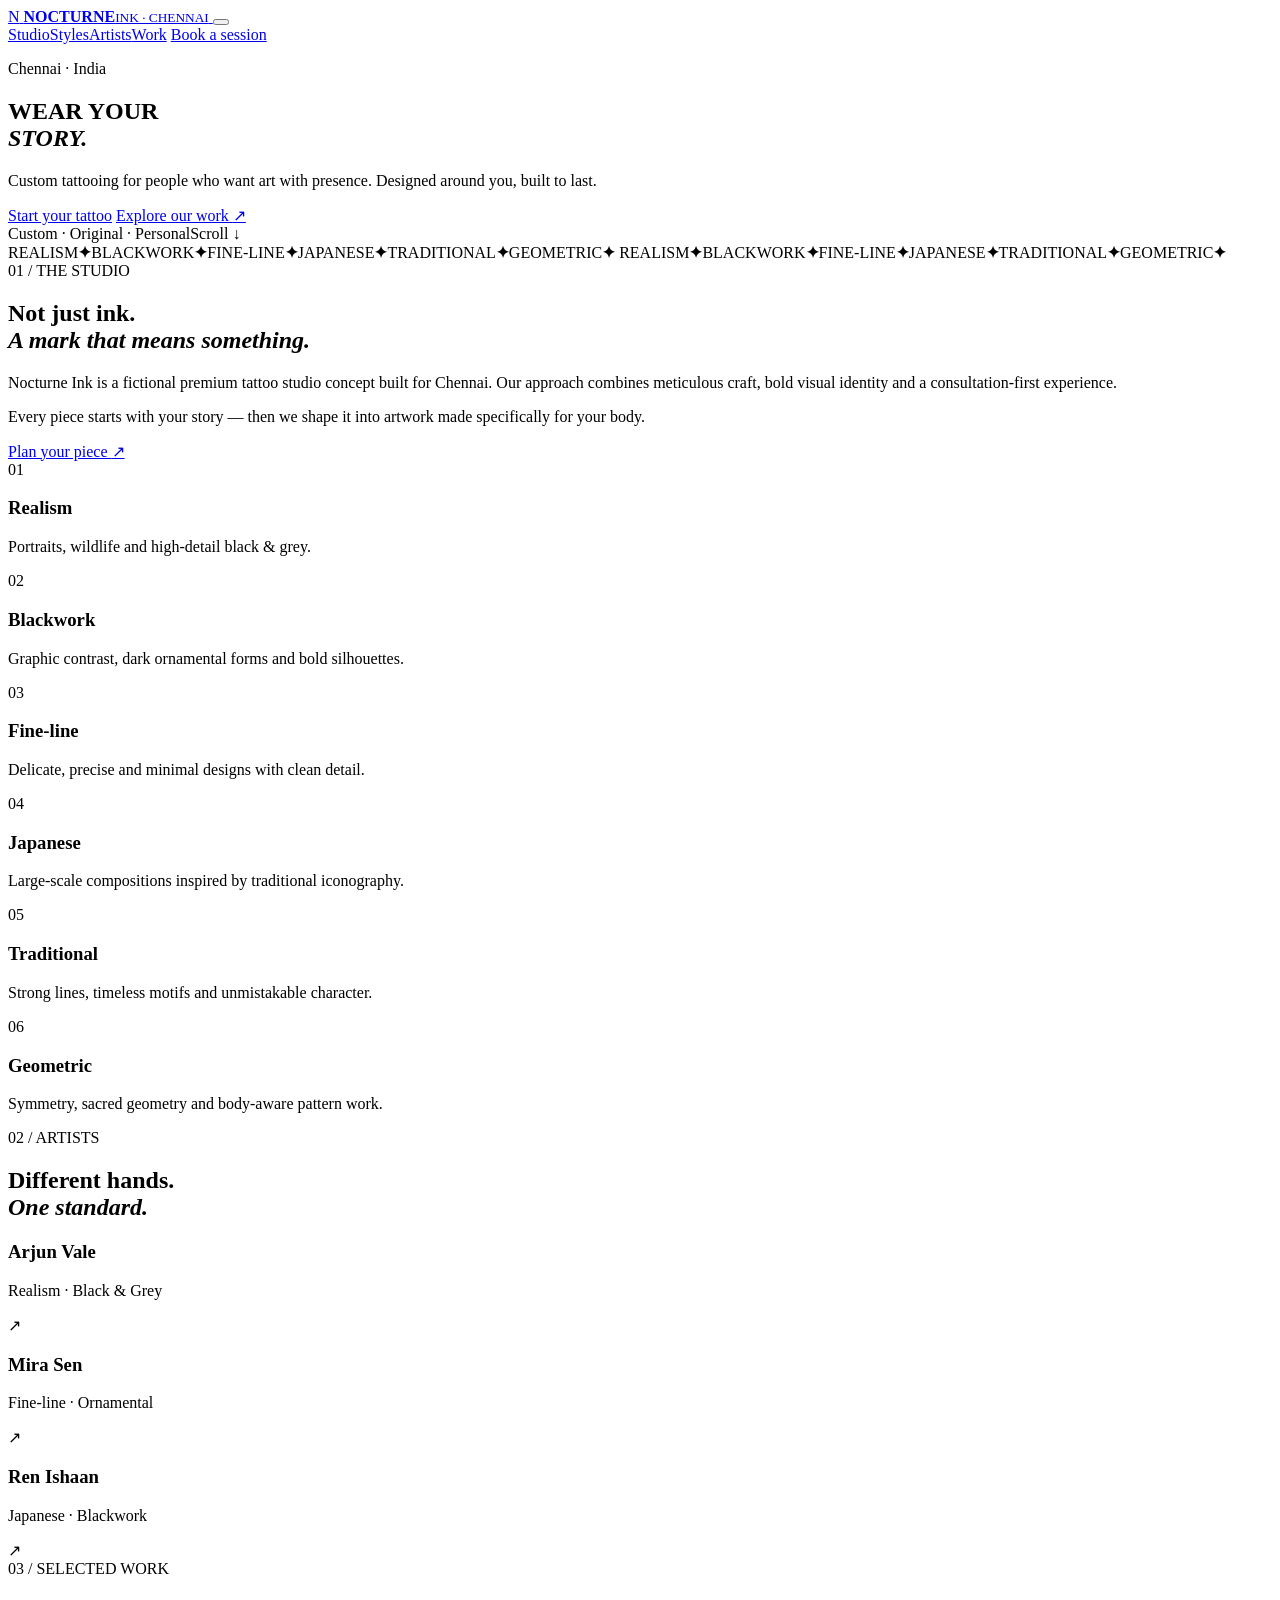
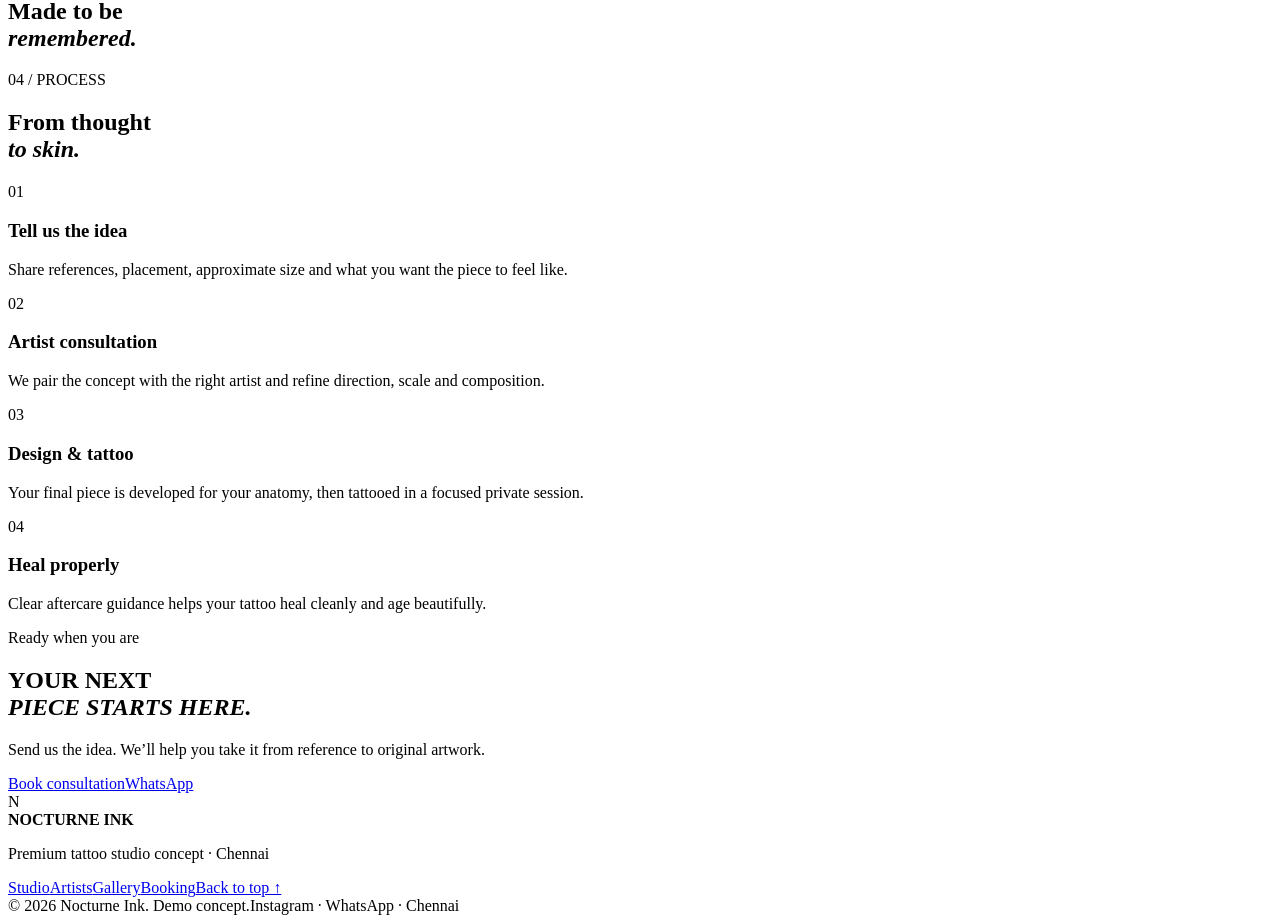
==== index.html @ bf0953f7 "Build initial Nocturne Ink homepage" ====
<!DOCTYPE html>
<html lang="en">
<head>
  <meta charset="UTF-8" />
  <meta name="viewport" content="width=device-width, initial-scale=1.0" />
  <meta name="theme-color" content="#080808" />
  <meta name="description" content="Nocturne Ink — a premium tattoo studio in Chennai specializing in realism, blackwork, fine-line, Japanese, traditional and geometric tattooing." />
  <title>Nocturne Ink — Chennai Tattoo Studio</title>
  <link rel="preconnect" href="https://fonts.googleapis.com">
  <link rel="preconnect" href="https://fonts.gstatic.com" crossorigin>
  <link href="https://fonts.googleapis.com/css2?family=Cormorant+Garamond:wght@500;600;700&family=Inter:wght@400;500;600&display=swap" rel="stylesheet">
  <link rel="stylesheet" href="styles.css" />
</head>
<body>
  <header class="site-header" id="top">
    <a class="brand" href="#top" aria-label="Nocturne Ink home">
      <span class="brand-mark">N</span>
      <span class="brand-copy"><strong>NOCTURNE</strong><small>INK · CHENNAI</small></span>
    </a>
    <button class="menu-toggle" aria-label="Open menu" aria-expanded="false"><span></span><span></span></button>
    <nav class="nav" aria-label="Main navigation">
      <a href="#studio">Studio</a><a href="#styles">Styles</a><a href="#artists">Artists</a><a href="#work">Work</a>
      <a class="nav-cta" href="#booking">Book a session</a>
    </nav>
  </header>

  <main>
    <section class="hero">
      <div class="hero-media" aria-hidden="true"></div>
      <div class="hero-overlay"></div>
      <div class="hero-content reveal">
        <p class="eyebrow">Chennai · India</p>
        <h1>WEAR YOUR<br><em>STORY.</em></h1>
        <p class="hero-copy">Custom tattooing for people who want art with presence. Designed around you, built to last.</p>
        <div class="hero-actions">
          <a class="btn btn-primary" href="#booking">Start your tattoo</a>
          <a class="text-link" href="#work">Explore our work <span>↗</span></a>
        </div>
      </div>
      <div class="hero-meta"><span>Custom · Original · Personal</span><span class="scroll">Scroll ↓</span></div>
    </section>

    <section class="marquee" aria-label="Tattoo styles"><div class="marquee-track">
      <span>REALISM</span><b>✦</b><span>BLACKWORK</span><b>✦</b><span>FINE-LINE</span><b>✦</b><span>JAPANESE</span><b>✦</b><span>TRADITIONAL</span><b>✦</b><span>GEOMETRIC</span><b>✦</b>
      <span>REALISM</span><b>✦</b><span>BLACKWORK</span><b>✦</b><span>FINE-LINE</span><b>✦</b><span>JAPANESE</span><b>✦</b><span>TRADITIONAL</span><b>✦</b><span>GEOMETRIC</span><b>✦</b>
    </div></section>

    <section class="section split" id="studio">
      <div class="section-label reveal">01 / THE STUDIO</div>
      <div class="split-content reveal">
        <h2>Not just ink.<br><em>A mark that means something.</em></h2>
        <div class="split-copy"><p>Nocturne Ink is a fictional premium tattoo studio concept built for Chennai. Our approach combines meticulous craft, bold visual identity and a consultation-first experience.</p><p>Every piece starts with your story — then we shape it into artwork made specifically for your body.</p><a class="text-link" href="#booking">Plan your piece <span>↗</span></a></div>
      </div>
    </section>

    <section class="styles-grid" id="styles">
      <article class="style-card style-1 reveal"><span>01</span><div><h3>Realism</h3><p>Portraits, wildlife and high-detail black & grey.</p></div></article>
      <article class="style-card style-2 reveal"><span>02</span><div><h3>Blackwork</h3><p>Graphic contrast, dark ornamental forms and bold silhouettes.</p></div></article>
      <article class="style-card style-3 reveal"><span>03</span><div><h3>Fine-line</h3><p>Delicate, precise and minimal designs with clean detail.</p></div></article>
      <article class="style-card style-4 reveal"><span>04</span><div><h3>Japanese</h3><p>Large-scale compositions inspired by traditional iconography.</p></div></article>
      <article class="style-card style-5 reveal"><span>05</span><div><h3>Traditional</h3><p>Strong lines, timeless motifs and unmistakable character.</p></div></article>
      <article class="style-card style-6 reveal"><span>06</span><div><h3>Geometric</h3><p>Symmetry, sacred geometry and body-aware pattern work.</p></div></article>
    </section>

    <section class="section artists" id="artists">
      <div class="section-head reveal"><div class="section-label">02 / ARTISTS</div><h2>Different hands.<br><em>One standard.</em></h2></div>
      <div class="artist-grid">
        <article class="artist-card reveal"><div class="artist-img artist-a"></div><div class="artist-info"><div><h3>Arjun Vale</h3><p>Realism · Black & Grey</p></div><span>↗</span></div></article>
        <article class="artist-card reveal"><div class="artist-img artist-b"></div><div class="artist-info"><div><h3>Mira Sen</h3><p>Fine-line · Ornamental</p></div><span>↗</span></div></article>
        <article class="artist-card reveal"><div class="artist-img artist-c"></div><div class="artist-info"><div><h3>Ren Ishaan</h3><p>Japanese · Blackwork</p></div><span>↗</span></div></article>
      </div>
    </section>

    <section class="work" id="work">
      <div class="work-intro reveal"><div class="section-label">03 / SELECTED WORK</div><h2>Made to be<br><em>remembered.</em></h2></div>
      <div class="work-grid">
        <div class="work-img work-a reveal"></div><div class="work-img work-b reveal"></div><div class="work-img work-c reveal"></div><div class="work-img work-d reveal"></div>
      </div>
    </section>

    <section class="process section">
      <div class="section-head reveal"><div class="section-label">04 / PROCESS</div><h2>From thought<br><em>to skin.</em></h2></div>
      <div class="process-list">
        <article class="reveal"><span>01</span><h3>Tell us the idea</h3><p>Share references, placement, approximate size and what you want the piece to feel like.</p></article>
        <article class="reveal"><span>02</span><h3>Artist consultation</h3><p>We pair the concept with the right artist and refine direction, scale and composition.</p></article>
        <article class="reveal"><span>03</span><h3>Design & tattoo</h3><p>Your final piece is developed for your anatomy, then tattooed in a focused private session.</p></article>
        <article class="reveal"><span>04</span><h3>Heal properly</h3><p>Clear aftercare guidance helps your tattoo heal cleanly and age beautifully.</p></article>
      </div>
    </section>

    <section class="booking" id="booking">
      <div class="booking-bg"></div><div class="booking-overlay"></div>
      <div class="booking-content reveal"><p class="eyebrow">Ready when you are</p><h2>YOUR NEXT<br><em>PIECE STARTS HERE.</em></h2><p>Send us the idea. We’ll help you take it from reference to original artwork.</p><div class="booking-actions"><a class="btn btn-primary" href="mailto:hello@nocturneink.demo">Book consultation</a><a class="btn btn-ghost" href="https://wa.me/910000000000" target="_blank" rel="noreferrer">WhatsApp</a></div></div>
    </section>
  </main>

  <footer class="footer">
    <div class="footer-brand"><span class="brand-mark">N</span><div><strong>NOCTURNE INK</strong><p>Premium tattoo studio concept · Chennai</p></div></div>
    <div class="footer-links"><a href="#studio">Studio</a><a href="#artists">Artists</a><a href="#work">Gallery</a><a href="#booking">Booking</a><a href="#top">Back to top ↑</a></div>
    <div class="footer-bottom"><span>© 2026 Nocturne Ink. Demo concept.</span><span>Instagram · WhatsApp · Chennai</span></div>
  </footer>

  <script src="script.js"></script>
</body>
</html>
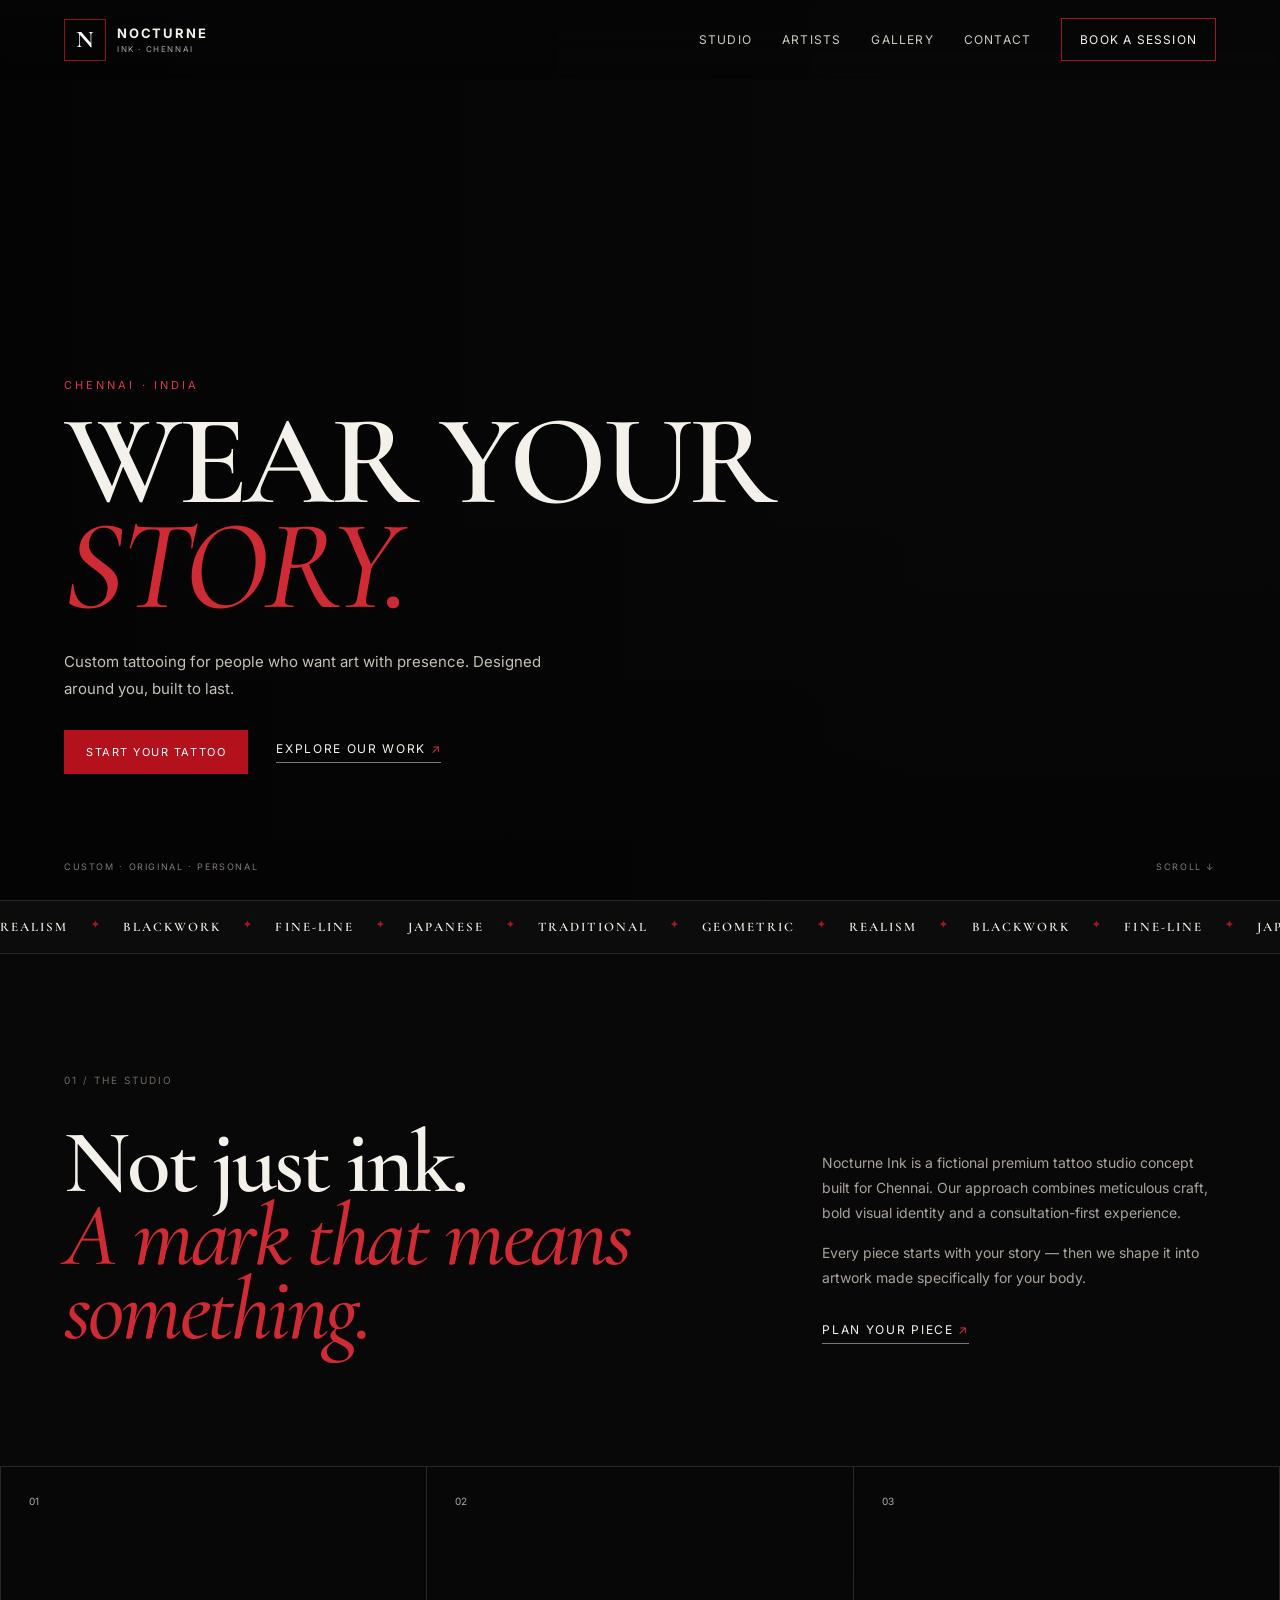
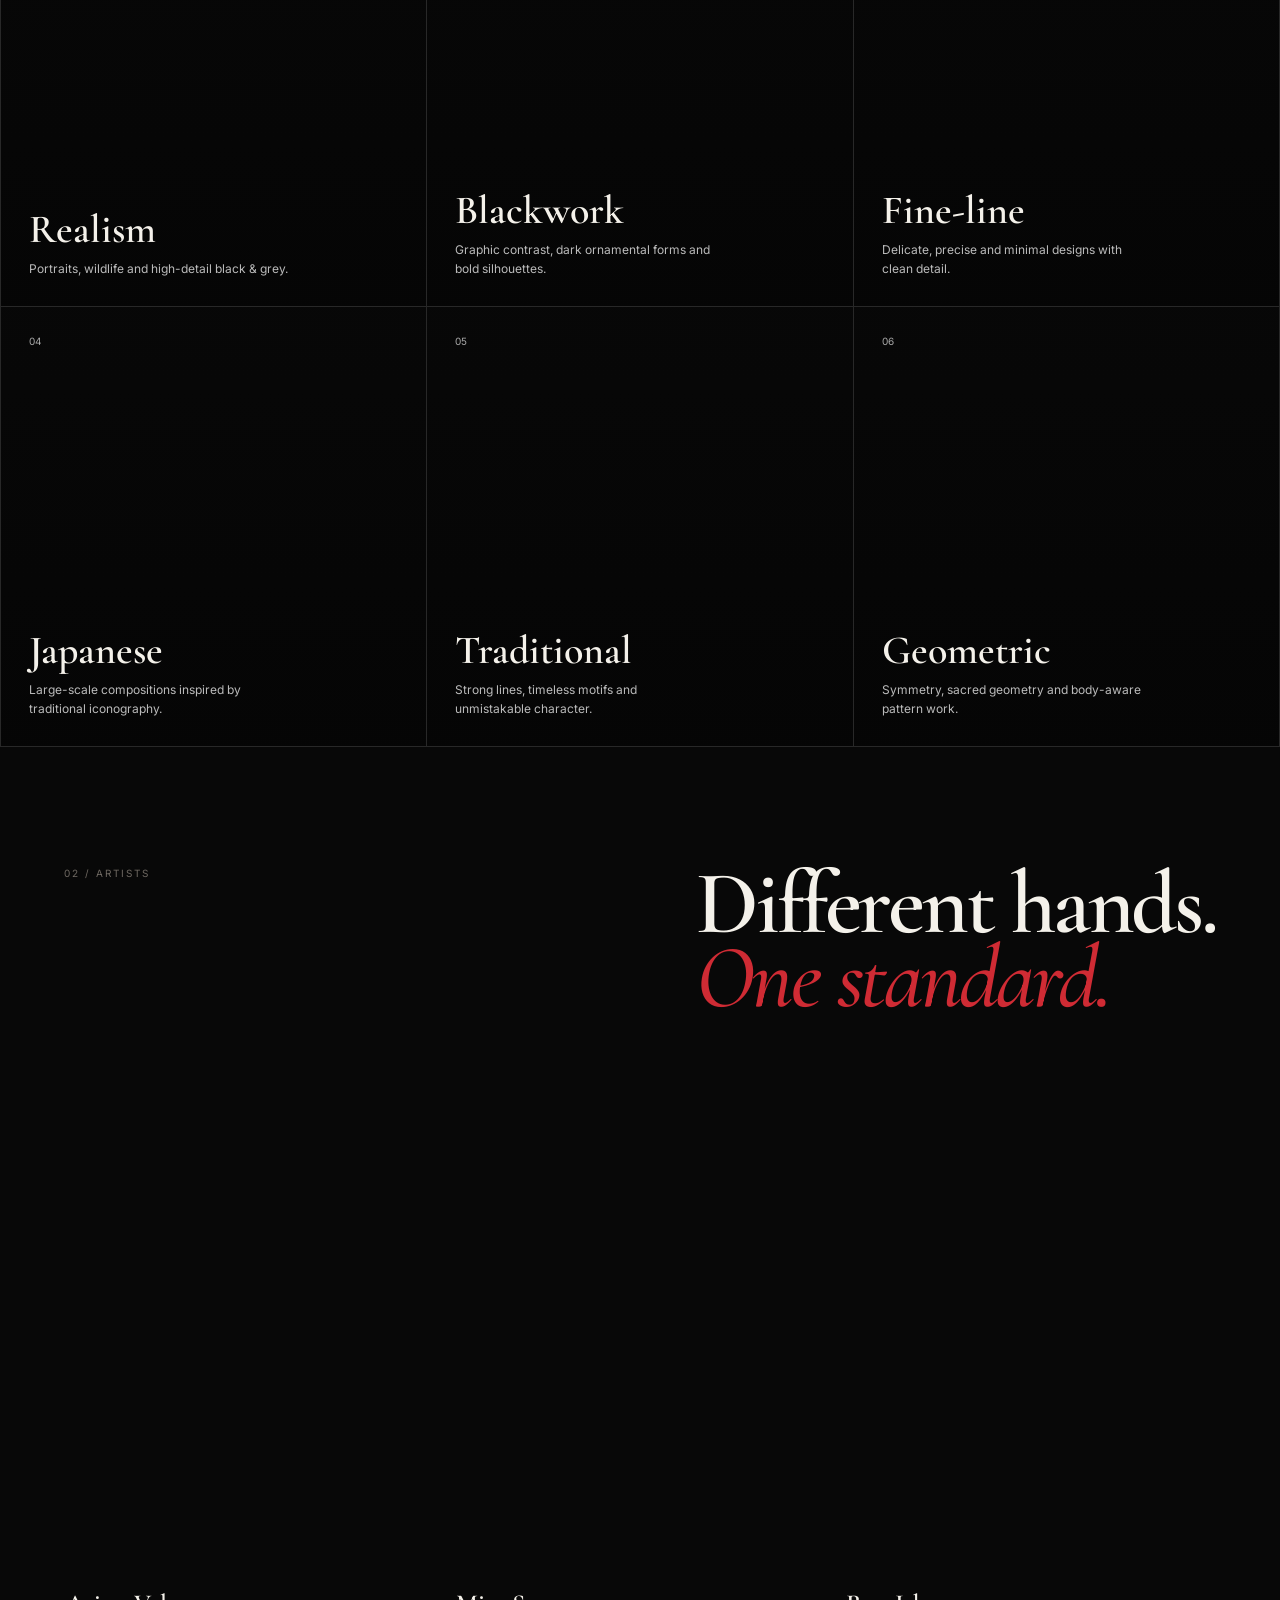
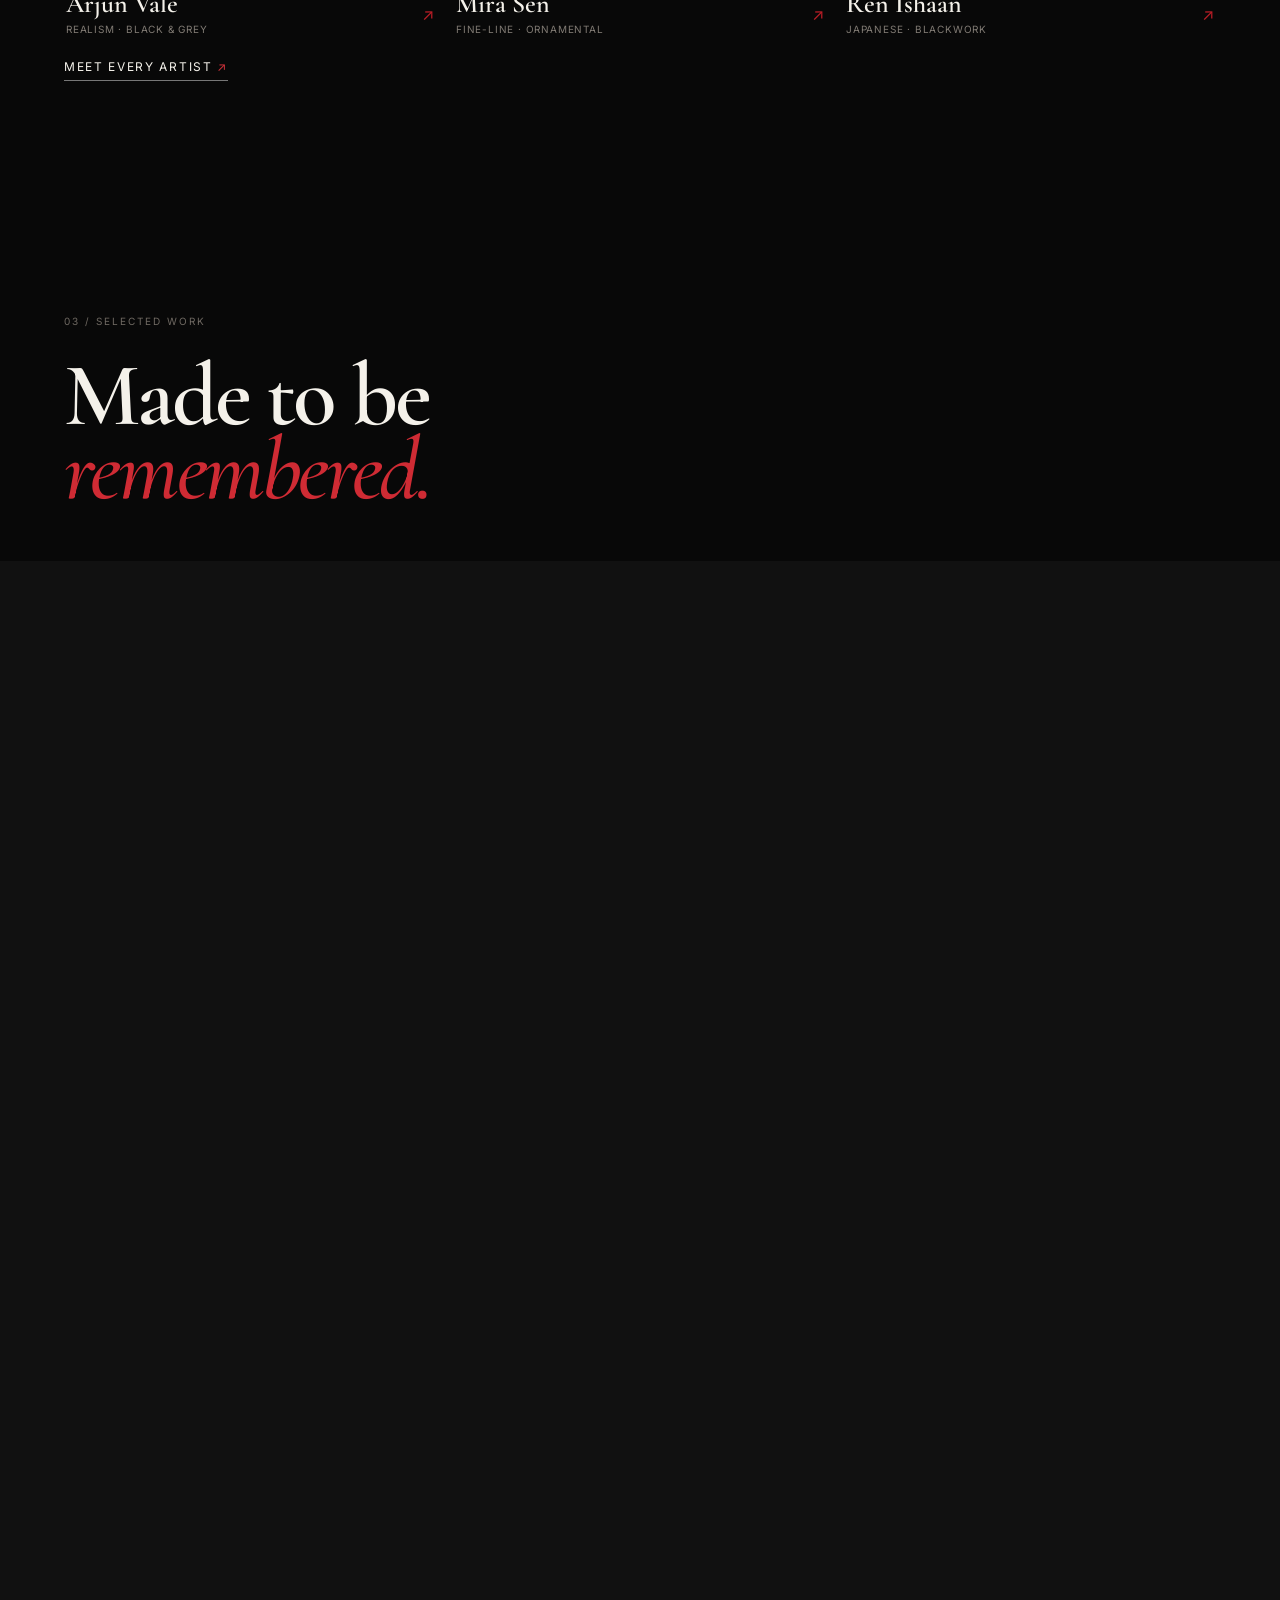
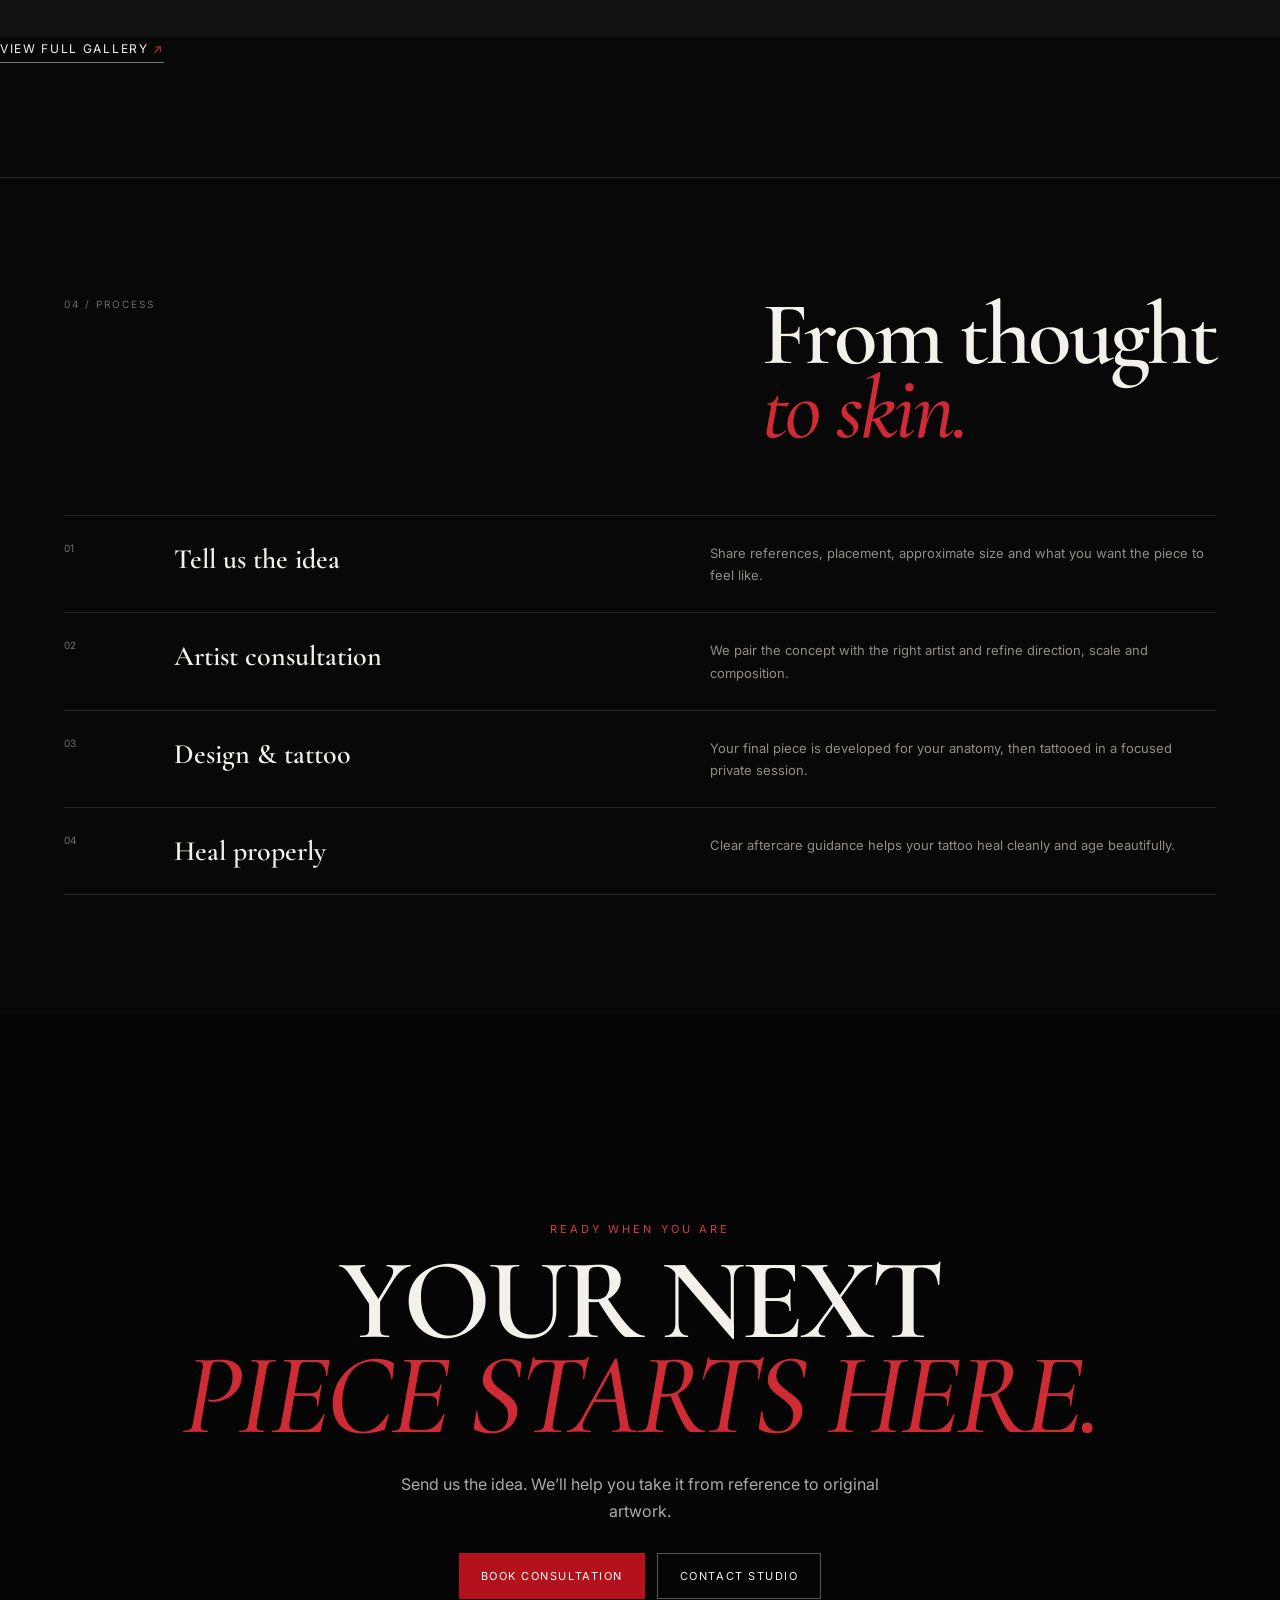
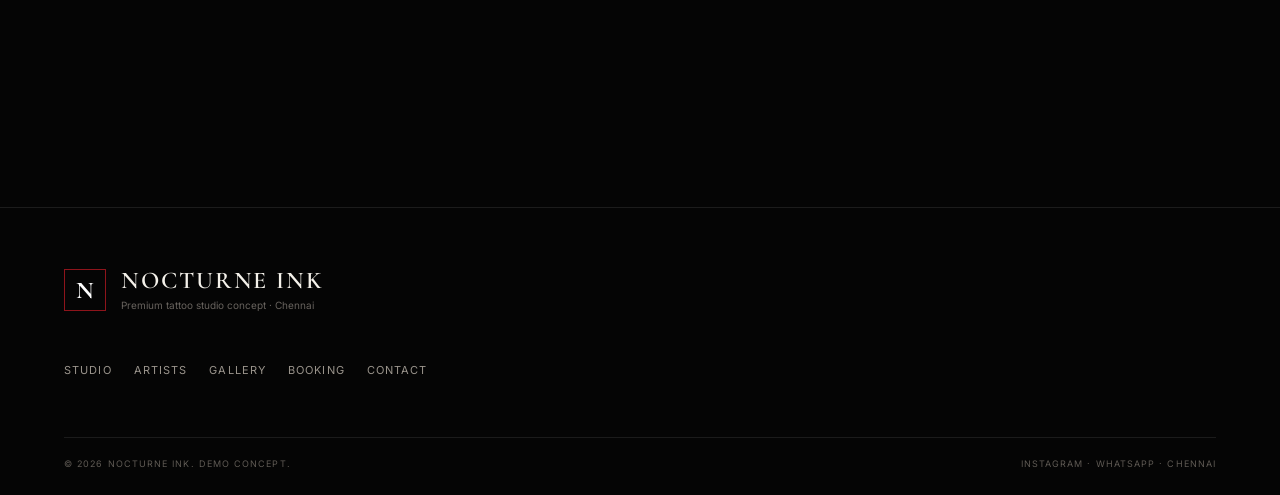
==== commit b5bc0cad: "Connect homepage to multi-page studio experience" ====
--- a/index.html
+++ b/index.html
@@ -4,7 +4,7 @@
   <meta charset="UTF-8" />
   <meta name="viewport" content="width=device-width, initial-scale=1.0" />
   <meta name="theme-color" content="#080808" />
-  <meta name="description" content="Nocturne Ink — a premium tattoo studio in Chennai specializing in realism, blackwork, fine-line, Japanese, traditional and geometric tattooing." />
+  <meta name="description" content="Nocturne Ink — a premium tattoo studio concept in Chennai specializing in realism, blackwork, fine-line, Japanese, traditional and geometric tattooing." />
   <title>Nocturne Ink — Chennai Tattoo Studio</title>
   <link rel="preconnect" href="https://fonts.googleapis.com">
   <link rel="preconnect" href="https://fonts.gstatic.com" crossorigin>
@@ -13,14 +13,14 @@
 </head>
 <body>
   <header class="site-header" id="top">
-    <a class="brand" href="#top" aria-label="Nocturne Ink home">
+    <a class="brand" href="index.html" aria-label="Nocturne Ink home">
       <span class="brand-mark">N</span>
       <span class="brand-copy"><strong>NOCTURNE</strong><small>INK · CHENNAI</small></span>
     </a>
     <button class="menu-toggle" aria-label="Open menu" aria-expanded="false"><span></span><span></span></button>
     <nav class="nav" aria-label="Main navigation">
-      <a href="#studio">Studio</a><a href="#styles">Styles</a><a href="#artists">Artists</a><a href="#work">Work</a>
-      <a class="nav-cta" href="#booking">Book a session</a>
+      <a href="#studio">Studio</a><a href="artists.html">Artists</a><a href="gallery.html">Gallery</a><a href="contact.html">Contact</a>
+      <a class="nav-cta" href="booking.html">Book a session</a>
     </nav>
   </header>
 
@@ -33,8 +33,8 @@
         <h1>WEAR YOUR<br><em>STORY.</em></h1>
         <p class="hero-copy">Custom tattooing for people who want art with presence. Designed around you, built to last.</p>
         <div class="hero-actions">
-          <a class="btn btn-primary" href="#booking">Start your tattoo</a>
-          <a class="text-link" href="#work">Explore our work <span>↗</span></a>
+          <a class="btn btn-primary" href="booking.html">Start your tattoo</a>
+          <a class="text-link" href="gallery.html">Explore our work <span>↗</span></a>
         </div>
       </div>
       <div class="hero-meta"><span>Custom · Original · Personal</span><span class="scroll">Scroll ↓</span></div>
@@ -49,7 +49,7 @@
       <div class="section-label reveal">01 / THE STUDIO</div>
       <div class="split-content reveal">
         <h2>Not just ink.<br><em>A mark that means something.</em></h2>
-        <div class="split-copy"><p>Nocturne Ink is a fictional premium tattoo studio concept built for Chennai. Our approach combines meticulous craft, bold visual identity and a consultation-first experience.</p><p>Every piece starts with your story — then we shape it into artwork made specifically for your body.</p><a class="text-link" href="#booking">Plan your piece <span>↗</span></a></div>
+        <div class="split-copy"><p>Nocturne Ink is a fictional premium tattoo studio concept built for Chennai. Our approach combines meticulous craft, bold visual identity and a consultation-first experience.</p><p>Every piece starts with your story — then we shape it into artwork made specifically for your body.</p><a class="text-link" href="booking.html">Plan your piece <span>↗</span></a></div>
       </div>
     </section>
 
@@ -65,17 +65,19 @@
     <section class="section artists" id="artists">
       <div class="section-head reveal"><div class="section-label">02 / ARTISTS</div><h2>Different hands.<br><em>One standard.</em></h2></div>
       <div class="artist-grid">
-        <article class="artist-card reveal"><div class="artist-img artist-a"></div><div class="artist-info"><div><h3>Arjun Vale</h3><p>Realism · Black & Grey</p></div><span>↗</span></div></article>
-        <article class="artist-card reveal"><div class="artist-img artist-b"></div><div class="artist-info"><div><h3>Mira Sen</h3><p>Fine-line · Ornamental</p></div><span>↗</span></div></article>
-        <article class="artist-card reveal"><div class="artist-img artist-c"></div><div class="artist-info"><div><h3>Ren Ishaan</h3><p>Japanese · Blackwork</p></div><span>↗</span></div></article>
+        <a class="artist-card reveal" href="artists.html#arjun"><div class="artist-img artist-a"></div><div class="artist-info"><div><h3>Arjun Vale</h3><p>Realism · Black & Grey</p></div><span>↗</span></div></a>
+        <a class="artist-card reveal" href="artists.html#mira"><div class="artist-img artist-b"></div><div class="artist-info"><div><h3>Mira Sen</h3><p>Fine-line · Ornamental</p></div><span>↗</span></div></a>
+        <a class="artist-card reveal" href="artists.html#ren"><div class="artist-img artist-c"></div><div class="artist-info"><div><h3>Ren Ishaan</h3><p>Japanese · Blackwork</p></div><span>↗</span></div></a>
       </div>
+      <div class="section-more reveal"><a class="text-link" href="artists.html">Meet every artist <span>↗</span></a></div>
     </section>
 
     <section class="work" id="work">
       <div class="work-intro reveal"><div class="section-label">03 / SELECTED WORK</div><h2>Made to be<br><em>remembered.</em></h2></div>
-      <div class="work-grid">
+      <a class="work-grid" href="gallery.html" aria-label="View tattoo gallery">
         <div class="work-img work-a reveal"></div><div class="work-img work-b reveal"></div><div class="work-img work-c reveal"></div><div class="work-img work-d reveal"></div>
-      </div>
+      </a>
+      <div class="section-more work-more reveal"><a class="text-link" href="gallery.html">View full gallery <span>↗</span></a></div>
     </section>
 
     <section class="process section">
@@ -90,13 +92,13 @@
 
     <section class="booking" id="booking">
       <div class="booking-bg"></div><div class="booking-overlay"></div>
-      <div class="booking-content reveal"><p class="eyebrow">Ready when you are</p><h2>YOUR NEXT<br><em>PIECE STARTS HERE.</em></h2><p>Send us the idea. We’ll help you take it from reference to original artwork.</p><div class="booking-actions"><a class="btn btn-primary" href="mailto:hello@nocturneink.demo">Book consultation</a><a class="btn btn-ghost" href="https://wa.me/910000000000" target="_blank" rel="noreferrer">WhatsApp</a></div></div>
+      <div class="booking-content reveal"><p class="eyebrow">Ready when you are</p><h2>YOUR NEXT<br><em>PIECE STARTS HERE.</em></h2><p>Send us the idea. We’ll help you take it from reference to original artwork.</p><div class="booking-actions"><a class="btn btn-primary" href="booking.html">Book consultation</a><a class="btn btn-ghost" href="contact.html">Contact studio</a></div></div>
     </section>
   </main>
 
   <footer class="footer">
     <div class="footer-brand"><span class="brand-mark">N</span><div><strong>NOCTURNE INK</strong><p>Premium tattoo studio concept · Chennai</p></div></div>
-    <div class="footer-links"><a href="#studio">Studio</a><a href="#artists">Artists</a><a href="#work">Gallery</a><a href="#booking">Booking</a><a href="#top">Back to top ↑</a></div>
+    <div class="footer-links"><a href="index.html#studio">Studio</a><a href="artists.html">Artists</a><a href="gallery.html">Gallery</a><a href="booking.html">Booking</a><a href="contact.html">Contact</a></div>
     <div class="footer-bottom"><span>© 2026 Nocturne Ink. Demo concept.</span><span>Instagram · WhatsApp · Chennai</span></div>
   </footer>
 
--- a/styles.css
+++ b/styles.css
@@ -0,0 +1 @@
+*{box-sizing:border-box}html{scroll-behavior:smooth}body{margin:0;background:#080808;color:#f4f1ea;font-family:Inter,system-ui,sans-serif}a{color:inherit;text-decoration:none}img{max-width:100%;display:block}:root{--red:#b3121d;--cream:#f0eadf;--muted:#a9a39a;--line:#282828;--serif:'Cormorant Garamond',serif}.site-header{position:fixed;top:0;left:0;right:0;z-index:20;display:flex;align-items:center;justify-content:space-between;padding:18px 5vw;background:linear-gradient(to bottom,rgba(6,6,6,.92),rgba(6,6,6,.2),transparent);backdrop-filter:blur(2px)}.brand{display:flex;gap:11px;align-items:center}.brand-mark{width:42px;height:42px;border:1px solid #8e141b;display:grid;place-items:center;font:700 24px var(--serif);color:#fff}.brand-copy{display:flex;flex-direction:column;line-height:1}.brand-copy strong{letter-spacing:.14em;font-size:13px}.brand-copy small{font-size:8px;letter-spacing:.2em;color:#aaa;margin-top:5px}.nav{display:flex;align-items:center;gap:30px;font-size:12px;text-transform:uppercase;letter-spacing:.1em}.nav a:not(.nav-cta){color:#cfcac2}.nav-cta{border:1px solid #9c1921;padding:13px 18px}.menu-toggle{display:none;background:none;border:0;width:34px;height:30px;padding:4px}.menu-toggle span{display:block;height:1px;background:#fff;margin:7px 0}.hero{min-height:100svh;position:relative;display:flex;align-items:flex-end;overflow:hidden}.hero-media{position:absolute;inset:0;background:url('https://images.unsplash.com/photo-1590246814883-57c5113a94cb?auto=format&fit=crop&w=2200&q=90') center/cover no-repeat;filter:grayscale(1) contrast(1.12)}.hero-overlay{position:absolute;inset:0;background:linear-gradient(90deg,rgba(4,4,4,.92) 0%,rgba(4,4,4,.55) 45%,rgba(4,4,4,.2) 72%),linear-gradient(to top,rgba(4,4,4,.72),transparent 50%)}.hero-content{position:relative;z-index:2;padding:0 5vw 14vh;max-width:900px}.eyebrow{font-size:11px;letter-spacing:.28em;text-transform:uppercase;color:#d63d45;margin:0 0 18px}.hero h1,.section h2,.work h2,.booking h2{font-family:var(--serif);font-weight:600;line-height:.82;margin:0;letter-spacing:-.035em}.hero h1{font-size:clamp(64px,10vw,148px)}em{font-weight:500;color:#cf2b34}.hero-copy{max-width:510px;font-size:15px;line-height:1.8;color:#c6c0b6;margin:28px 0 28px}.hero-actions{display:flex;gap:28px;align-items:center}.btn{display:inline-flex;justify-content:center;align-items:center;padding:15px 22px;text-transform:uppercase;font-size:11px;letter-spacing:.14em}.btn-primary{background:var(--red);color:#fff}.btn-ghost{border:1px solid #58534d}.text-link{font-size:12px;text-transform:uppercase;letter-spacing:.14em;border-bottom:1px solid #777;padding-bottom:6px}.text-link span{color:#d3323b}.hero-meta{position:absolute;z-index:2;bottom:28px;left:5vw;right:5vw;display:flex;justify-content:space-between;font-size:9px;letter-spacing:.18em;text-transform:uppercase;color:#807a72}.marquee{overflow:hidden;border-top:1px solid var(--line);border-bottom:1px solid var(--line);padding:18px 0;background:#0c0c0c}.marquee-track{display:flex;white-space:nowrap;gap:22px;width:max-content;animation:marquee 28s linear infinite;font:600 13px var(--serif);letter-spacing:.16em}.marquee-track b{color:#a01922;font-size:10px}@keyframes marquee{to{transform:translateX(-50%)}}.section{padding:120px 5vw}.section-label{font-size:10px;letter-spacing:.2em;color:#6f6962;text-transform:uppercase}.split-content{display:grid;grid-template-columns:1.25fr .75fr;gap:8vw;margin-top:40px}.split h2,.artists h2,.process h2,.work h2{font-size:clamp(52px,7vw,100px)}.split-copy{padding-top:10px;max-width:520px}.split-copy p{color:#a9a39a;line-height:1.8;font-size:14px}.split-copy .text-link{display:inline-block;margin-top:18px}.styles-grid{display:grid;grid-template-columns:repeat(3,1fr);border-top:1px solid var(--line);border-left:1px solid var(--line)}.style-card{min-height:440px;position:relative;padding:28px;border-right:1px solid var(--line);border-bottom:1px solid var(--line);display:flex;justify-content:space-between;flex-direction:column;overflow:hidden;background-size:cover;background-position:center}.style-card:after{content:"";position:absolute;inset:0;background:linear-gradient(to top,rgba(5,5,5,.94),rgba(5,5,5,.2))}.style-card>*{position:relative;z-index:2}.style-card>span{font-size:10px;color:#aaa}.style-card h3{font:600 40px var(--serif);margin:0}.style-card p{margin:6px 0 0;color:#bbb;font-size:12px;max-width:260px;line-height:1.6}.style-1{background-image:url('https://images.unsplash.com/photo-1562962230-16e4623d36e6?auto=format&fit=crop&w=1000&q=80')}.style-2{background-image:url('https://images.unsplash.com/photo-1611332436824-73e310eb12a5?auto=format&fit=crop&w=1000&q=80')}.style-3{background-image:url('https://images.unsplash.com/photo-1598371839696-5c5bb00bdc28?auto=format&fit=crop&w=1000&q=80')}.style-4{background-image:url('https://images.unsplash.com/photo-1611501275019-9b5cda994e8d?auto=format&fit=crop&w=1000&q=80')}.style-5{background-image:url('https://images.unsplash.com/photo-1597852074816-d933c7d2b988?auto=format&fit=crop&w=1000&q=80')}.style-6{background-image:url('https://images.unsplash.com/photo-1598371839873-5b887c37b8f0?auto=format&fit=crop&w=1000&q=80')}.section-head{display:flex;justify-content:space-between;align-items:flex-start;gap:30px}.section-head h2{max-width:800px}.artist-grid{display:grid;grid-template-columns:repeat(3,1fr);gap:18px;margin-top:62px}.artist-img{aspect-ratio:3/4;background-size:cover;background-position:center;filter:grayscale(1)}.artist-a{background-image:url('https://images.unsplash.com/photo-1598223931833-1de7b75c6735?auto=format&fit=crop&w=900&q=80')}.artist-b{background-image:url('https://images.unsplash.com/photo-1524504388940-b1c1722653e1?auto=format&fit=crop&w=900&q=80')}.artist-c{background-image:url('https://images.unsplash.com/photo-1500648767791-00dcc994a43e?auto=format&fit=crop&w=900&q=80')}.artist-info{display:flex;justify-content:space-between;align-items:center;padding:16px 2px}.artist-info h3{font:600 26px var(--serif);margin:0}.artist-info p{font-size:10px;letter-spacing:.08em;color:#817b74;text-transform:uppercase;margin:4px 0}.artist-info>span{color:#b81d26}.work{padding:120px 0}.work-intro{padding:0 5vw 55px}.work-intro h2{margin-top:32px}.work-grid{display:grid;grid-template-columns:1.2fr .8fr;grid-auto-rows:42vw;gap:1px;background:#111}.work-img{background-size:cover;background-position:center;filter:grayscale(1)}.work-a{background-image:url('https://images.unsplash.com/photo-1542727365-19732a80dcfd?auto=format&fit=crop&w=1400&q=85')}.work-b{background-image:url('https://images.unsplash.com/photo-1568515045052-f9a854d70bfd?auto=format&fit=crop&w=1200&q=85')}.work-c{background-image:url('https://images.unsplash.com/photo-1610817201767-793a9130ce07?auto=format&fit=crop&w=1400&q=85')}.work-d{background-image:url('https://images.unsplash.com/photo-1590246815117-bead5b9d2c9c?auto=format&fit=crop&w=1200&q=85')}.process{border-top:1px solid var(--line)}.process-list{margin-top:70px;border-top:1px solid var(--line)}.process-list article{display:grid;grid-template-columns:80px 1fr 1fr;gap:30px;padding:26px 0;border-bottom:1px solid var(--line);align-items:start}.process-list span{font-size:10px;color:#73706b}.process-list h3{font:600 28px var(--serif);margin:0}.process-list p{margin:0;color:#938d85;font-size:13px;line-height:1.7;max-width:520px}.booking{min-height:88svh;position:relative;display:flex;align-items:center;justify-content:center;text-align:center;padding:90px 5vw;overflow:hidden}.booking-bg{position:absolute;inset:0;background:url('https://images.unsplash.com/photo-1590246814893-57c5113a94cb?auto=format&fit=crop&w=2000&q=85') center/cover;filter:grayscale(1)}.booking-overlay{position:absolute;inset:0;background:rgba(5,5,5,.76)}.booking-content{position:relative;z-index:2;max-width:1000px}.booking h2{font-size:clamp(60px,9vw,130px)}.booking-content>p:not(.eyebrow){max-width:540px;margin:28px auto;color:#aaa;line-height:1.7}.booking-actions{display:flex;justify-content:center;gap:12px}.footer{padding:58px 5vw 26px;background:#050505;border-top:1px solid #1c1c1c}.footer-brand{display:flex;gap:15px;align-items:center}.footer-brand strong{font:600 24px var(--serif);letter-spacing:.08em}.footer-brand p{font-size:10px;color:#68635e;margin:4px 0}.footer-links{display:flex;gap:22px;flex-wrap:wrap;margin:48px 0 60px;font-size:11px;text-transform:uppercase;letter-spacing:.1em;color:#9a948c}.footer-bottom{border-top:1px solid #1b1b1b;padding-top:20px;display:flex;justify-content:space-between;color:#5f5a54;font-size:9px;text-transform:uppercase;letter-spacing:.12em}.reveal{opacity:0;transform:translateY(22px);transition:opacity .8s ease,transform .8s ease}.reveal.visible{opacity:1;transform:none}@media(max-width:900px){.site-header{padding:14px 20px}.nav{position:fixed;inset:0;background:#070707;display:none;flex-direction:column;justify-content:center;gap:28px;font-size:18px}.nav.open{display:flex}.menu-toggle{display:block;position:relative;z-index:22}.brand{position:relative;z-index:22}.hero-content{padding:0 20px 16vh}.hero h1{font-size:clamp(58px,18vw,96px)}.hero-meta{left:20px;right:20px}.section{padding:82px 20px}.split-content{grid-template-columns:1fr;gap:35px}.styles-grid{grid-template-columns:1fr 1fr}.style-card{min-height:360px}.section-head{display:block}.section-head h2{margin-top:30px}.artist-grid{grid-template-columns:1fr;gap:42px}.artist-img{aspect-ratio:4/5}.work{padding:85px 0}.work-intro{padding:0 20px 40px}.work-grid{grid-template-columns:1fr;grid-auto-rows:95vw}.process-list article{grid-template-columns:45px 1fr}.process-list p{grid-column:2}.footer{padding-left:20px;padding-right:20px}}@media(max-width:560px){.brand-mark{width:38px;height:38px}.hero h1{font-size:16vw}.hero-copy{font-size:13px}.hero-actions{align-items:flex-start;flex-direction:column;gap:18px}.styles-grid{grid-template-columns:1fr}.style-card{min-height:410px}.split h2,.artists h2,.process h2,.work h2{font-size:15vw}.process-list article{padding:24px 0}.booking{min-height:78svh}.booking h2{font-size:15vw}.booking-actions{flex-direction:column;align-items:stretch;max-width:290px;margin:auto}.footer-bottom{gap:15px;flex-direction:column}}
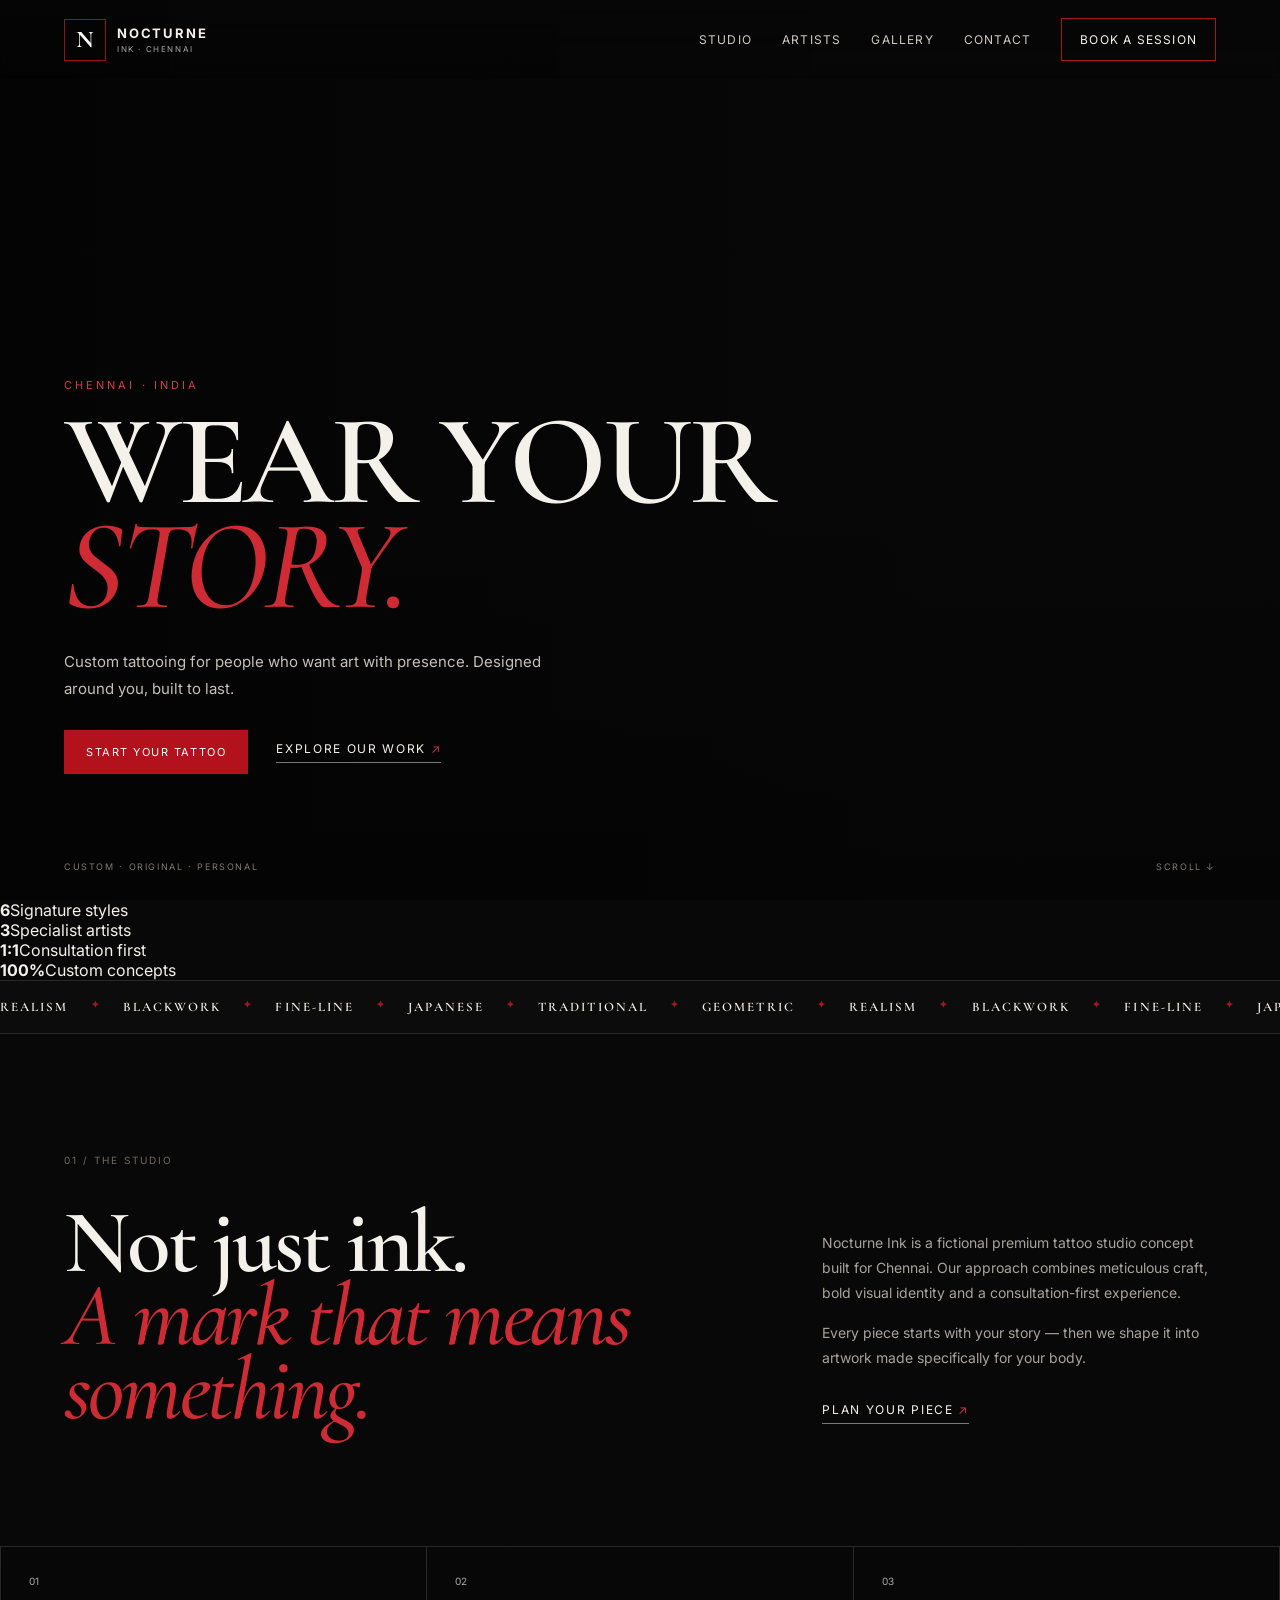
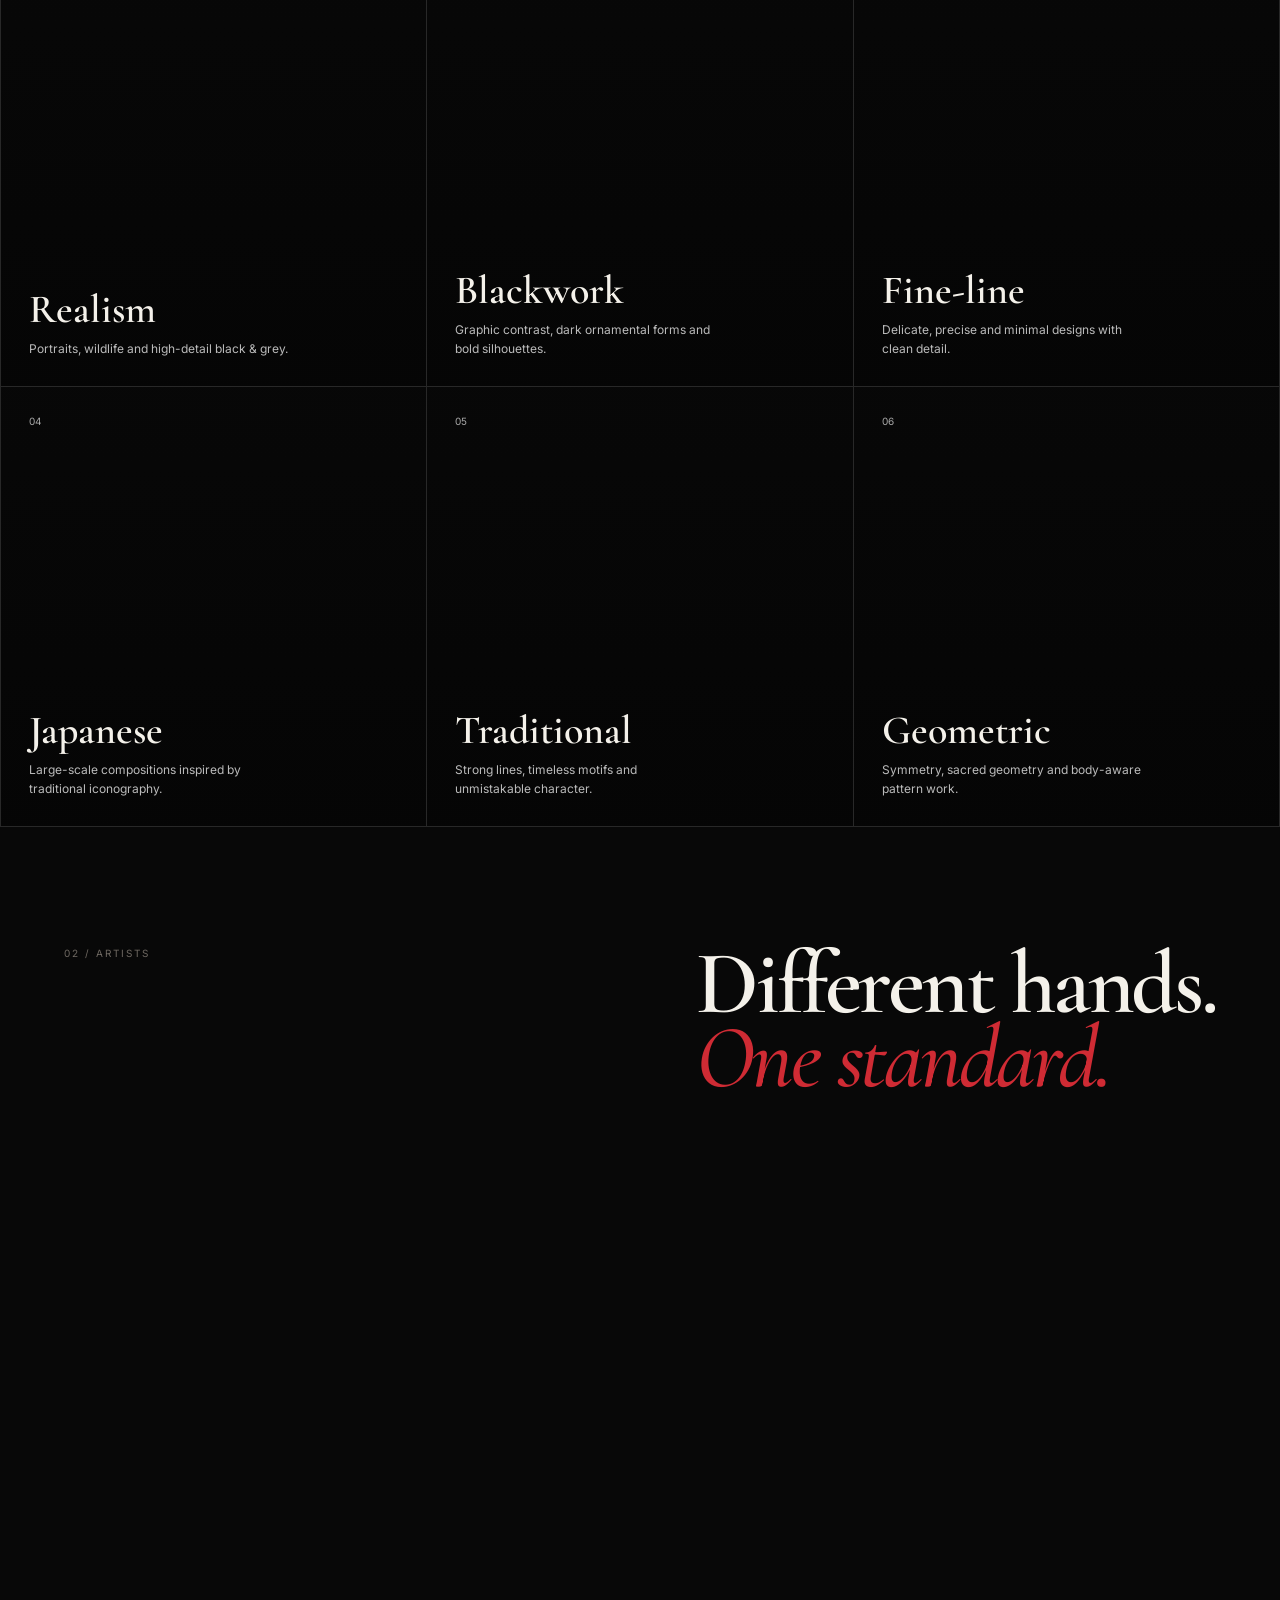
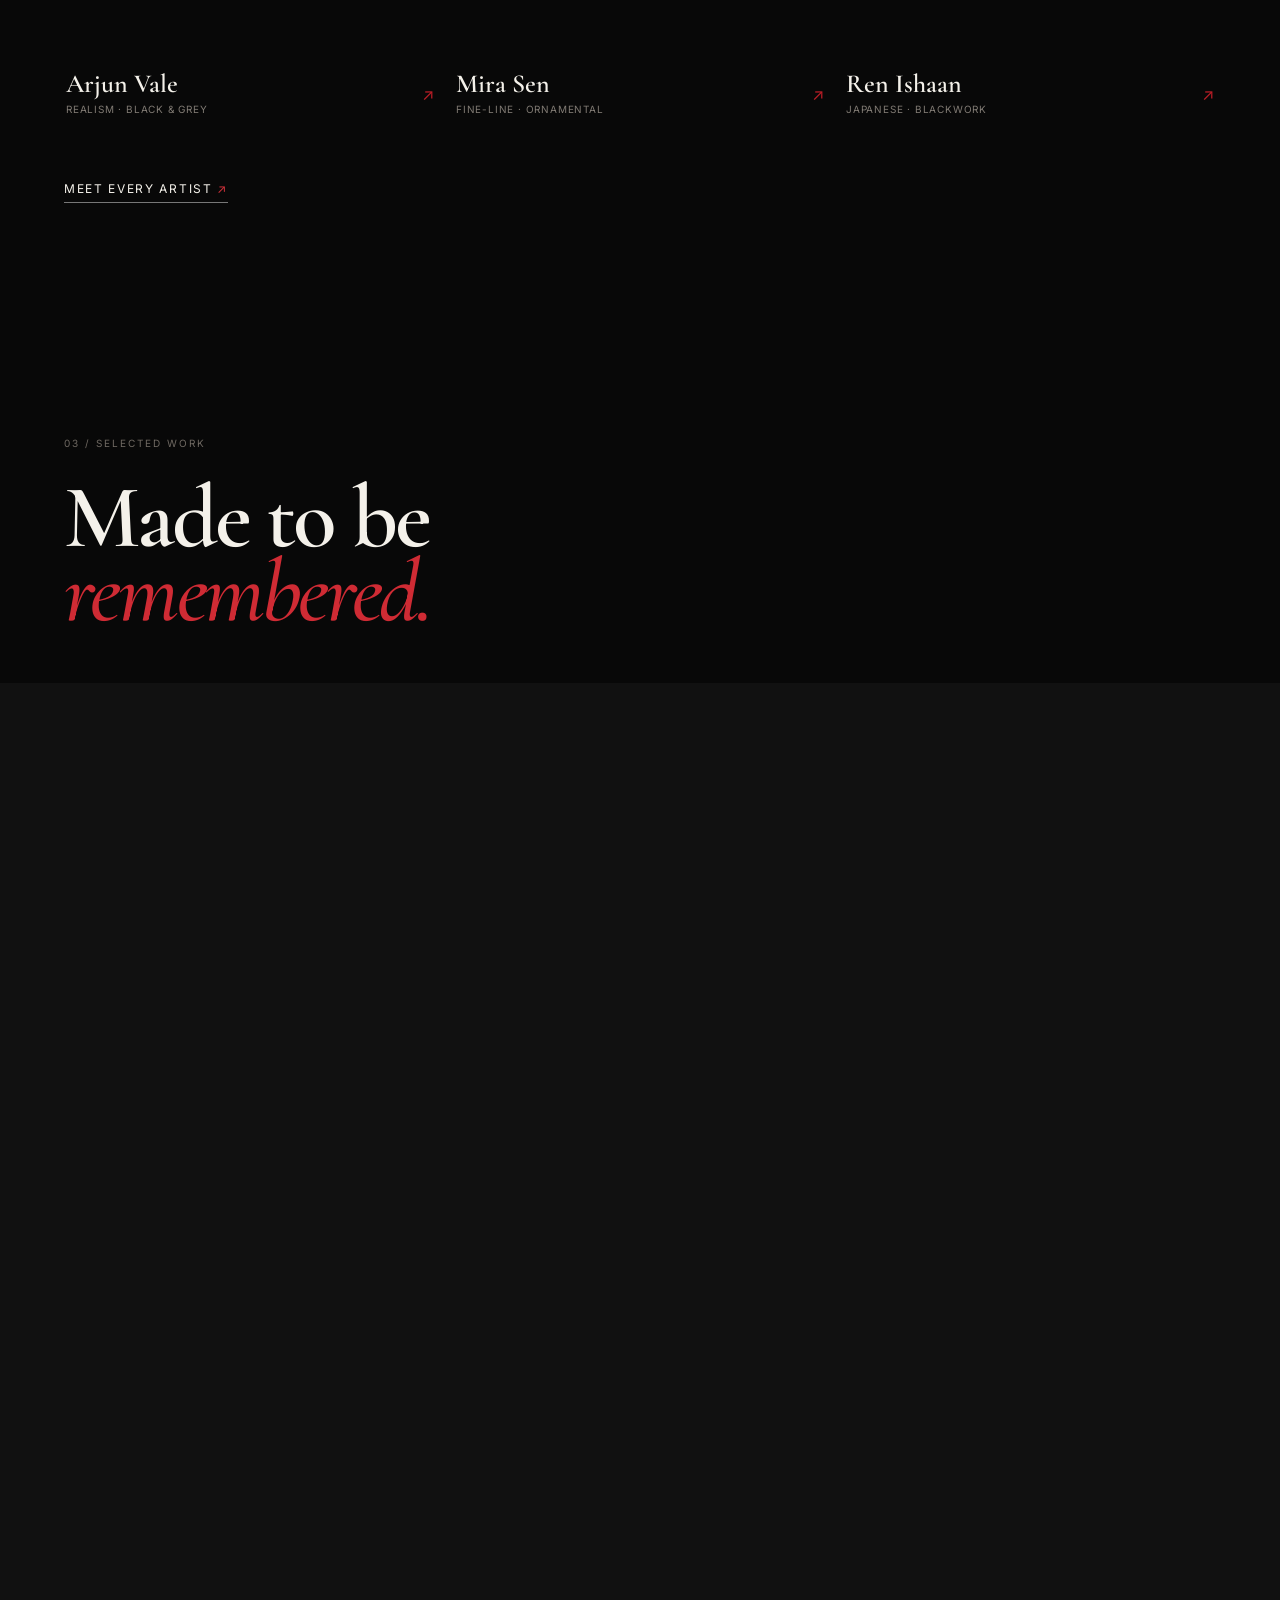
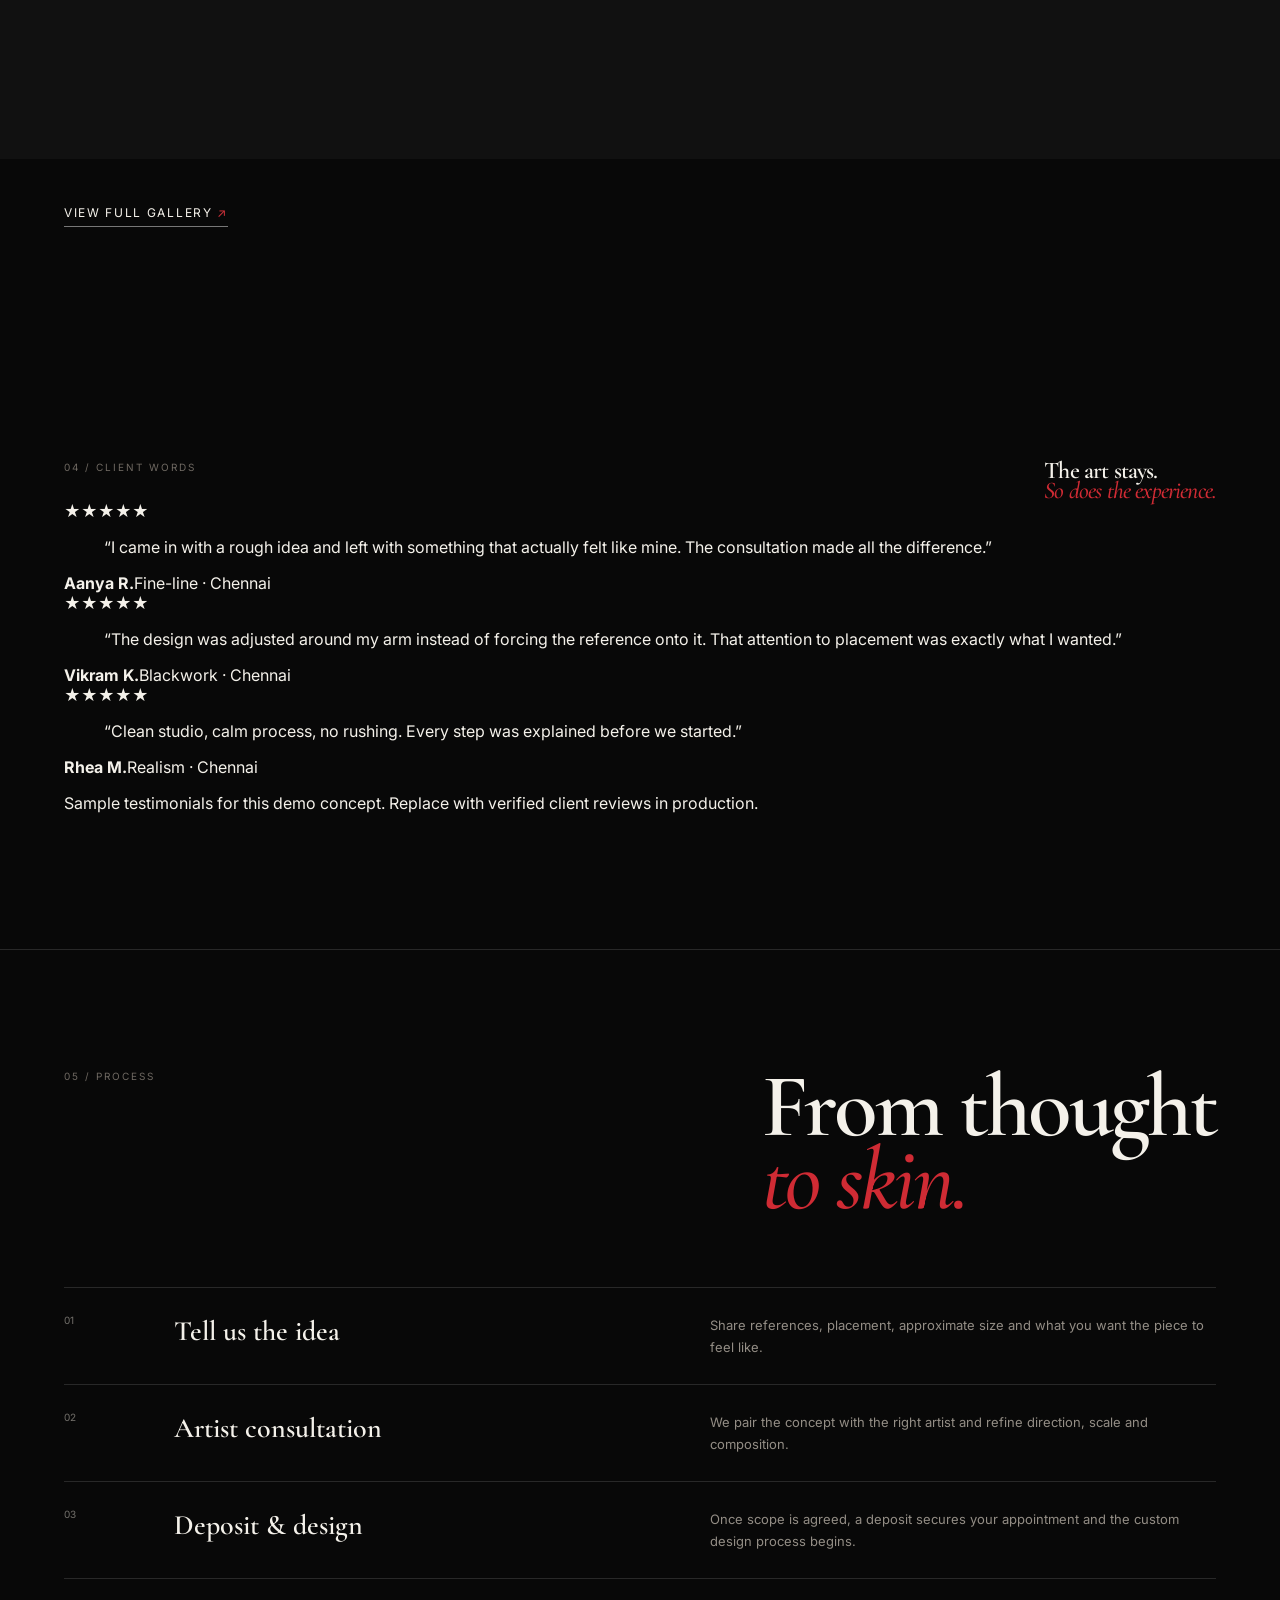
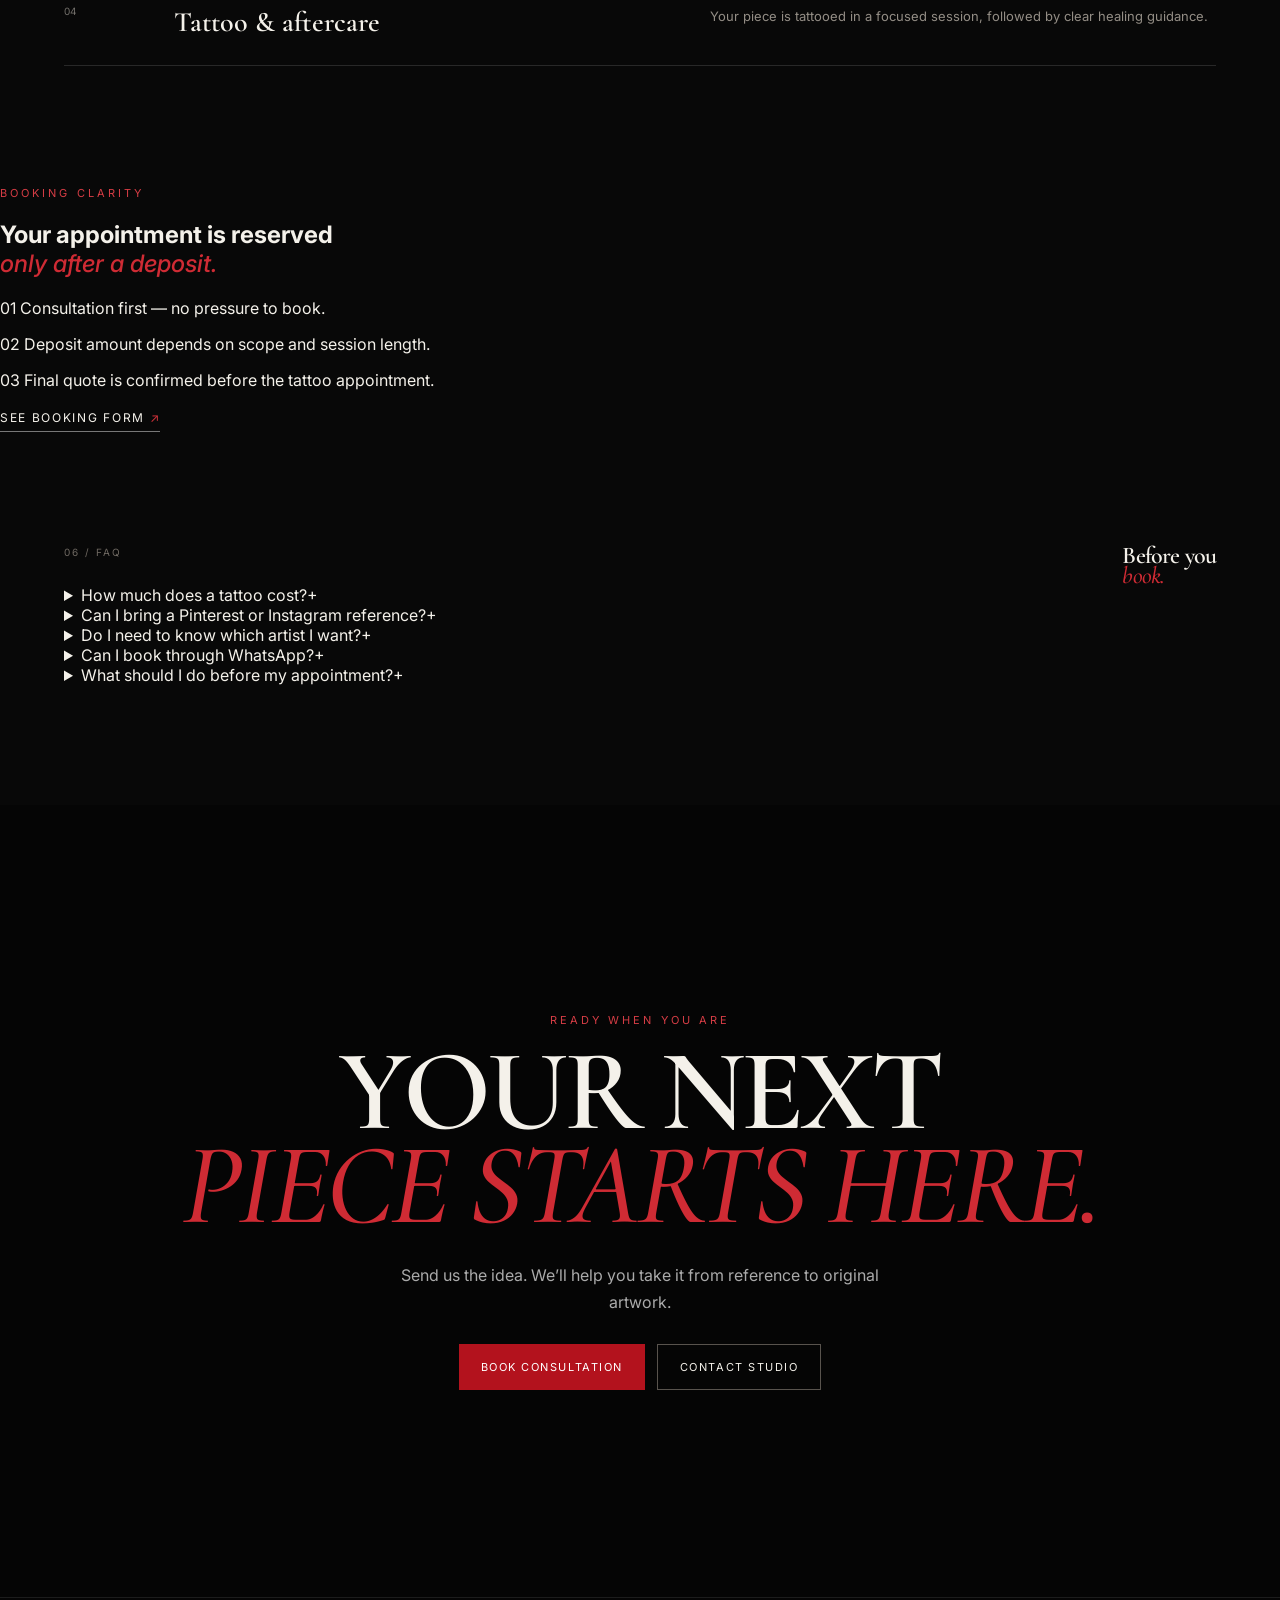
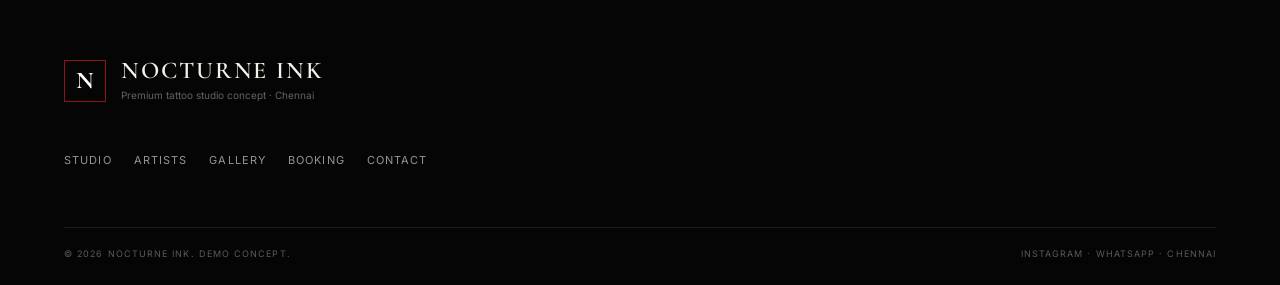
==== commit eda6a2a7: "Phase 3: add trust, reviews, FAQ and conversion content" ====
--- a/index.html
+++ b/index.html
@@ -5,6 +5,10 @@
   <meta name="viewport" content="width=device-width, initial-scale=1.0" />
   <meta name="theme-color" content="#080808" />
   <meta name="description" content="Nocturne Ink — a premium tattoo studio concept in Chennai specializing in realism, blackwork, fine-line, Japanese, traditional and geometric tattooing." />
+  <meta property="og:title" content="Nocturne Ink — Chennai Tattoo Studio" />
+  <meta property="og:description" content="Custom tattooing with a dark luxury edge. Explore artists, work and consultation options." />
+  <meta property="og:type" content="website" />
+  <meta property="og:url" content="https://seanpxxl.github.io/nocturne-ink-demo/" />
   <title>Nocturne Ink — Chennai Tattoo Studio</title>
   <link rel="preconnect" href="https://fonts.googleapis.com">
   <link rel="preconnect" href="https://fonts.gstatic.com" crossorigin>
@@ -13,95 +17,42 @@
 </head>
 <body>
   <header class="site-header" id="top">
-    <a class="brand" href="index.html" aria-label="Nocturne Ink home">
-      <span class="brand-mark">N</span>
-      <span class="brand-copy"><strong>NOCTURNE</strong><small>INK · CHENNAI</small></span>
-    </a>
+    <a class="brand" href="index.html" aria-label="Nocturne Ink home"><span class="brand-mark">N</span><span class="brand-copy"><strong>NOCTURNE</strong><small>INK · CHENNAI</small></span></a>
     <button class="menu-toggle" aria-label="Open menu" aria-expanded="false"><span></span><span></span></button>
-    <nav class="nav" aria-label="Main navigation">
-      <a href="#studio">Studio</a><a href="artists.html">Artists</a><a href="gallery.html">Gallery</a><a href="contact.html">Contact</a>
-      <a class="nav-cta" href="booking.html">Book a session</a>
-    </nav>
+    <nav class="nav" aria-label="Main navigation"><a href="#studio">Studio</a><a href="artists.html">Artists</a><a href="gallery.html">Gallery</a><a href="contact.html">Contact</a><a class="nav-cta" href="booking.html">Book a session</a></nav>
   </header>
 
   <main>
     <section class="hero">
-      <div class="hero-media" aria-hidden="true"></div>
-      <div class="hero-overlay"></div>
-      <div class="hero-content reveal">
-        <p class="eyebrow">Chennai · India</p>
-        <h1>WEAR YOUR<br><em>STORY.</em></h1>
-        <p class="hero-copy">Custom tattooing for people who want art with presence. Designed around you, built to last.</p>
-        <div class="hero-actions">
-          <a class="btn btn-primary" href="booking.html">Start your tattoo</a>
-          <a class="text-link" href="gallery.html">Explore our work <span>↗</span></a>
-        </div>
-      </div>
+      <div class="hero-media" aria-hidden="true"></div><div class="hero-overlay"></div>
+      <div class="hero-content reveal"><p class="eyebrow">Chennai · India</p><h1>WEAR YOUR<br><em>STORY.</em></h1><p class="hero-copy">Custom tattooing for people who want art with presence. Designed around you, built to last.</p><div class="hero-actions"><a class="btn btn-primary" href="booking.html">Start your tattoo</a><a class="text-link" href="gallery.html">Explore our work <span>↗</span></a></div></div>
       <div class="hero-meta"><span>Custom · Original · Personal</span><span class="scroll">Scroll ↓</span></div>
     </section>
 
-    <section class="marquee" aria-label="Tattoo styles"><div class="marquee-track">
-      <span>REALISM</span><b>✦</b><span>BLACKWORK</span><b>✦</b><span>FINE-LINE</span><b>✦</b><span>JAPANESE</span><b>✦</b><span>TRADITIONAL</span><b>✦</b><span>GEOMETRIC</span><b>✦</b>
-      <span>REALISM</span><b>✦</b><span>BLACKWORK</span><b>✦</b><span>FINE-LINE</span><b>✦</b><span>JAPANESE</span><b>✦</b><span>TRADITIONAL</span><b>✦</b><span>GEOMETRIC</span><b>✦</b>
-    </div></section>
+    <section class="proof-strip" aria-label="Studio highlights"><div><strong>6</strong><span>Signature styles</span></div><div><strong>3</strong><span>Specialist artists</span></div><div><strong>1:1</strong><span>Consultation first</span></div><div><strong>100%</strong><span>Custom concepts</span></div></section>
 
-    <section class="section split" id="studio">
-      <div class="section-label reveal">01 / THE STUDIO</div>
-      <div class="split-content reveal">
-        <h2>Not just ink.<br><em>A mark that means something.</em></h2>
-        <div class="split-copy"><p>Nocturne Ink is a fictional premium tattoo studio concept built for Chennai. Our approach combines meticulous craft, bold visual identity and a consultation-first experience.</p><p>Every piece starts with your story — then we shape it into artwork made specifically for your body.</p><a class="text-link" href="booking.html">Plan your piece <span>↗</span></a></div>
-      </div>
-    </section>
+    <section class="marquee" aria-label="Tattoo styles"><div class="marquee-track"><span>REALISM</span><b>✦</b><span>BLACKWORK</span><b>✦</b><span>FINE-LINE</span><b>✦</b><span>JAPANESE</span><b>✦</b><span>TRADITIONAL</span><b>✦</b><span>GEOMETRIC</span><b>✦</b><span>REALISM</span><b>✦</b><span>BLACKWORK</span><b>✦</b><span>FINE-LINE</span><b>✦</b><span>JAPANESE</span><b>✦</b><span>TRADITIONAL</span><b>✦</b><span>GEOMETRIC</span><b>✦</b></div></section>
 
-    <section class="styles-grid" id="styles">
-      <article class="style-card style-1 reveal"><span>01</span><div><h3>Realism</h3><p>Portraits, wildlife and high-detail black & grey.</p></div></article>
-      <article class="style-card style-2 reveal"><span>02</span><div><h3>Blackwork</h3><p>Graphic contrast, dark ornamental forms and bold silhouettes.</p></div></article>
-      <article class="style-card style-3 reveal"><span>03</span><div><h3>Fine-line</h3><p>Delicate, precise and minimal designs with clean detail.</p></div></article>
-      <article class="style-card style-4 reveal"><span>04</span><div><h3>Japanese</h3><p>Large-scale compositions inspired by traditional iconography.</p></div></article>
-      <article class="style-card style-5 reveal"><span>05</span><div><h3>Traditional</h3><p>Strong lines, timeless motifs and unmistakable character.</p></div></article>
-      <article class="style-card style-6 reveal"><span>06</span><div><h3>Geometric</h3><p>Symmetry, sacred geometry and body-aware pattern work.</p></div></article>
-    </section>
+    <section class="section split" id="studio"><div class="section-label reveal">01 / THE STUDIO</div><div class="split-content reveal"><h2>Not just ink.<br><em>A mark that means something.</em></h2><div class="split-copy"><p>Nocturne Ink is a fictional premium tattoo studio concept built for Chennai. Our approach combines meticulous craft, bold visual identity and a consultation-first experience.</p><p>Every piece starts with your story — then we shape it into artwork made specifically for your body.</p><a class="text-link" href="booking.html">Plan your piece <span>↗</span></a></div></div></section>
 
-    <section class="section artists" id="artists">
-      <div class="section-head reveal"><div class="section-label">02 / ARTISTS</div><h2>Different hands.<br><em>One standard.</em></h2></div>
-      <div class="artist-grid">
-        <a class="artist-card reveal" href="artists.html#arjun"><div class="artist-img artist-a"></div><div class="artist-info"><div><h3>Arjun Vale</h3><p>Realism · Black & Grey</p></div><span>↗</span></div></a>
-        <a class="artist-card reveal" href="artists.html#mira"><div class="artist-img artist-b"></div><div class="artist-info"><div><h3>Mira Sen</h3><p>Fine-line · Ornamental</p></div><span>↗</span></div></a>
-        <a class="artist-card reveal" href="artists.html#ren"><div class="artist-img artist-c"></div><div class="artist-info"><div><h3>Ren Ishaan</h3><p>Japanese · Blackwork</p></div><span>↗</span></div></a>
-      </div>
-      <div class="section-more reveal"><a class="text-link" href="artists.html">Meet every artist <span>↗</span></a></div>
-    </section>
+    <section class="styles-grid" id="styles"><article class="style-card style-1 reveal"><span>01</span><div><h3>Realism</h3><p>Portraits, wildlife and high-detail black & grey.</p></div></article><article class="style-card style-2 reveal"><span>02</span><div><h3>Blackwork</h3><p>Graphic contrast, dark ornamental forms and bold silhouettes.</p></div></article><article class="style-card style-3 reveal"><span>03</span><div><h3>Fine-line</h3><p>Delicate, precise and minimal designs with clean detail.</p></div></article><article class="style-card style-4 reveal"><span>04</span><div><h3>Japanese</h3><p>Large-scale compositions inspired by traditional iconography.</p></div></article><article class="style-card style-5 reveal"><span>05</span><div><h3>Traditional</h3><p>Strong lines, timeless motifs and unmistakable character.</p></div></article><article class="style-card style-6 reveal"><span>06</span><div><h3>Geometric</h3><p>Symmetry, sacred geometry and body-aware pattern work.</p></div></article></section>
 
-    <section class="work" id="work">
-      <div class="work-intro reveal"><div class="section-label">03 / SELECTED WORK</div><h2>Made to be<br><em>remembered.</em></h2></div>
-      <a class="work-grid" href="gallery.html" aria-label="View tattoo gallery">
-        <div class="work-img work-a reveal"></div><div class="work-img work-b reveal"></div><div class="work-img work-c reveal"></div><div class="work-img work-d reveal"></div>
-      </a>
-      <div class="section-more work-more reveal"><a class="text-link" href="gallery.html">View full gallery <span>↗</span></a></div>
-    </section>
+    <section class="section artists" id="artists"><div class="section-head reveal"><div class="section-label">02 / ARTISTS</div><h2>Different hands.<br><em>One standard.</em></h2></div><div class="artist-grid"><a class="artist-card reveal" href="artists.html#arjun"><div class="artist-img artist-a"></div><div class="artist-info"><div><h3>Arjun Vale</h3><p>Realism · Black & Grey</p></div><span>↗</span></div></a><a class="artist-card reveal" href="artists.html#mira"><div class="artist-img artist-b"></div><div class="artist-info"><div><h3>Mira Sen</h3><p>Fine-line · Ornamental</p></div><span>↗</span></div></a><a class="artist-card reveal" href="artists.html#ren"><div class="artist-img artist-c"></div><div class="artist-info"><div><h3>Ren Ishaan</h3><p>Japanese · Blackwork</p></div><span>↗</span></div></a></div><div class="section-more reveal"><a class="text-link" href="artists.html">Meet every artist <span>↗</span></a></div></section>
 
-    <section class="process section">
-      <div class="section-head reveal"><div class="section-label">04 / PROCESS</div><h2>From thought<br><em>to skin.</em></h2></div>
-      <div class="process-list">
-        <article class="reveal"><span>01</span><h3>Tell us the idea</h3><p>Share references, placement, approximate size and what you want the piece to feel like.</p></article>
-        <article class="reveal"><span>02</span><h3>Artist consultation</h3><p>We pair the concept with the right artist and refine direction, scale and composition.</p></article>
-        <article class="reveal"><span>03</span><h3>Design & tattoo</h3><p>Your final piece is developed for your anatomy, then tattooed in a focused private session.</p></article>
-        <article class="reveal"><span>04</span><h3>Heal properly</h3><p>Clear aftercare guidance helps your tattoo heal cleanly and age beautifully.</p></article>
-      </div>
-    </section>
+    <section class="work" id="work"><div class="work-intro reveal"><div class="section-label">03 / SELECTED WORK</div><h2>Made to be<br><em>remembered.</em></h2></div><a class="work-grid" href="gallery.html" aria-label="View tattoo gallery"><div class="work-img work-a reveal"></div><div class="work-img work-b reveal"></div><div class="work-img work-c reveal"></div><div class="work-img work-d reveal"></div></a><div class="section-more work-more reveal"><a class="text-link" href="gallery.html">View full gallery <span>↗</span></a></div></section>
 
-    <section class="booking" id="booking">
-      <div class="booking-bg"></div><div class="booking-overlay"></div>
-      <div class="booking-content reveal"><p class="eyebrow">Ready when you are</p><h2>YOUR NEXT<br><em>PIECE STARTS HERE.</em></h2><p>Send us the idea. We’ll help you take it from reference to original artwork.</p><div class="booking-actions"><a class="btn btn-primary" href="booking.html">Book consultation</a><a class="btn btn-ghost" href="contact.html">Contact studio</a></div></div>
-    </section>
+    <section class="reviews section"><div class="section-head reveal"><div class="section-label">04 / CLIENT WORDS</div><h2>The art stays.<br><em>So does the experience.</em></h2></div><div class="review-grid"><article class="review-card reveal"><div class="stars">★★★★★</div><blockquote>“I came in with a rough idea and left with something that actually felt like mine. The consultation made all the difference.”</blockquote><footer><strong>Aanya R.</strong><span>Fine-line · Chennai</span></footer></article><article class="review-card reveal"><div class="stars">★★★★★</div><blockquote>“The design was adjusted around my arm instead of forcing the reference onto it. That attention to placement was exactly what I wanted.”</blockquote><footer><strong>Vikram K.</strong><span>Blackwork · Chennai</span></footer></article><article class="review-card reveal"><div class="stars">★★★★★</div><blockquote>“Clean studio, calm process, no rushing. Every step was explained before we started.”</blockquote><footer><strong>Rhea M.</strong><span>Realism · Chennai</span></footer></article></div><p class="demo-disclaimer reveal">Sample testimonials for this demo concept. Replace with verified client reviews in production.</p></section>
+
+    <section class="process section"><div class="section-head reveal"><div class="section-label">05 / PROCESS</div><h2>From thought<br><em>to skin.</em></h2></div><div class="process-list"><article class="reveal"><span>01</span><h3>Tell us the idea</h3><p>Share references, placement, approximate size and what you want the piece to feel like.</p></article><article class="reveal"><span>02</span><h3>Artist consultation</h3><p>We pair the concept with the right artist and refine direction, scale and composition.</p></article><article class="reveal"><span>03</span><h3>Deposit & design</h3><p>Once scope is agreed, a deposit secures your appointment and the custom design process begins.</p></article><article class="reveal"><span>04</span><h3>Tattoo & aftercare</h3><p>Your piece is tattooed in a focused session, followed by clear healing guidance.</p></article></div></section>
+
+    <section class="deposit-band"><div class="deposit-copy reveal"><p class="eyebrow">Booking clarity</p><h2>Your appointment is reserved<br><em>only after a deposit.</em></h2></div><div class="deposit-points reveal"><p><span>01</span> Consultation first — no pressure to book.</p><p><span>02</span> Deposit amount depends on scope and session length.</p><p><span>03</span> Final quote is confirmed before the tattoo appointment.</p><a class="text-link" href="booking.html">See booking form <span>↗</span></a></div></section>
+
+    <section class="faq section"><div class="section-head reveal"><div class="section-label">06 / FAQ</div><h2>Before you<br><em>book.</em></h2></div><div class="faq-list reveal"><details><summary>How much does a tattoo cost?<span>+</span></summary><p>Pricing depends on size, placement, detail, style and artist time. Submit a consultation brief first and the studio can estimate the project before booking.</p></details><details><summary>Can I bring a Pinterest or Instagram reference?<span>+</span></summary><p>Yes. References are useful for direction, but the final design should be adapted into an original piece built for your body and anatomy.</p></details><details><summary>Do I need to know which artist I want?<span>+</span></summary><p>No. If you are unsure, describe the piece and the studio can recommend the artist whose style best fits it.</p></details><details><summary>Can I book through WhatsApp?<span>+</span></summary><p>Yes for the production version. This demo uses placeholder contact details until it is adapted for a real studio.</p></details><details><summary>What should I do before my appointment?<span>+</span></summary><p>Sleep well, hydrate, eat beforehand and avoid arriving intoxicated. Your artist should also give you any placement-specific preparation instructions.</p></details></div></section>
+
+    <section class="booking" id="booking"><div class="booking-bg"></div><div class="booking-overlay"></div><div class="booking-content reveal"><p class="eyebrow">Ready when you are</p><h2>YOUR NEXT<br><em>PIECE STARTS HERE.</em></h2><p>Send us the idea. We’ll help you take it from reference to original artwork.</p><div class="booking-actions"><a class="btn btn-primary" href="booking.html">Book consultation</a><a class="btn btn-ghost" href="contact.html">Contact studio</a></div></div></section>
   </main>
 
-  <footer class="footer">
-    <div class="footer-brand"><span class="brand-mark">N</span><div><strong>NOCTURNE INK</strong><p>Premium tattoo studio concept · Chennai</p></div></div>
-    <div class="footer-links"><a href="index.html#studio">Studio</a><a href="artists.html">Artists</a><a href="gallery.html">Gallery</a><a href="booking.html">Booking</a><a href="contact.html">Contact</a></div>
-    <div class="footer-bottom"><span>© 2026 Nocturne Ink. Demo concept.</span><span>Instagram · WhatsApp · Chennai</span></div>
-  </footer>
-
+  <footer class="footer"><div class="footer-brand"><span class="brand-mark">N</span><div><strong>NOCTURNE INK</strong><p>Premium tattoo studio concept · Chennai</p></div></div><div class="footer-links"><a href="index.html#studio">Studio</a><a href="artists.html">Artists</a><a href="gallery.html">Gallery</a><a href="booking.html">Booking</a><a href="contact.html">Contact</a></div><div class="footer-bottom"><span>© 2026 Nocturne Ink. Demo concept.</span><span>Instagram · WhatsApp · Chennai</span></div></footer>
   <script src="script.js"></script>
 </body>
 </html>
--- a/styles.css
+++ b/styles.css
@@ -1 +1 @@
-*{box-sizing:border-box}html{scroll-behavior:smooth}body{margin:0;background:#080808;color:#f4f1ea;font-family:Inter,system-ui,sans-serif}a{color:inherit;text-decoration:none}img{max-width:100%;display:block}:root{--red:#b3121d;--cream:#f0eadf;--muted:#a9a39a;--line:#282828;--serif:'Cormorant Garamond',serif}.site-header{position:fixed;top:0;left:0;right:0;z-index:20;display:flex;align-items:center;justify-content:space-between;padding:18px 5vw;background:linear-gradient(to bottom,rgba(6,6,6,.92),rgba(6,6,6,.2),transparent);backdrop-filter:blur(2px)}.brand{display:flex;gap:11px;align-items:center}.brand-mark{width:42px;height:42px;border:1px solid #8e141b;display:grid;place-items:center;font:700 24px var(--serif);color:#fff}.brand-copy{display:flex;flex-direction:column;line-height:1}.brand-copy strong{letter-spacing:.14em;font-size:13px}.brand-copy small{font-size:8px;letter-spacing:.2em;color:#aaa;margin-top:5px}.nav{display:flex;align-items:center;gap:30px;font-size:12px;text-transform:uppercase;letter-spacing:.1em}.nav a:not(.nav-cta){color:#cfcac2}.nav-cta{border:1px solid #9c1921;padding:13px 18px}.menu-toggle{display:none;background:none;border:0;width:34px;height:30px;padding:4px}.menu-toggle span{display:block;height:1px;background:#fff;margin:7px 0}.hero{min-height:100svh;position:relative;display:flex;align-items:flex-end;overflow:hidden}.hero-media{position:absolute;inset:0;background:url('https://images.unsplash.com/photo-1590246814883-57c5113a94cb?auto=format&fit=crop&w=2200&q=90') center/cover no-repeat;filter:grayscale(1) contrast(1.12)}.hero-overlay{position:absolute;inset:0;background:linear-gradient(90deg,rgba(4,4,4,.92) 0%,rgba(4,4,4,.55) 45%,rgba(4,4,4,.2) 72%),linear-gradient(to top,rgba(4,4,4,.72),transparent 50%)}.hero-content{position:relative;z-index:2;padding:0 5vw 14vh;max-width:900px}.eyebrow{font-size:11px;letter-spacing:.28em;text-transform:uppercase;color:#d63d45;margin:0 0 18px}.hero h1,.section h2,.work h2,.booking h2{font-family:var(--serif);font-weight:600;line-height:.82;margin:0;letter-spacing:-.035em}.hero h1{font-size:clamp(64px,10vw,148px)}em{font-weight:500;color:#cf2b34}.hero-copy{max-width:510px;font-size:15px;line-height:1.8;color:#c6c0b6;margin:28px 0 28px}.hero-actions{display:flex;gap:28px;align-items:center}.btn{display:inline-flex;justify-content:center;align-items:center;padding:15px 22px;text-transform:uppercase;font-size:11px;letter-spacing:.14em}.btn-primary{background:var(--red);color:#fff}.btn-ghost{border:1px solid #58534d}.text-link{font-size:12px;text-transform:uppercase;letter-spacing:.14em;border-bottom:1px solid #777;padding-bottom:6px}.text-link span{color:#d3323b}.hero-meta{position:absolute;z-index:2;bottom:28px;left:5vw;right:5vw;display:flex;justify-content:space-between;font-size:9px;letter-spacing:.18em;text-transform:uppercase;color:#807a72}.marquee{overflow:hidden;border-top:1px solid var(--line);border-bottom:1px solid var(--line);padding:18px 0;background:#0c0c0c}.marquee-track{display:flex;white-space:nowrap;gap:22px;width:max-content;animation:marquee 28s linear infinite;font:600 13px var(--serif);letter-spacing:.16em}.marquee-track b{color:#a01922;font-size:10px}@keyframes marquee{to{transform:translateX(-50%)}}.section{padding:120px 5vw}.section-label{font-size:10px;letter-spacing:.2em;color:#6f6962;text-transform:uppercase}.split-content{display:grid;grid-template-columns:1.25fr .75fr;gap:8vw;margin-top:40px}.split h2,.artists h2,.process h2,.work h2{font-size:clamp(52px,7vw,100px)}.split-copy{padding-top:10px;max-width:520px}.split-copy p{color:#a9a39a;line-height:1.8;font-size:14px}.split-copy .text-link{display:inline-block;margin-top:18px}.styles-grid{display:grid;grid-template-columns:repeat(3,1fr);border-top:1px solid var(--line);border-left:1px solid var(--line)}.style-card{min-height:440px;position:relative;padding:28px;border-right:1px solid var(--line);border-bottom:1px solid var(--line);display:flex;justify-content:space-between;flex-direction:column;overflow:hidden;background-size:cover;background-position:center}.style-card:after{content:"";position:absolute;inset:0;background:linear-gradient(to top,rgba(5,5,5,.94),rgba(5,5,5,.2))}.style-card>*{position:relative;z-index:2}.style-card>span{font-size:10px;color:#aaa}.style-card h3{font:600 40px var(--serif);margin:0}.style-card p{margin:6px 0 0;color:#bbb;font-size:12px;max-width:260px;line-height:1.6}.style-1{background-image:url('https://images.unsplash.com/photo-1562962230-16e4623d36e6?auto=format&fit=crop&w=1000&q=80')}.style-2{background-image:url('https://images.unsplash.com/photo-1611332436824-73e310eb12a5?auto=format&fit=crop&w=1000&q=80')}.style-3{background-image:url('https://images.unsplash.com/photo-1598371839696-5c5bb00bdc28?auto=format&fit=crop&w=1000&q=80')}.style-4{background-image:url('https://images.unsplash.com/photo-1611501275019-9b5cda994e8d?auto=format&fit=crop&w=1000&q=80')}.style-5{background-image:url('https://images.unsplash.com/photo-1597852074816-d933c7d2b988?auto=format&fit=crop&w=1000&q=80')}.style-6{background-image:url('https://images.unsplash.com/photo-1598371839873-5b887c37b8f0?auto=format&fit=crop&w=1000&q=80')}.section-head{display:flex;justify-content:space-between;align-items:flex-start;gap:30px}.section-head h2{max-width:800px}.artist-grid{display:grid;grid-template-columns:repeat(3,1fr);gap:18px;margin-top:62px}.artist-img{aspect-ratio:3/4;background-size:cover;background-position:center;filter:grayscale(1)}.artist-a{background-image:url('https://images.unsplash.com/photo-1598223931833-1de7b75c6735?auto=format&fit=crop&w=900&q=80')}.artist-b{background-image:url('https://images.unsplash.com/photo-1524504388940-b1c1722653e1?auto=format&fit=crop&w=900&q=80')}.artist-c{background-image:url('https://images.unsplash.com/photo-1500648767791-00dcc994a43e?auto=format&fit=crop&w=900&q=80')}.artist-info{display:flex;justify-content:space-between;align-items:center;padding:16px 2px}.artist-info h3{font:600 26px var(--serif);margin:0}.artist-info p{font-size:10px;letter-spacing:.08em;color:#817b74;text-transform:uppercase;margin:4px 0}.artist-info>span{color:#b81d26}.work{padding:120px 0}.work-intro{padding:0 5vw 55px}.work-intro h2{margin-top:32px}.work-grid{display:grid;grid-template-columns:1.2fr .8fr;grid-auto-rows:42vw;gap:1px;background:#111}.work-img{background-size:cover;background-position:center;filter:grayscale(1)}.work-a{background-image:url('https://images.unsplash.com/photo-1542727365-19732a80dcfd?auto=format&fit=crop&w=1400&q=85')}.work-b{background-image:url('https://images.unsplash.com/photo-1568515045052-f9a854d70bfd?auto=format&fit=crop&w=1200&q=85')}.work-c{background-image:url('https://images.unsplash.com/photo-1610817201767-793a9130ce07?auto=format&fit=crop&w=1400&q=85')}.work-d{background-image:url('https://images.unsplash.com/photo-1590246815117-bead5b9d2c9c?auto=format&fit=crop&w=1200&q=85')}.process{border-top:1px solid var(--line)}.process-list{margin-top:70px;border-top:1px solid var(--line)}.process-list article{display:grid;grid-template-columns:80px 1fr 1fr;gap:30px;padding:26px 0;border-bottom:1px solid var(--line);align-items:start}.process-list span{font-size:10px;color:#73706b}.process-list h3{font:600 28px var(--serif);margin:0}.process-list p{margin:0;color:#938d85;font-size:13px;line-height:1.7;max-width:520px}.booking{min-height:88svh;position:relative;display:flex;align-items:center;justify-content:center;text-align:center;padding:90px 5vw;overflow:hidden}.booking-bg{position:absolute;inset:0;background:url('https://images.unsplash.com/photo-1590246814893-57c5113a94cb?auto=format&fit=crop&w=2000&q=85') center/cover;filter:grayscale(1)}.booking-overlay{position:absolute;inset:0;background:rgba(5,5,5,.76)}.booking-content{position:relative;z-index:2;max-width:1000px}.booking h2{font-size:clamp(60px,9vw,130px)}.booking-content>p:not(.eyebrow){max-width:540px;margin:28px auto;color:#aaa;line-height:1.7}.booking-actions{display:flex;justify-content:center;gap:12px}.footer{padding:58px 5vw 26px;background:#050505;border-top:1px solid #1c1c1c}.footer-brand{display:flex;gap:15px;align-items:center}.footer-brand strong{font:600 24px var(--serif);letter-spacing:.08em}.footer-brand p{font-size:10px;color:#68635e;margin:4px 0}.footer-links{display:flex;gap:22px;flex-wrap:wrap;margin:48px 0 60px;font-size:11px;text-transform:uppercase;letter-spacing:.1em;color:#9a948c}.footer-bottom{border-top:1px solid #1b1b1b;padding-top:20px;display:flex;justify-content:space-between;color:#5f5a54;font-size:9px;text-transform:uppercase;letter-spacing:.12em}.reveal{opacity:0;transform:translateY(22px);transition:opacity .8s ease,transform .8s ease}.reveal.visible{opacity:1;transform:none}@media(max-width:900px){.site-header{padding:14px 20px}.nav{position:fixed;inset:0;background:#070707;display:none;flex-direction:column;justify-content:center;gap:28px;font-size:18px}.nav.open{display:flex}.menu-toggle{display:block;position:relative;z-index:22}.brand{position:relative;z-index:22}.hero-content{padding:0 20px 16vh}.hero h1{font-size:clamp(58px,18vw,96px)}.hero-meta{left:20px;right:20px}.section{padding:82px 20px}.split-content{grid-template-columns:1fr;gap:35px}.styles-grid{grid-template-columns:1fr 1fr}.style-card{min-height:360px}.section-head{display:block}.section-head h2{margin-top:30px}.artist-grid{grid-template-columns:1fr;gap:42px}.artist-img{aspect-ratio:4/5}.work{padding:85px 0}.work-intro{padding:0 20px 40px}.work-grid{grid-template-columns:1fr;grid-auto-rows:95vw}.process-list article{grid-template-columns:45px 1fr}.process-list p{grid-column:2}.footer{padding-left:20px;padding-right:20px}}@media(max-width:560px){.brand-mark{width:38px;height:38px}.hero h1{font-size:16vw}.hero-copy{font-size:13px}.hero-actions{align-items:flex-start;flex-direction:column;gap:18px}.styles-grid{grid-template-columns:1fr}.style-card{min-height:410px}.split h2,.artists h2,.process h2,.work h2{font-size:15vw}.process-list article{padding:24px 0}.booking{min-height:78svh}.booking h2{font-size:15vw}.booking-actions{flex-direction:column;align-items:stretch;max-width:290px;margin:auto}.footer-bottom{gap:15px;flex-direction:column}}+*{box-sizing:border-box}html{scroll-behavior:smooth}body{margin:0;background:#080808;color:#f4f1ea;font-family:Inter,system-ui,sans-serif}a{color:inherit;text-decoration:none}img{max-width:100%;display:block}:root{--red:#b3121d;--cream:#f0eadf;--muted:#a9a39a;--line:#282828;--serif:'Cormorant Garamond',serif}.site-header{position:fixed;top:0;left:0;right:0;z-index:20;display:flex;align-items:center;justify-content:space-between;padding:18px 5vw;background:linear-gradient(to bottom,rgba(6,6,6,.92),rgba(6,6,6,.2),transparent);backdrop-filter:blur(2px)}.brand{display:flex;gap:11px;align-items:center}.brand-mark{width:42px;height:42px;border:1px solid #8e141b;display:grid;place-items:center;font:700 24px var(--serif);color:#fff}.brand-copy{display:flex;flex-direction:column;line-height:1}.brand-copy strong{letter-spacing:.14em;font-size:13px}.brand-copy small{font-size:8px;letter-spacing:.2em;color:#aaa;margin-top:5px}.nav{display:flex;align-items:center;gap:30px;font-size:12px;text-transform:uppercase;letter-spacing:.1em}.nav a:not(.nav-cta){color:#cfcac2}.nav-cta{border:1px solid #9c1921;padding:13px 18px}.menu-toggle{display:none;background:none;border:0;width:34px;height:30px;padding:4px}.menu-toggle span{display:block;height:1px;background:#fff;margin:7px 0}.hero{min-height:100svh;position:relative;display:flex;align-items:flex-end;overflow:hidden}.hero-media{position:absolute;inset:0;background:url('https://images.unsplash.com/photo-1590246814883-57c5113a94cb?auto=format&fit=crop&w=2200&q=90') center/cover no-repeat;filter:grayscale(1) contrast(1.12)}.hero-overlay{position:absolute;inset:0;background:linear-gradient(90deg,rgba(4,4,4,.92) 0%,rgba(4,4,4,.55) 45%,rgba(4,4,4,.2) 72%),linear-gradient(to top,rgba(4,4,4,.72),transparent 50%)}.hero-content{position:relative;z-index:2;padding:0 5vw 14vh;max-width:900px}.eyebrow{font-size:11px;letter-spacing:.28em;text-transform:uppercase;color:#d63d45;margin:0 0 18px}.hero h1,.section h2,.work h2,.booking h2{font-family:var(--serif);font-weight:600;line-height:.82;margin:0;letter-spacing:-.035em}.hero h1{font-size:clamp(64px,10vw,148px)}em{font-weight:500;color:#cf2b34}.hero-copy{max-width:510px;font-size:15px;line-height:1.8;color:#c6c0b6;margin:28px 0 28px}.hero-actions{display:flex;gap:28px;align-items:center}.btn{display:inline-flex;justify-content:center;align-items:center;padding:15px 22px;text-transform:uppercase;font-size:11px;letter-spacing:.14em;border:0;cursor:pointer}.btn-primary{background:var(--red);color:#fff}.btn-ghost{border:1px solid #58534d}.text-link{font-size:12px;text-transform:uppercase;letter-spacing:.14em;border-bottom:1px solid #777;padding-bottom:6px}.text-link span{color:#d3323b}.hero-meta{position:absolute;z-index:2;bottom:28px;left:5vw;right:5vw;display:flex;justify-content:space-between;font-size:9px;letter-spacing:.18em;text-transform:uppercase;color:#807a72}.marquee{overflow:hidden;border-top:1px solid var(--line);border-bottom:1px solid var(--line);padding:18px 0;background:#0c0c0c}.marquee-track{display:flex;white-space:nowrap;gap:22px;width:max-content;animation:marquee 28s linear infinite;font:600 13px var(--serif);letter-spacing:.16em}.marquee-track b{color:#a01922;font-size:10px}@keyframes marquee{to{transform:translateX(-50%)}}.section{padding:120px 5vw}.section-label{font-size:10px;letter-spacing:.2em;color:#6f6962;text-transform:uppercase}.split-content{display:grid;grid-template-columns:1.25fr .75fr;gap:8vw;margin-top:40px}.split h2,.artists h2,.process h2,.work h2{font-size:clamp(52px,7vw,100px)}.split-copy{padding-top:10px;max-width:520px}.split-copy p{color:#a9a39a;line-height:1.8;font-size:14px}.split-copy .text-link{display:inline-block;margin-top:18px}.styles-grid{display:grid;grid-template-columns:repeat(3,1fr);border-top:1px solid var(--line);border-left:1px solid var(--line)}.style-card{min-height:440px;position:relative;padding:28px;border-right:1px solid var(--line);border-bottom:1px solid var(--line);display:flex;justify-content:space-between;flex-direction:column;overflow:hidden;background-size:cover;background-position:center}.style-card:after{content:"";position:absolute;inset:0;background:linear-gradient(to top,rgba(5,5,5,.94),rgba(5,5,5,.2))}.style-card>*{position:relative;z-index:2}.style-card>span{font-size:10px;color:#aaa}.style-card h3{font:600 40px var(--serif);margin:0}.style-card p{margin:6px 0 0;color:#bbb;font-size:12px;max-width:260px;line-height:1.6}.style-1{background-image:url('https://images.unsplash.com/photo-1562962230-16e4623d36e6?auto=format&fit=crop&w=1000&q=80')}.style-2{background-image:url('https://images.unsplash.com/photo-1611332436824-73e310eb12a5?auto=format&fit=crop&w=1000&q=80')}.style-3{background-image:url('https://images.unsplash.com/photo-1598371839696-5c5bb00bdc28?auto=format&fit=crop&w=1000&q=80')}.style-4{background-image:url('https://images.unsplash.com/photo-1611501275019-9b5cda994e8d?auto=format&fit=crop&w=1000&q=80')}.style-5{background-image:url('https://images.unsplash.com/photo-1597852074816-d933c7d2b988?auto=format&fit=crop&w=1000&q=80')}.style-6{background-image:url('https://images.unsplash.com/photo-1598371839873-5b887c37b8f0?auto=format&fit=crop&w=1000&q=80')}.section-head{display:flex;justify-content:space-between;align-items:flex-start;gap:30px}.section-head h2{max-width:800px}.artist-grid{display:grid;grid-template-columns:repeat(3,1fr);gap:18px;margin-top:62px}.artist-img{aspect-ratio:3/4;background-size:cover;background-position:center;filter:grayscale(1)}.artist-a{background-image:url('https://images.unsplash.com/photo-1598223931833-1de7b75c6735?auto=format&fit=crop&w=900&q=80')}.artist-b{background-image:url('https://images.unsplash.com/photo-1524504388940-b1c1722653e1?auto=format&fit=crop&w=900&q=80')}.artist-c{background-image:url('https://images.unsplash.com/photo-1500648767791-00dcc994a43e?auto=format&fit=crop&w=900&q=80')}.artist-info{display:flex;justify-content:space-between;align-items:center;padding:16px 2px}.artist-info h3{font:600 26px var(--serif);margin:0}.artist-info p{font-size:10px;letter-spacing:.08em;color:#817b74;text-transform:uppercase;margin:4px 0}.artist-info>span{color:#b81d26}.work{padding:120px 0}.work-intro{padding:0 5vw 55px}.work-intro h2{margin-top:32px}.work-grid{display:grid;grid-template-columns:1.2fr .8fr;grid-auto-rows:42vw;gap:1px;background:#111}.work-img{background-size:cover;background-position:center;filter:grayscale(1)}.work-a{background-image:url('https://images.unsplash.com/photo-1542727365-19732a80dcfd?auto=format&fit=crop&w=1400&q=85')}.work-b{background-image:url('https://images.unsplash.com/photo-1568515045052-f9a854d70bfd?auto=format&fit=crop&w=1200&q=85')}.work-c{background-image:url('https://images.unsplash.com/photo-1610817201767-793a9130ce07?auto=format&fit=crop&w=1400&q=85')}.work-d{background-image:url('https://images.unsplash.com/photo-1590246815117-bead5b9d2c9c?auto=format&fit=crop&w=1200&q=85')}.process{border-top:1px solid var(--line)}.process-list{margin-top:70px;border-top:1px solid var(--line)}.process-list article{display:grid;grid-template-columns:80px 1fr 1fr;gap:30px;padding:26px 0;border-bottom:1px solid var(--line);align-items:start}.process-list span{font-size:10px;color:#73706b}.process-list h3{font:600 28px var(--serif);margin:0}.process-list p{margin:0;color:#938d85;font-size:13px;line-height:1.7;max-width:520px}.booking{min-height:88svh;position:relative;display:flex;align-items:center;justify-content:center;text-align:center;padding:90px 5vw;overflow:hidden}.booking-bg{position:absolute;inset:0;background:url('https://images.unsplash.com/photo-1590246814893-57c5113a94cb?auto=format&fit=crop&w=2000&q=85') center/cover;filter:grayscale(1)}.booking-overlay{position:absolute;inset:0;background:rgba(5,5,5,.76)}.booking-content{position:relative;z-index:2;max-width:1000px}.booking h2{font-size:clamp(60px,9vw,130px)}.booking-content>p:not(.eyebrow){max-width:540px;margin:28px auto;color:#aaa;line-height:1.7}.booking-actions{display:flex;justify-content:center;gap:12px}.footer{padding:58px 5vw 26px;background:#050505;border-top:1px solid #1c1c1c}.footer-brand{display:flex;gap:15px;align-items:center}.footer-brand strong{font:600 24px var(--serif);letter-spacing:.08em}.footer-brand p{font-size:10px;color:#68635e;margin:4px 0}.footer-links{display:flex;gap:22px;flex-wrap:wrap;margin:48px 0 60px;font-size:11px;text-transform:uppercase;letter-spacing:.1em;color:#9a948c}.footer-bottom{border-top:1px solid #1b1b1b;padding-top:20px;display:flex;justify-content:space-between;color:#5f5a54;font-size:9px;text-transform:uppercase;letter-spacing:.12em}.reveal{opacity:0;transform:translateY(22px);transition:opacity .8s ease,transform .8s ease}.reveal.visible{opacity:1;transform:none}.section-more{margin-top:42px}.work-more{padding:0 5vw}.inner-page{padding-top:0}.page-hero{min-height:78svh;position:relative;display:flex;align-items:flex-end;overflow:hidden;background-size:cover;background-position:center}.page-hero:before{content:"";position:absolute;inset:0;filter:grayscale(1)}.page-hero-overlay{position:absolute;inset:0;background:linear-gradient(90deg,rgba(5,5,5,.93),rgba(5,5,5,.45) 55%,rgba(5,5,5,.2)),linear-gradient(to top,rgba(5,5,5,.8),transparent 55%)}.page-hero-copy{position:relative;z-index:2;padding:0 5vw 10vh;max-width:1100px}.page-hero-copy h1{font:600 clamp(68px,9vw,138px)/.84 var(--serif);letter-spacing:-.04em;margin:0}.page-hero-copy>p:not(.eyebrow){max-width:610px;color:#b1aaa1;line-height:1.8;margin:28px 0 0}.page-hero-artists{background-image:url('https://images.unsplash.com/photo-1598371839696-5c5bb00bdc28?auto=format&fit=crop&w=2200&q=86')}.page-hero-gallery{background-image:url('https://images.unsplash.com/photo-1542727365-19732a80dcfd?auto=format&fit=crop&w=2200&q=86')}.page-hero-booking{background-image:url('https://images.unsplash.com/photo-1590246815117-bead5b9d2c9c?auto=format&fit=crop&w=2200&q=86')}.page-hero-contact{background-image:url('https://images.unsplash.com/photo-1568515045052-f9a854d70bfd?auto=format&fit=crop&w=2200&q=86')}.artist-profile{display:grid;grid-template-columns:minmax(0,1fr) minmax(0,1fr);gap:8vw;align-items:center;border-bottom:1px solid var(--line)}.artist-profile.reverse .profile-image{order:2}.profile-image{min-height:680px;background-size:cover;background-position:center;filter:grayscale(1)}.profile-copy h2,.booking-guide h2,.contact-intro h2,.contact-banner h2{font:600 clamp(54px,6vw,92px)/.88 var(--serif);letter-spacing:-.035em;margin:24px 0}.profile-copy p,.booking-guide p,.contact-intro p,.contact-banner p{color:#9f988f;line-height:1.8;max-width:560px}.profile-tags{display:flex;gap:9px;flex-wrap:wrap;margin:28px 0 34px}.profile-tags span{border:1px solid #34302c;padding:9px 12px;font-size:9px;letter-spacing:.12em;text-transform:uppercase;color:#aaa}.compact-booking{min-height:68svh}.gallery-filter{display:flex;gap:24px;flex-wrap:wrap;border-bottom:1px solid var(--line);padding-bottom:20px;margin-bottom:40px;font-size:10px;letter-spacing:.13em;text-transform:uppercase;color:#7f7870}.gallery-filter span:first-child{color:#fff}.gallery-masonry{columns:3 280px;column-gap:18px}.gallery-tile{break-inside:avoid;margin:0 0 26px}.gallery-img{height:420px;background-size:cover;background-position:center;filter:grayscale(1);transition:filter .35s ease,transform .35s ease}.gallery-tile.tall .gallery-img{height:620px}.gallery-tile:hover .gallery-img{filter:grayscale(.2) contrast(1.05)}.gallery-tile figcaption{display:flex;justify-content:space-between;gap:20px;padding:13px 0 5px}.gallery-tile figcaption span{font-size:9px;text-transform:uppercase;letter-spacing:.12em;color:#6f6962}.gallery-tile figcaption strong{font:600 20px var(--serif)}.gallery-1{background-image:url('https://images.unsplash.com/photo-1542727365-19732a80dcfd?auto=format&fit=crop&w=1000&q=84')}.gallery-2{background-image:url('https://images.unsplash.com/photo-1610817201767-793a9130ce07?auto=format&fit=crop&w=1000&q=84')}.gallery-3{background-image:url('https://images.unsplash.com/photo-1598371839696-5c5bb00bdc28?auto=format&fit=crop&w=1000&q=84')}.gallery-4{background-image:url('https://images.unsplash.com/photo-1611332436824-73e310eb12a5?auto=format&fit=crop&w=1000&q=84')}.gallery-5{background-image:url('https://images.unsplash.com/photo-1562962230-16e4623d36e6?auto=format&fit=crop&w=1000&q=84')}.gallery-6{background-image:url('https://images.unsplash.com/photo-1598371839873-5b887c37b8f0?auto=format&fit=crop&w=1000&q=84')}.gallery-7{background-image:url('https://images.unsplash.com/photo-1597852074816-d933c7d2b988?auto=format&fit=crop&w=1000&q=84')}.gallery-8{background-image:url('https://images.unsplash.com/photo-1568515045052-f9a854d70bfd?auto=format&fit=crop&w=1000&q=84')}.booking-page{display:grid;grid-template-columns:.8fr 1.2fr;gap:8vw;align-items:start}.guide-list{margin-top:42px;border-top:1px solid var(--line)}.guide-list div{display:grid;grid-template-columns:50px 1fr;gap:15px;border-bottom:1px solid var(--line);padding:18px 0}.guide-list span{font-size:9px;color:#6f6962}.guide-list p{margin:0;font-size:13px}.consult-form{display:grid;gap:22px;background:#0d0d0d;border:1px solid #222;padding:34px}.consult-form label{display:grid;gap:9px;font-size:9px;letter-spacing:.12em;text-transform:uppercase;color:#8f8981}.consult-form input,.consult-form select,.consult-form textarea{width:100%;background:#080808;border:1px solid #302c29;color:#eee;padding:14px 15px;font:400 13px Inter,sans-serif;outline:none}.consult-form input:focus,.consult-form select:focus,.consult-form textarea:focus{border-color:#8f151d}.consult-form textarea{resize:vertical}.form-row{display:grid;grid-template-columns:1fr 1fr;gap:14px}.form-submit{justify-self:start}.form-note{font-size:10px;line-height:1.6;color:#625d57;margin:0}.booking-trust{border-top:1px solid var(--line)}.trust-grid{display:grid;grid-template-columns:repeat(3,1fr);gap:1px;background:var(--line);margin-top:38px}.trust-grid article{background:#0a0a0a;padding:34px}.trust-grid span{font-size:9px;color:#6c6660}.trust-grid h3{font:600 28px var(--serif);margin:28px 0 10px}.trust-grid p{font-size:12px;line-height:1.7;color:#8e8880}.contact-grid{display:grid;grid-template-columns:.8fr 1.2fr;gap:8vw;align-items:start}.contact-cards{display:grid;grid-template-columns:1fr 1fr;border-top:1px solid var(--line);border-left:1px solid var(--line)}.contact-card{min-height:250px;border-right:1px solid var(--line);border-bottom:1px solid var(--line);padding:28px;position:relative}.contact-card span{font-size:9px;letter-spacing:.14em;color:#6d6761}.contact-card h3{font:600 28px var(--serif);margin:42px 0 10px}.contact-card p{color:#817b74;font-size:12px;line-height:1.7;max-width:320px}.contact-card b{position:absolute;right:24px;bottom:22px;color:#9f1921;font-size:18px}.contact-banner{display:grid;grid-template-columns:1fr 1fr;gap:5vw;align-items:stretch;border-top:1px solid var(--line)}.contact-banner-copy{display:flex;flex-direction:column;justify-content:center;align-items:flex-start}.contact-banner-image{min-height:560px;background:url('https://images.unsplash.com/photo-1590246814883-57c5113a94cb?auto=format&fit=crop&w=1200&q=84') center/cover;filter:grayscale(1)}@media(max-width:900px){.site-header{padding:14px 20px}.nav{position:fixed;inset:0;background:#070707;display:none;flex-direction:column;justify-content:center;gap:28px;font-size:18px}.nav.open{display:flex}.menu-toggle{display:block;position:relative;z-index:22}.brand{position:relative;z-index:22}.hero-content{padding:0 20px 16vh}.hero h1{font-size:clamp(58px,18vw,96px)}.hero-meta{left:20px;right:20px}.section{padding:82px 20px}.split-content{grid-template-columns:1fr;gap:35px}.styles-grid{grid-template-columns:1fr 1fr}.style-card{min-height:360px}.section-head{display:block}.section-head h2{margin-top:30px}.artist-grid{grid-template-columns:1fr;gap:42px}.artist-img{aspect-ratio:4/5}.work{padding:85px 0}.work-intro{padding:0 20px 40px}.work-grid{grid-template-columns:1fr;grid-auto-rows:95vw}.process-list article{grid-template-columns:45px 1fr}.process-list p{grid-column:2}.footer{padding-left:20px;padding-right:20px}.page-hero-copy{padding:0 20px 9vh}.page-hero-copy h1{font-size:clamp(58px,16vw,96px)}.artist-profile,.booking-page,.contact-grid,.contact-banner{grid-template-columns:1fr}.artist-profile.reverse .profile-image{order:0}.profile-image{min-height:120vw}.gallery-masonry{columns:2 240px}.trust-grid{grid-template-columns:1fr}.contact-cards{grid-template-columns:1fr}.contact-banner-image{min-height:90vw}}@media(max-width:560px){.brand-mark{width:38px;height:38px}.hero h1{font-size:16vw}.hero-copy{font-size:13px}.hero-actions{align-items:flex-start;flex-direction:column;gap:18px}.styles-grid{grid-template-columns:1fr}.style-card{min-height:410px}.split h2,.artists h2,.process h2,.work h2{font-size:15vw}.process-list article{padding:24px 0}.booking{min-height:78svh}.booking h2{font-size:15vw}.booking-actions{flex-direction:column;align-items:stretch;max-width:290px;margin:auto}.footer-bottom{gap:15px;flex-direction:column}.page-hero{min-height:72svh}.page-hero-copy h1{font-size:15vw}.gallery-masonry{columns:1}.gallery-img,.gallery-tile.tall .gallery-img{height:115vw}.form-row{grid-template-columns:1fr}.consult-form{padding:22px}.profile-copy h2,.booking-guide h2,.contact-intro h2,.contact-banner h2{font-size:15vw}}
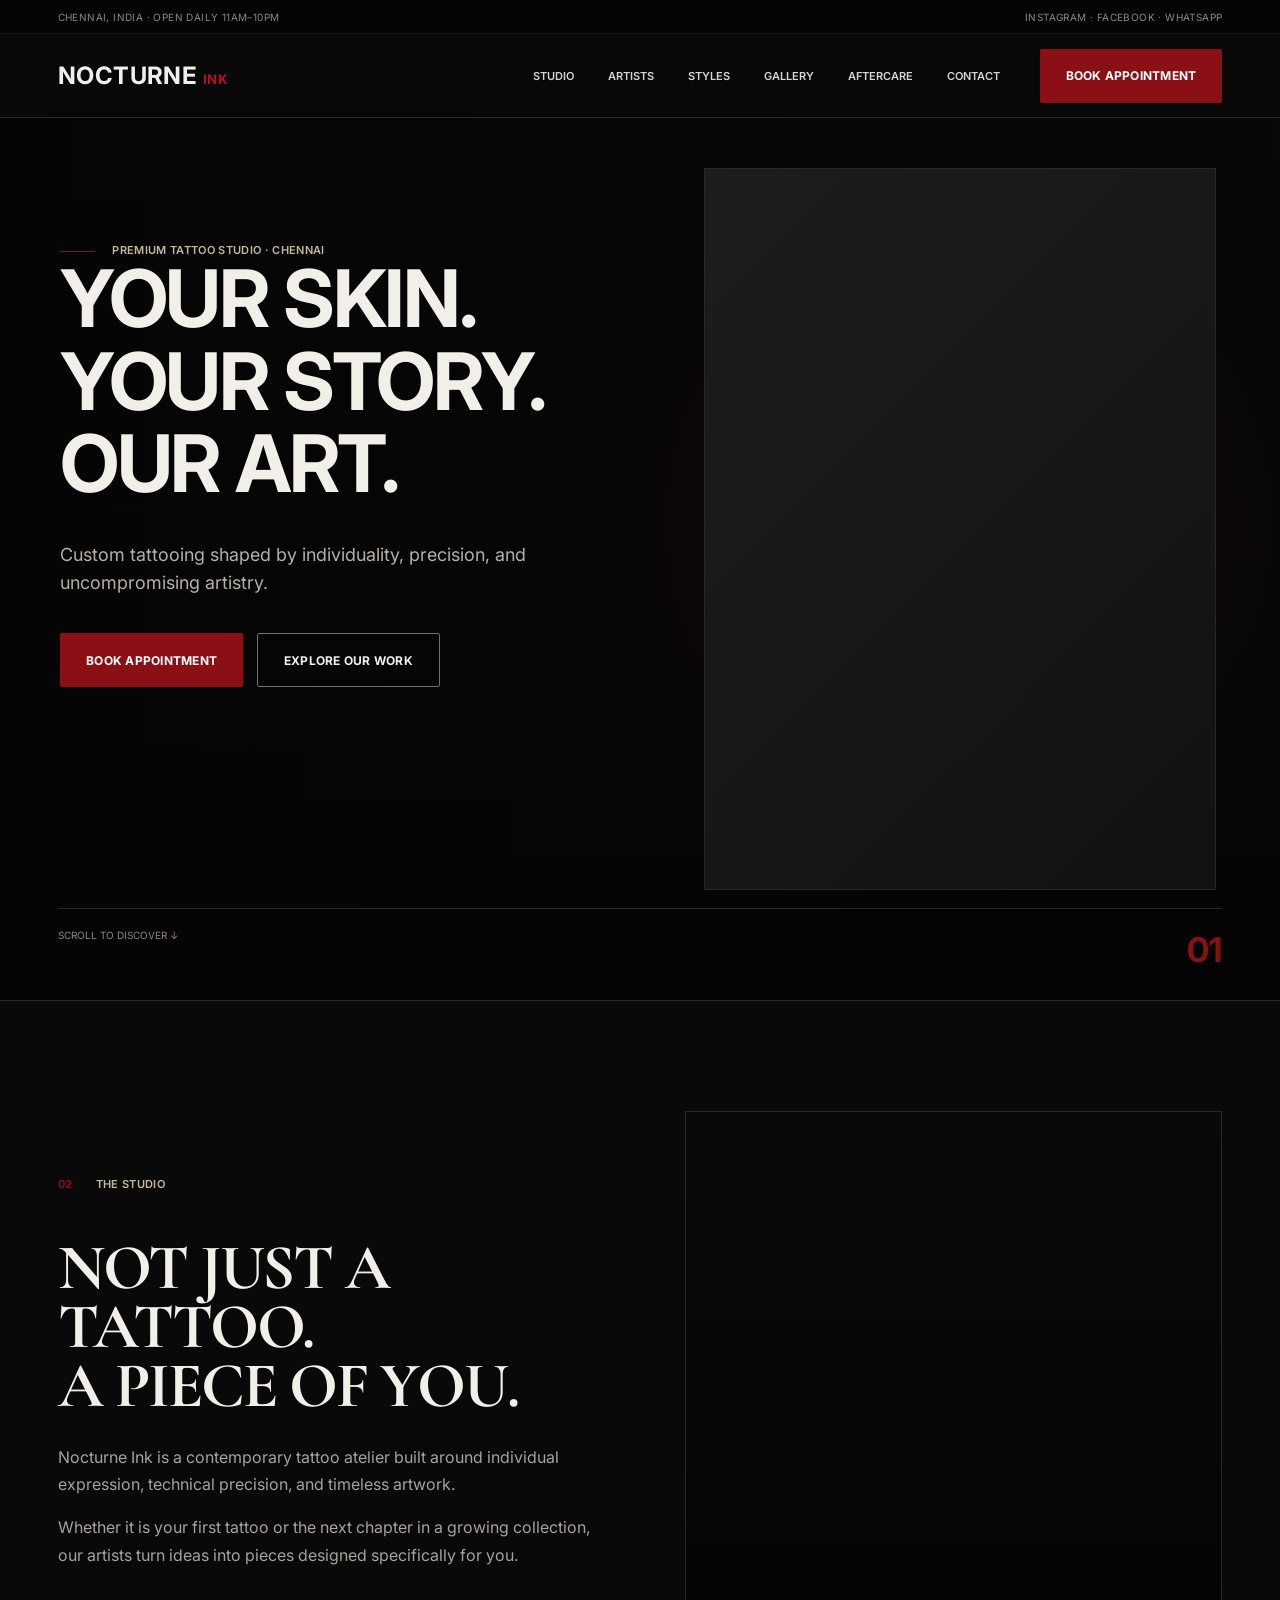
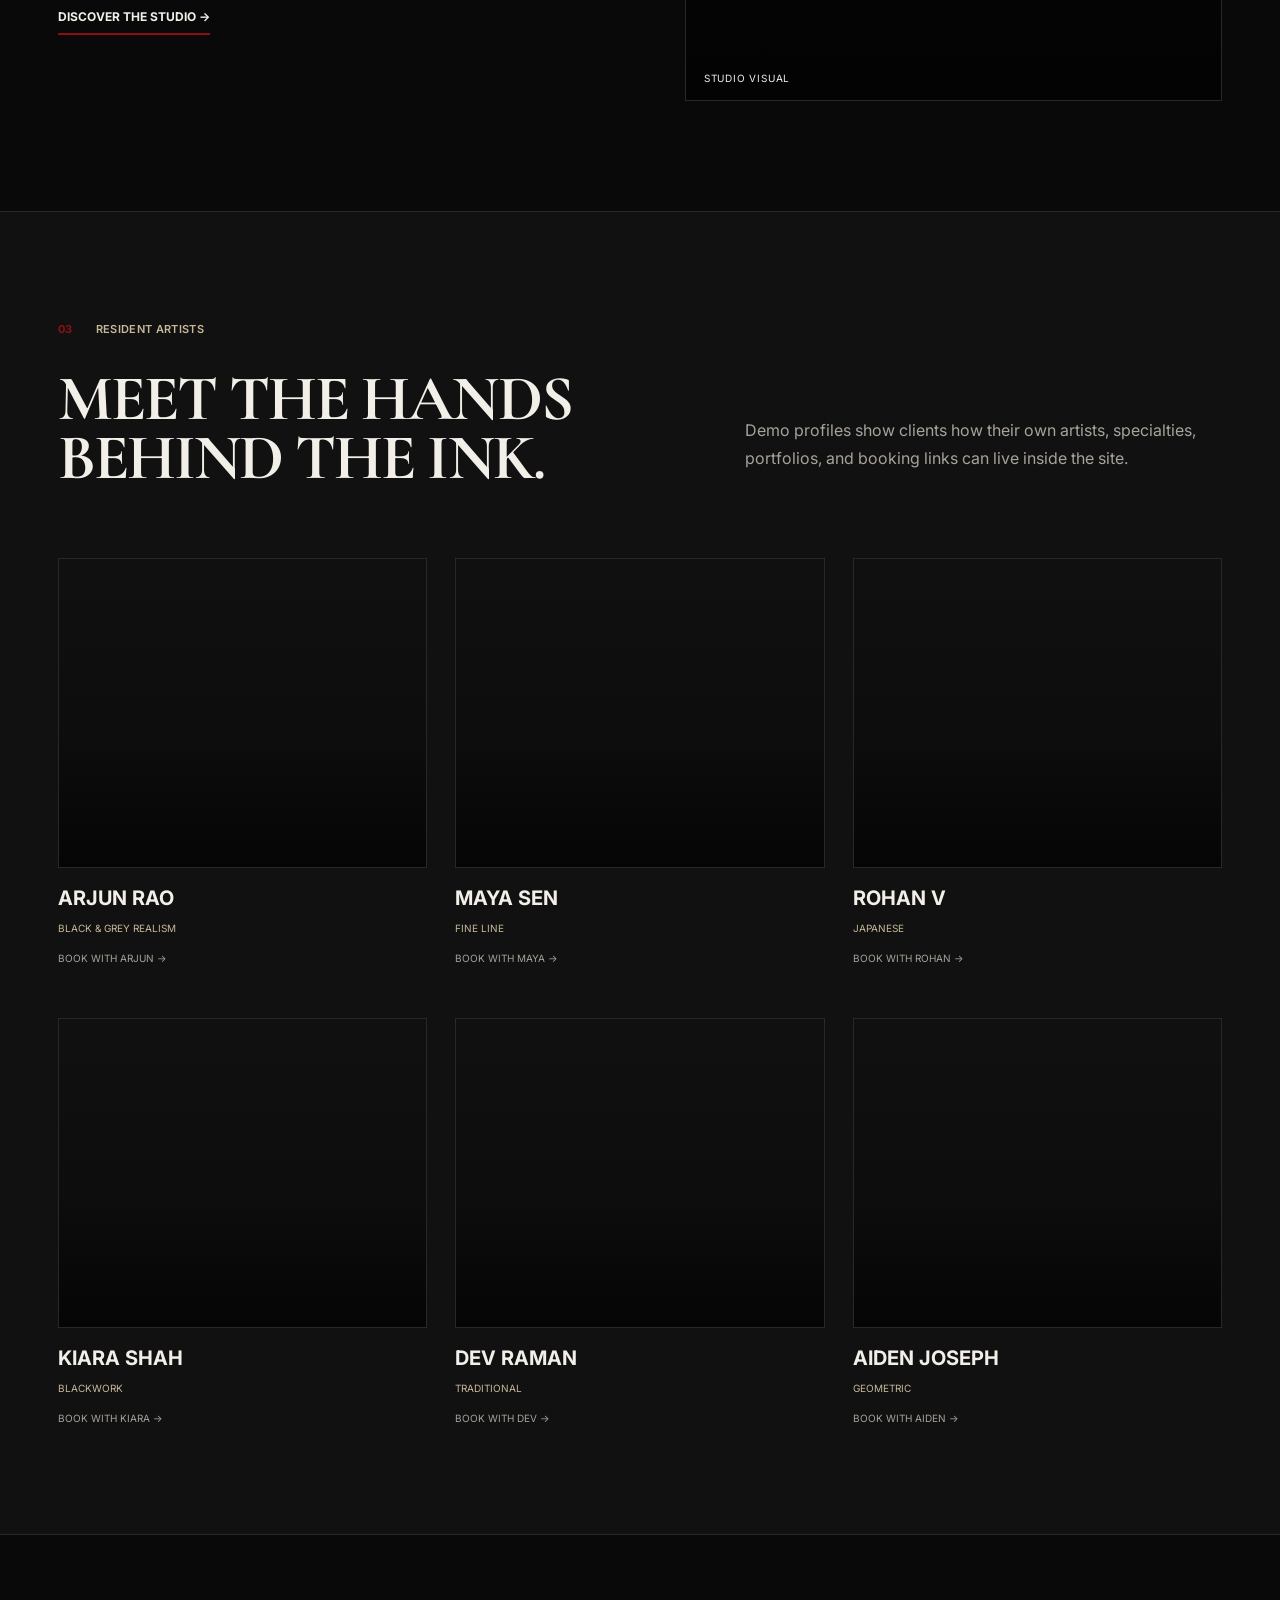
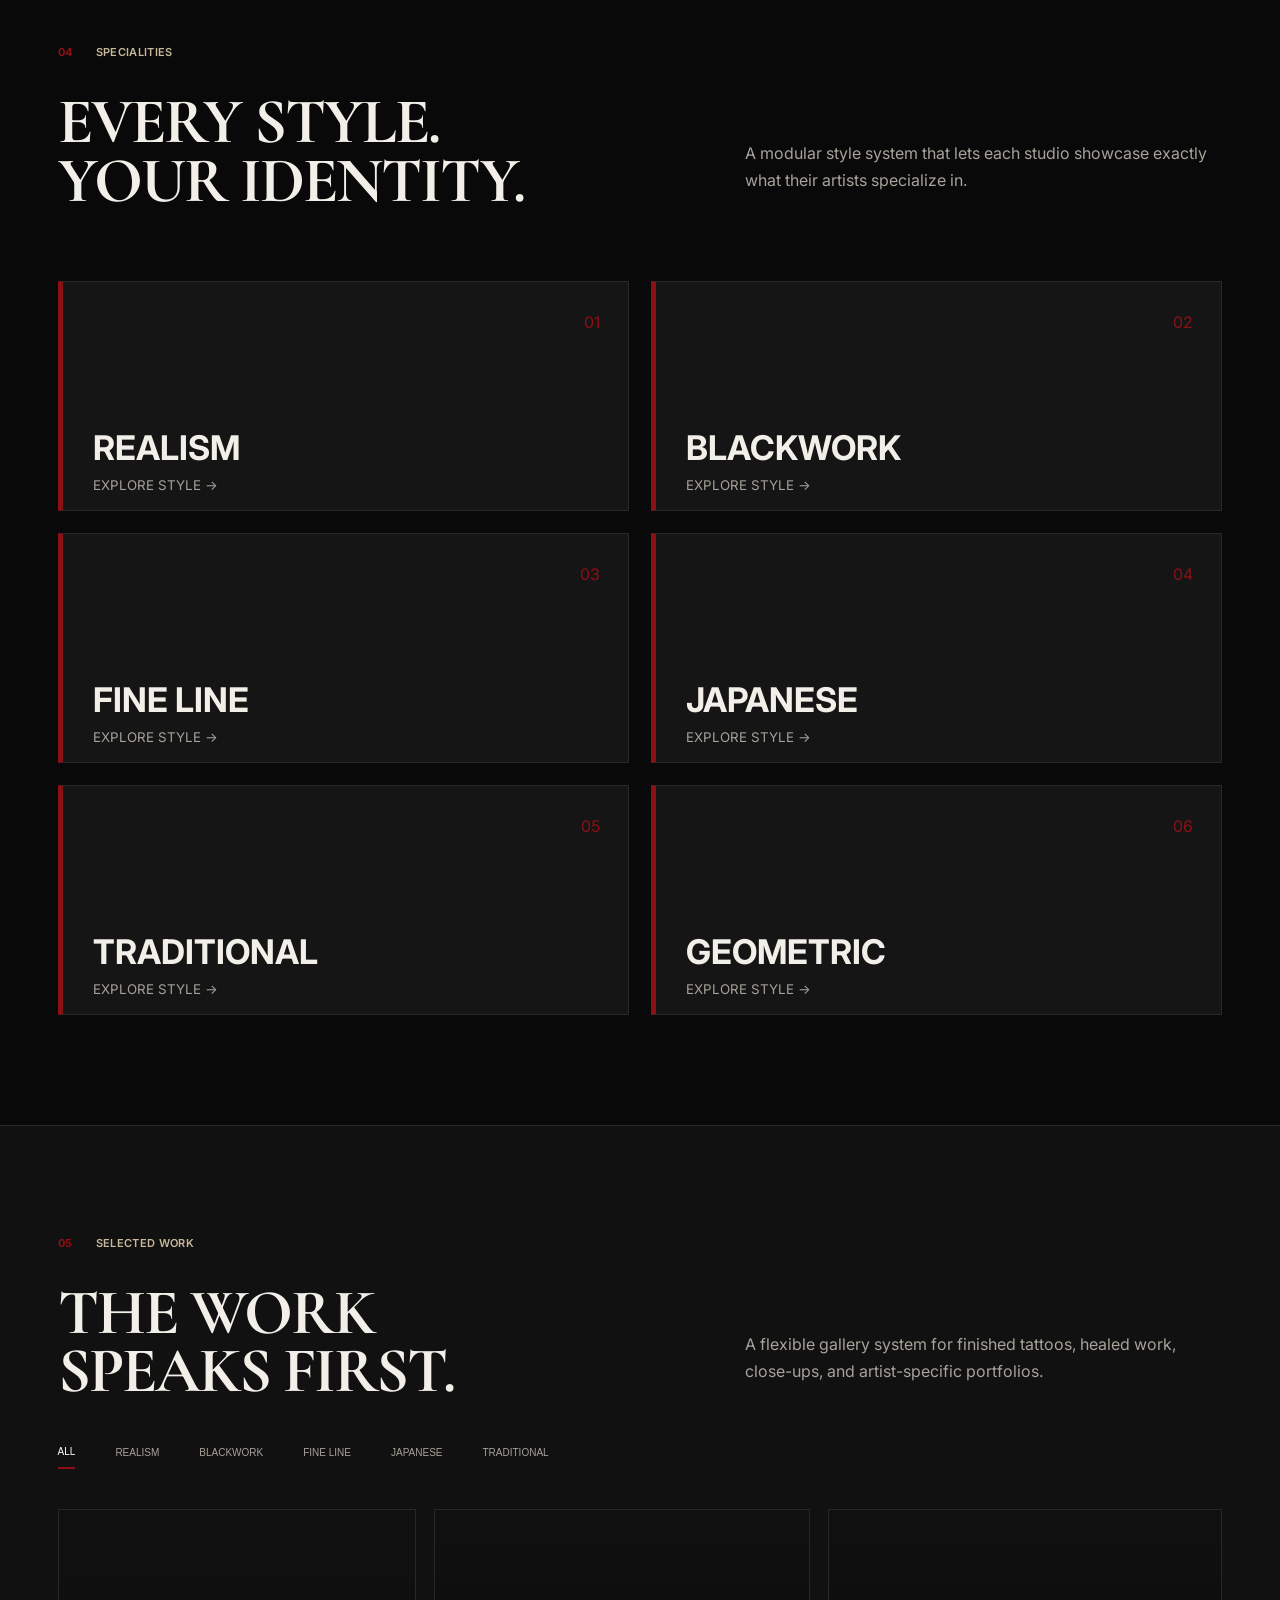
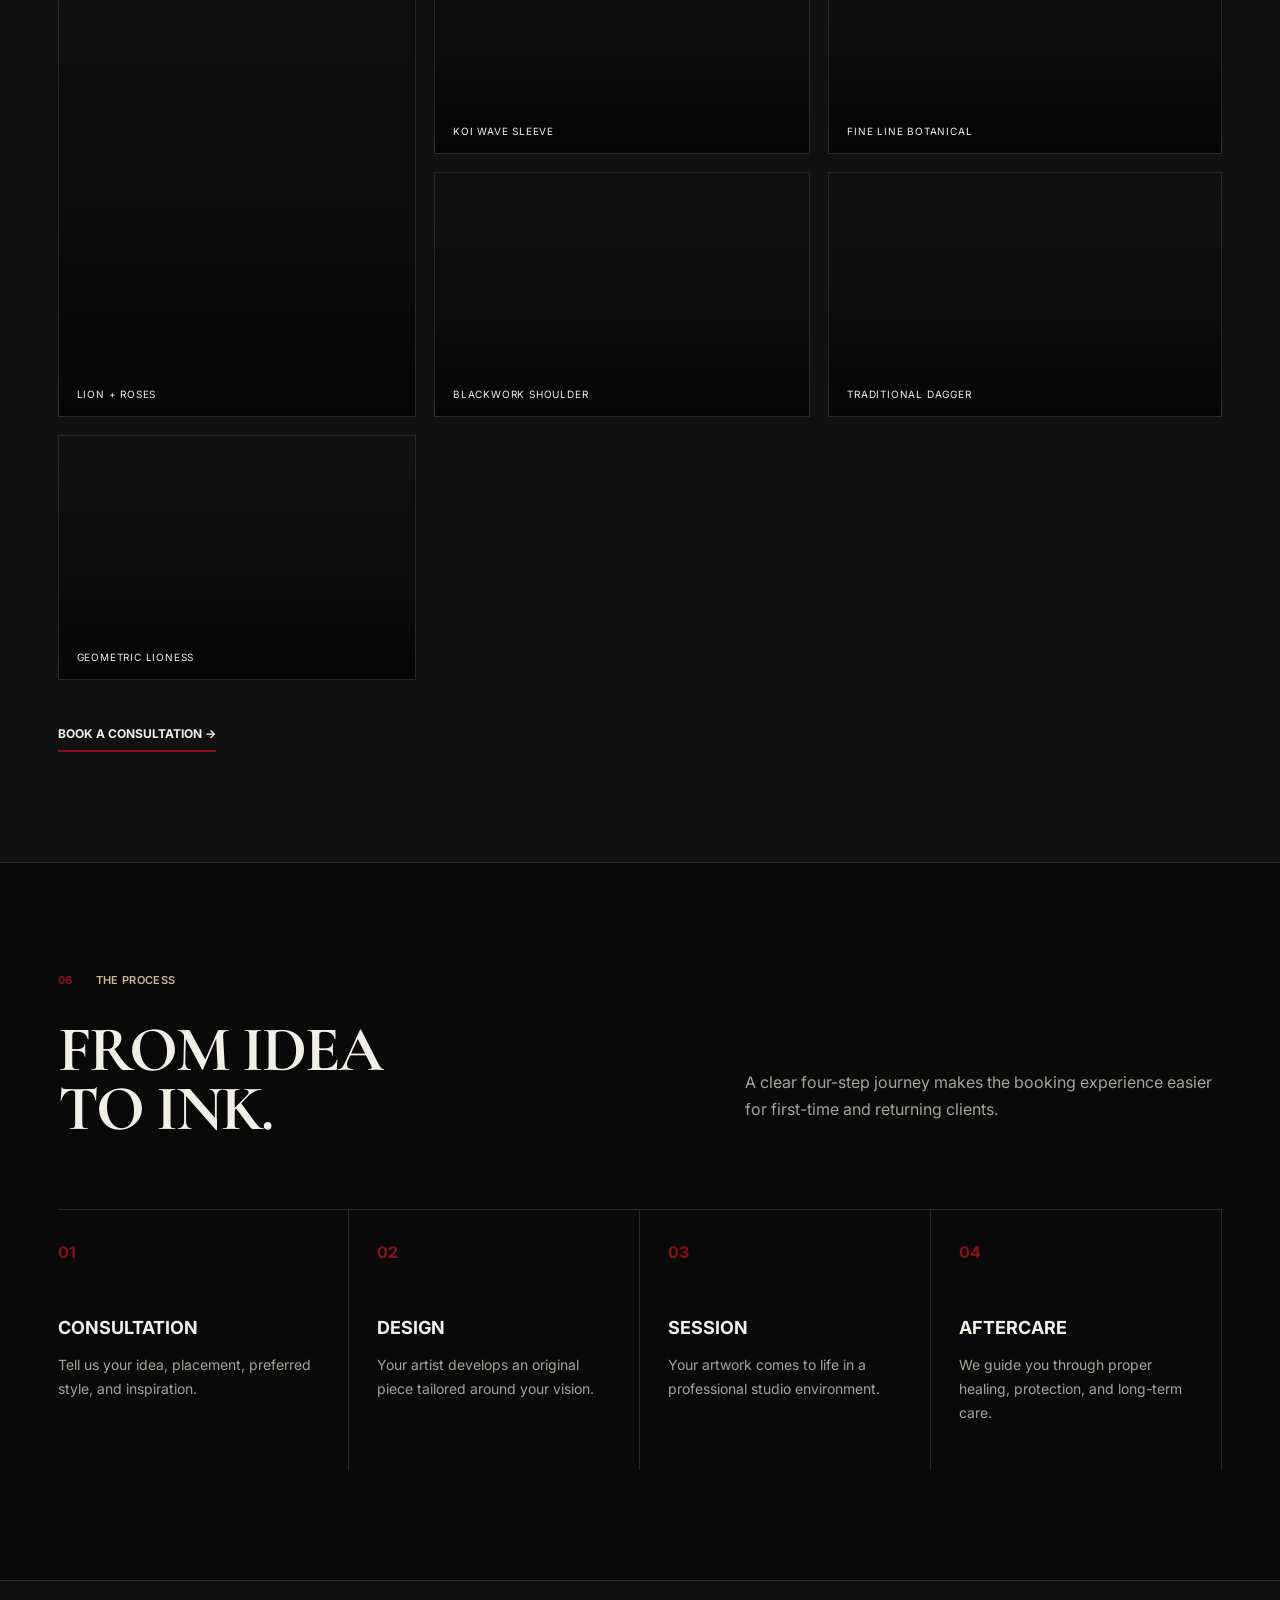
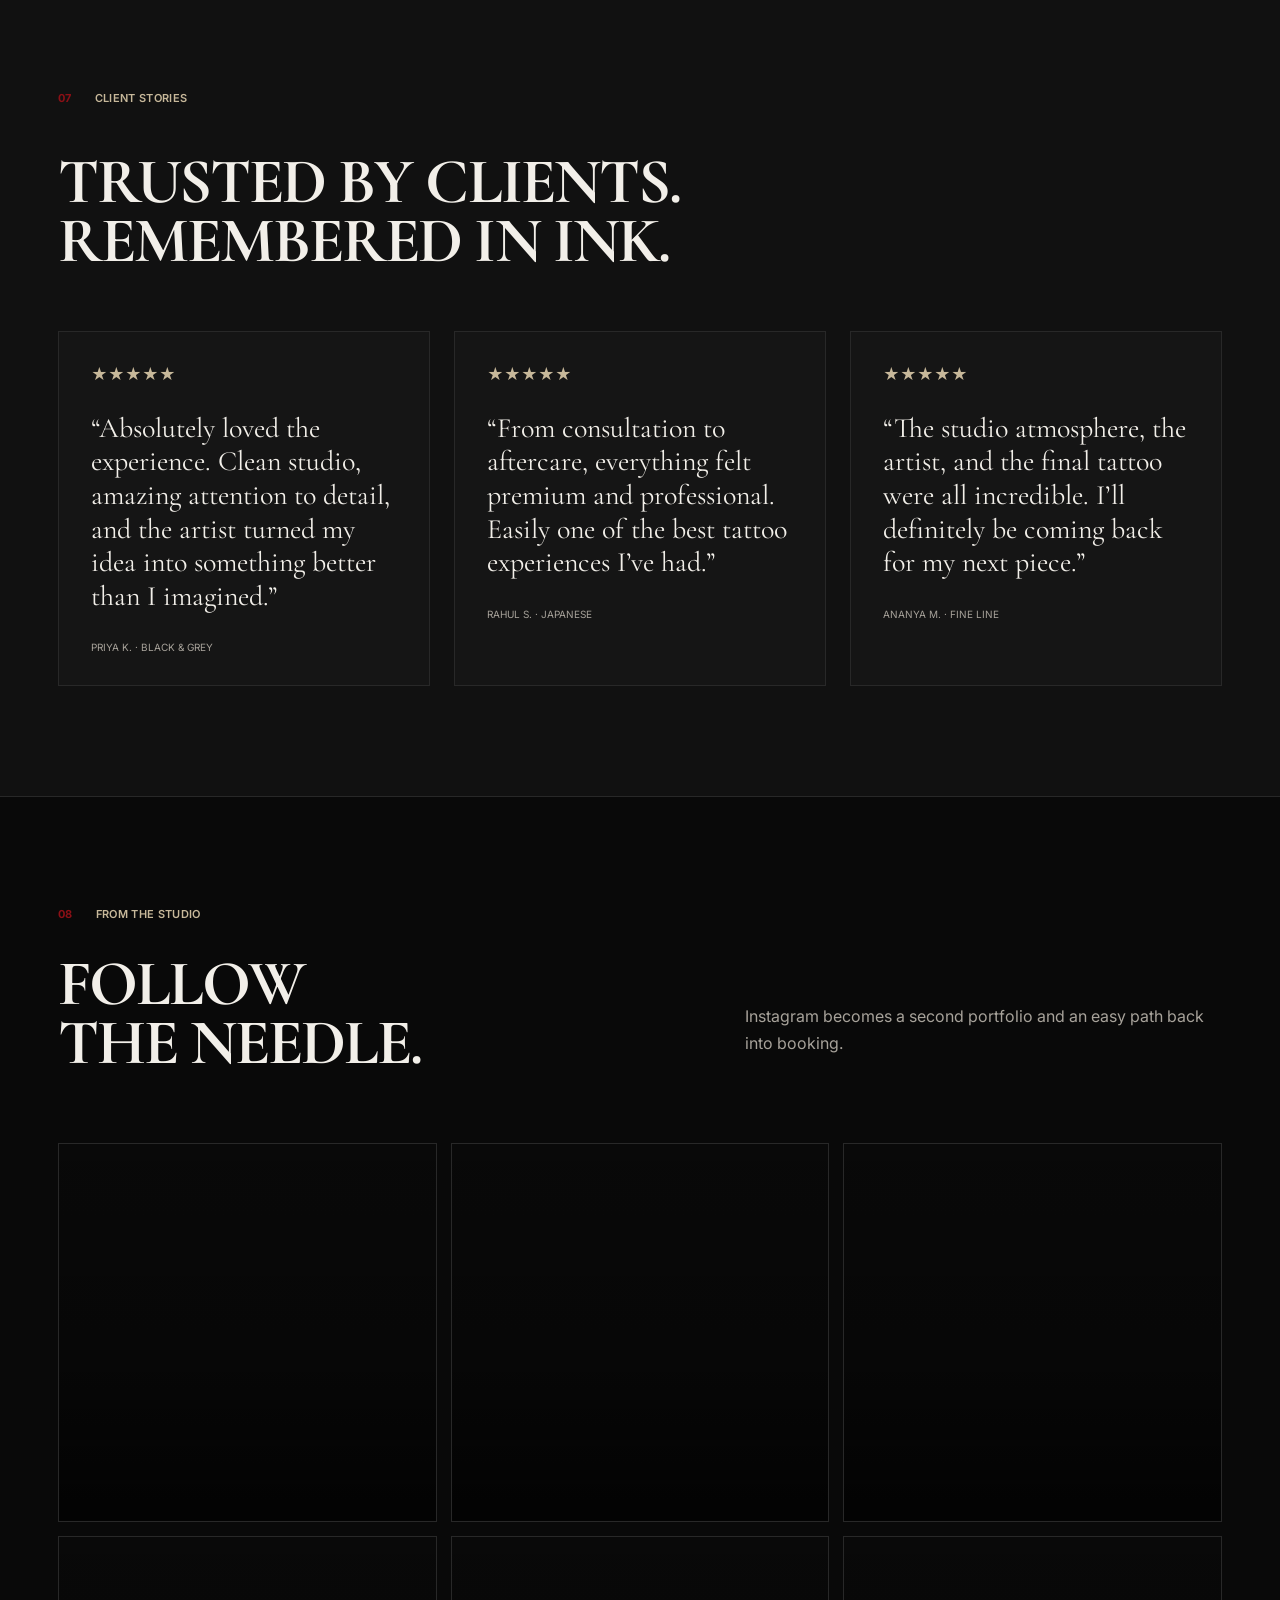
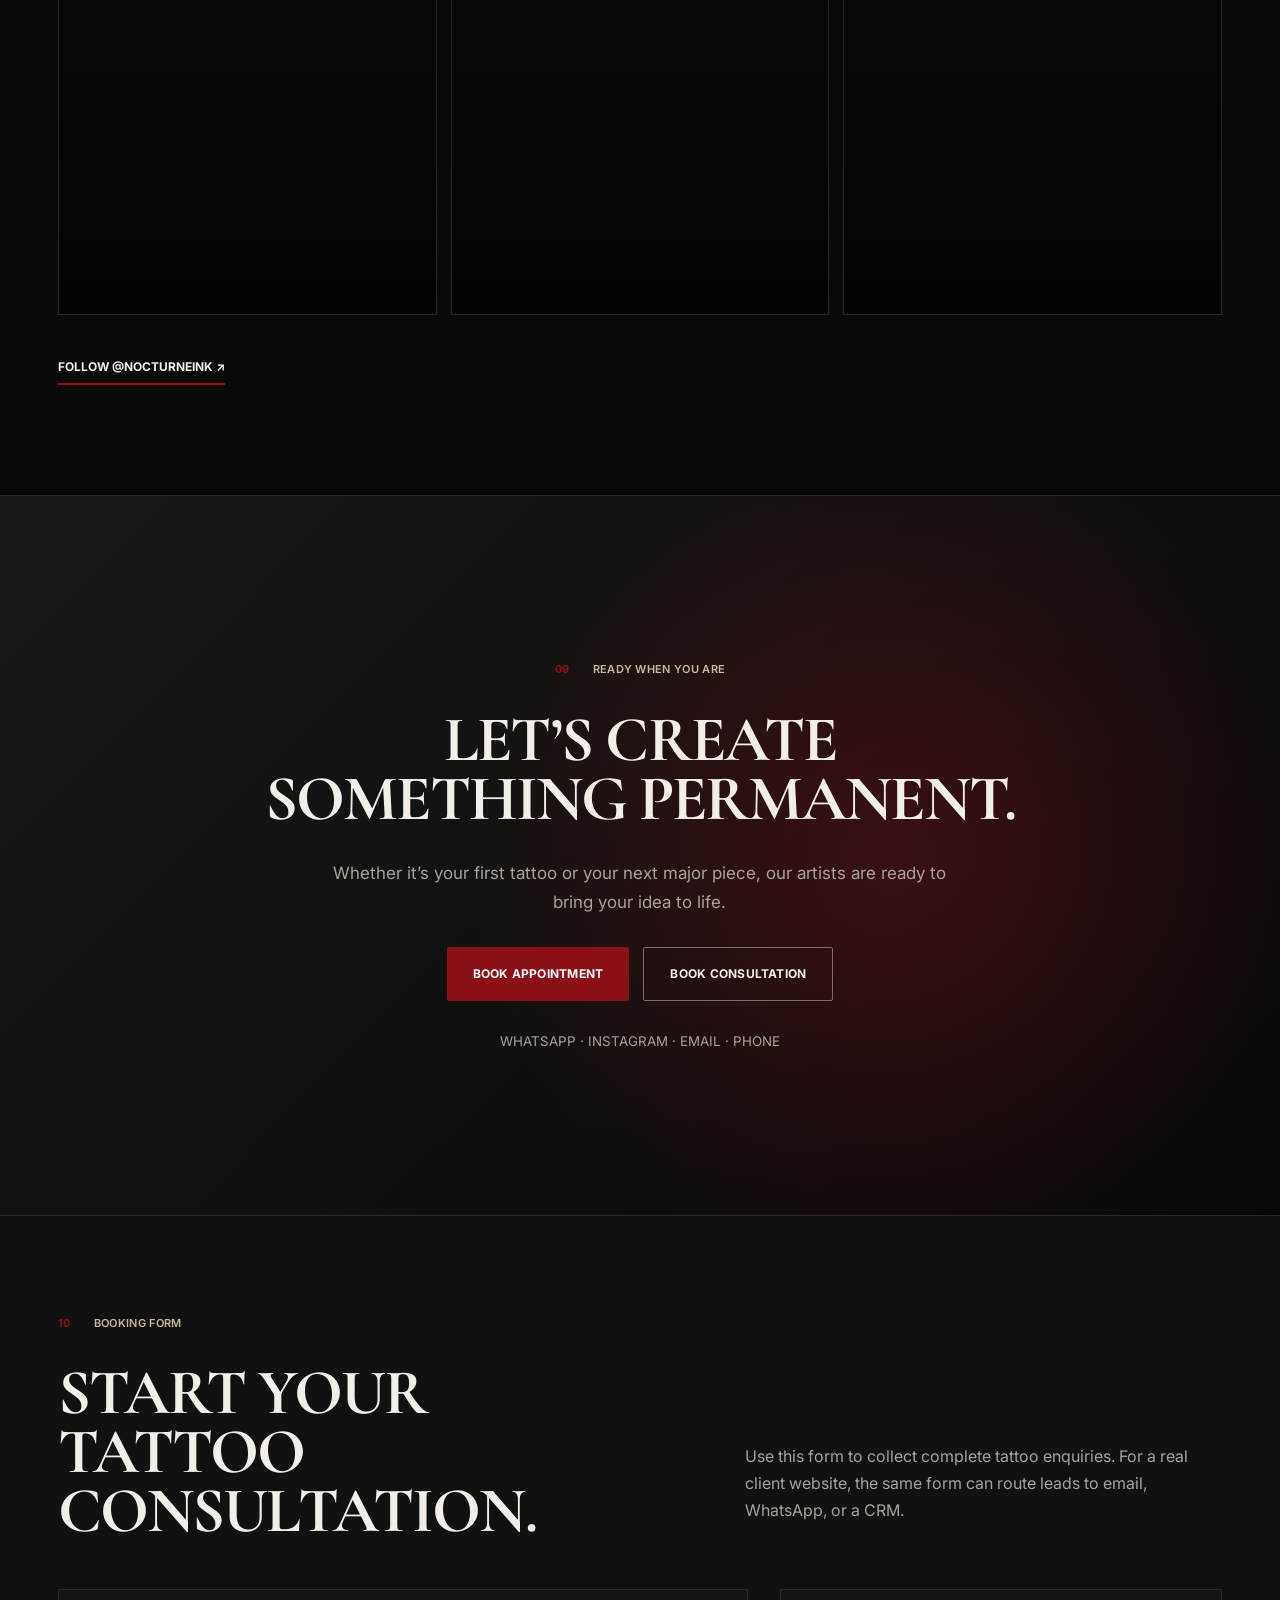
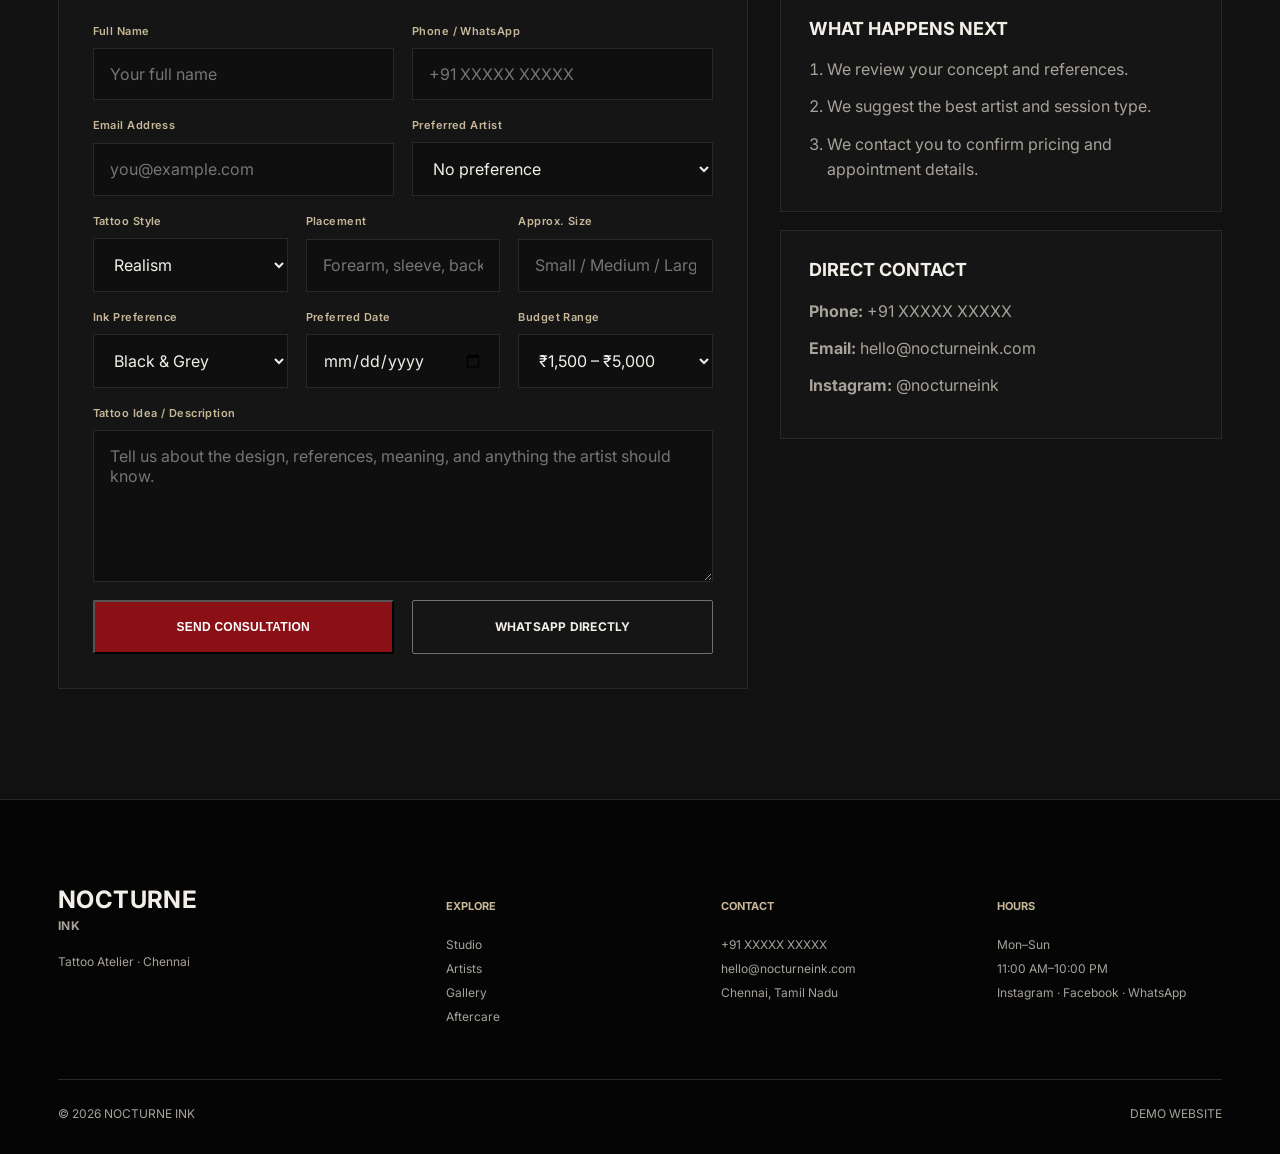
==== commit a3e877a3: "Add files via upload" ====
--- a/index.html
+++ b/index.html
@@ -1,58 +1,286 @@
-<!DOCTYPE html>
+<!doctype html>
 <html lang="en">
 <head>
-  <meta charset="UTF-8" />
-  <meta name="viewport" content="width=device-width, initial-scale=1.0" />
-  <meta name="theme-color" content="#080808" />
-  <meta name="description" content="Nocturne Ink — a premium tattoo studio concept in Chennai specializing in realism, blackwork, fine-line, Japanese, traditional and geometric tattooing." />
-  <meta property="og:title" content="Nocturne Ink — Chennai Tattoo Studio" />
-  <meta property="og:description" content="Custom tattooing with a dark luxury edge. Explore artists, work and consultation options." />
-  <meta property="og:type" content="website" />
-  <meta property="og:url" content="https://seanpxxl.github.io/nocturne-ink-demo/" />
-  <title>Nocturne Ink — Chennai Tattoo Studio</title>
+  <meta charset="utf-8" />
+  <meta name="viewport" content="width=device-width,initial-scale=1" />
+  <title>Nocturne Ink — Tattoo Atelier Chennai</title>
+  <meta name="description" content="Nocturne Ink — premium tattoo studio demo website." />
   <link rel="preconnect" href="https://fonts.googleapis.com">
   <link rel="preconnect" href="https://fonts.gstatic.com" crossorigin>
-  <link href="https://fonts.googleapis.com/css2?family=Cormorant+Garamond:wght@500;600;700&family=Inter:wght@400;500;600&display=swap" rel="stylesheet">
+  <link href="https://fonts.googleapis.com/css2?family=Cormorant+Garamond:wght@600;700&family=Inter:wght@400;500;600;700&display=swap" rel="stylesheet">
   <link rel="stylesheet" href="styles.css" />
 </head>
 <body>
-  <header class="site-header" id="top">
-    <a class="brand" href="index.html" aria-label="Nocturne Ink home"><span class="brand-mark">N</span><span class="brand-copy"><strong>NOCTURNE</strong><small>INK · CHENNAI</small></span></a>
-    <button class="menu-toggle" aria-label="Open menu" aria-expanded="false"><span></span><span></span></button>
-    <nav class="nav" aria-label="Main navigation"><a href="#studio">Studio</a><a href="artists.html">Artists</a><a href="gallery.html">Gallery</a><a href="contact.html">Contact</a><a class="nav-cta" href="booking.html">Book a session</a></nav>
+  <div class="topbar">
+    <span>CHENNAI, INDIA · OPEN DAILY 11AM–10PM</span>
+    <span class="topbar-social">INSTAGRAM · FACEBOOK · WHATSAPP</span>
+  </div>
+
+  <header class="nav-wrap">
+    <a href="#home" class="brand">NOCTURNE <span>INK</span></a>
+    <nav class="desktop-nav">
+      <a href="#studio">STUDIO</a>
+      <a href="#artists">ARTISTS</a>
+      <a href="#styles">STYLES</a>
+      <a href="#gallery">GALLERY</a>
+      <a href="#aftercare">AFTERCARE</a>
+      <a href="#contact">CONTACT</a>
+    </nav>
+    <a class="btn btn-primary nav-cta" href="#booking-form">BOOK APPOINTMENT</a>
+    <button class="menu-btn" aria-label="Open navigation" aria-expanded="false">
+      <span></span><span></span>
+    </button>
   </header>
 
+  <div class="mobile-menu">
+    <a href="#studio">STUDIO</a>
+    <a href="#artists">ARTISTS</a>
+    <a href="#styles">STYLES</a>
+    <a href="#gallery">GALLERY</a>
+    <a href="#aftercare">AFTERCARE</a>
+    <a href="#contact">CONTACT</a>
+    <a class="btn btn-primary" href="#booking-form">BOOK APPOINTMENT</a>
+  </div>
+
   <main>
-    <section class="hero">
-      <div class="hero-media" aria-hidden="true"></div><div class="hero-overlay"></div>
-      <div class="hero-content reveal"><p class="eyebrow">Chennai · India</p><h1>WEAR YOUR<br><em>STORY.</em></h1><p class="hero-copy">Custom tattooing for people who want art with presence. Designed around you, built to last.</p><div class="hero-actions"><a class="btn btn-primary" href="booking.html">Start your tattoo</a><a class="text-link" href="gallery.html">Explore our work <span>↗</span></a></div></div>
-      <div class="hero-meta"><span>Custom · Original · Personal</span><span class="scroll">Scroll ↓</span></div>
-    </section>
-
-    <section class="proof-strip" aria-label="Studio highlights"><div><strong>6</strong><span>Signature styles</span></div><div><strong>3</strong><span>Specialist artists</span></div><div><strong>1:1</strong><span>Consultation first</span></div><div><strong>100%</strong><span>Custom concepts</span></div></section>
-
-    <section class="marquee" aria-label="Tattoo styles"><div class="marquee-track"><span>REALISM</span><b>✦</b><span>BLACKWORK</span><b>✦</b><span>FINE-LINE</span><b>✦</b><span>JAPANESE</span><b>✦</b><span>TRADITIONAL</span><b>✦</b><span>GEOMETRIC</span><b>✦</b><span>REALISM</span><b>✦</b><span>BLACKWORK</span><b>✦</b><span>FINE-LINE</span><b>✦</b><span>JAPANESE</span><b>✦</b><span>TRADITIONAL</span><b>✦</b><span>GEOMETRIC</span><b>✦</b></div></section>
-
-    <section class="section split" id="studio"><div class="section-label reveal">01 / THE STUDIO</div><div class="split-content reveal"><h2>Not just ink.<br><em>A mark that means something.</em></h2><div class="split-copy"><p>Nocturne Ink is a fictional premium tattoo studio concept built for Chennai. Our approach combines meticulous craft, bold visual identity and a consultation-first experience.</p><p>Every piece starts with your story — then we shape it into artwork made specifically for your body.</p><a class="text-link" href="booking.html">Plan your piece <span>↗</span></a></div></div></section>
-
-    <section class="styles-grid" id="styles"><article class="style-card style-1 reveal"><span>01</span><div><h3>Realism</h3><p>Portraits, wildlife and high-detail black & grey.</p></div></article><article class="style-card style-2 reveal"><span>02</span><div><h3>Blackwork</h3><p>Graphic contrast, dark ornamental forms and bold silhouettes.</p></div></article><article class="style-card style-3 reveal"><span>03</span><div><h3>Fine-line</h3><p>Delicate, precise and minimal designs with clean detail.</p></div></article><article class="style-card style-4 reveal"><span>04</span><div><h3>Japanese</h3><p>Large-scale compositions inspired by traditional iconography.</p></div></article><article class="style-card style-5 reveal"><span>05</span><div><h3>Traditional</h3><p>Strong lines, timeless motifs and unmistakable character.</p></div></article><article class="style-card style-6 reveal"><span>06</span><div><h3>Geometric</h3><p>Symmetry, sacred geometry and body-aware pattern work.</p></div></article></section>
-
-    <section class="section artists" id="artists"><div class="section-head reveal"><div class="section-label">02 / ARTISTS</div><h2>Different hands.<br><em>One standard.</em></h2></div><div class="artist-grid"><a class="artist-card reveal" href="artists.html#arjun"><div class="artist-img artist-a"></div><div class="artist-info"><div><h3>Arjun Vale</h3><p>Realism · Black & Grey</p></div><span>↗</span></div></a><a class="artist-card reveal" href="artists.html#mira"><div class="artist-img artist-b"></div><div class="artist-info"><div><h3>Mira Sen</h3><p>Fine-line · Ornamental</p></div><span>↗</span></div></a><a class="artist-card reveal" href="artists.html#ren"><div class="artist-img artist-c"></div><div class="artist-info"><div><h3>Ren Ishaan</h3><p>Japanese · Blackwork</p></div><span>↗</span></div></a></div><div class="section-more reveal"><a class="text-link" href="artists.html">Meet every artist <span>↗</span></a></div></section>
-
-    <section class="work" id="work"><div class="work-intro reveal"><div class="section-label">03 / SELECTED WORK</div><h2>Made to be<br><em>remembered.</em></h2></div><a class="work-grid" href="gallery.html" aria-label="View tattoo gallery"><div class="work-img work-a reveal"></div><div class="work-img work-b reveal"></div><div class="work-img work-c reveal"></div><div class="work-img work-d reveal"></div></a><div class="section-more work-more reveal"><a class="text-link" href="gallery.html">View full gallery <span>↗</span></a></div></section>
-
-    <section class="reviews section"><div class="section-head reveal"><div class="section-label">04 / CLIENT WORDS</div><h2>The art stays.<br><em>So does the experience.</em></h2></div><div class="review-grid"><article class="review-card reveal"><div class="stars">★★★★★</div><blockquote>“I came in with a rough idea and left with something that actually felt like mine. The consultation made all the difference.”</blockquote><footer><strong>Aanya R.</strong><span>Fine-line · Chennai</span></footer></article><article class="review-card reveal"><div class="stars">★★★★★</div><blockquote>“The design was adjusted around my arm instead of forcing the reference onto it. That attention to placement was exactly what I wanted.”</blockquote><footer><strong>Vikram K.</strong><span>Blackwork · Chennai</span></footer></article><article class="review-card reveal"><div class="stars">★★★★★</div><blockquote>“Clean studio, calm process, no rushing. Every step was explained before we started.”</blockquote><footer><strong>Rhea M.</strong><span>Realism · Chennai</span></footer></article></div><p class="demo-disclaimer reveal">Sample testimonials for this demo concept. Replace with verified client reviews in production.</p></section>
-
-    <section class="process section"><div class="section-head reveal"><div class="section-label">05 / PROCESS</div><h2>From thought<br><em>to skin.</em></h2></div><div class="process-list"><article class="reveal"><span>01</span><h3>Tell us the idea</h3><p>Share references, placement, approximate size and what you want the piece to feel like.</p></article><article class="reveal"><span>02</span><h3>Artist consultation</h3><p>We pair the concept with the right artist and refine direction, scale and composition.</p></article><article class="reveal"><span>03</span><h3>Deposit & design</h3><p>Once scope is agreed, a deposit secures your appointment and the custom design process begins.</p></article><article class="reveal"><span>04</span><h3>Tattoo & aftercare</h3><p>Your piece is tattooed in a focused session, followed by clear healing guidance.</p></article></div></section>
-
-    <section class="deposit-band"><div class="deposit-copy reveal"><p class="eyebrow">Booking clarity</p><h2>Your appointment is reserved<br><em>only after a deposit.</em></h2></div><div class="deposit-points reveal"><p><span>01</span> Consultation first — no pressure to book.</p><p><span>02</span> Deposit amount depends on scope and session length.</p><p><span>03</span> Final quote is confirmed before the tattoo appointment.</p><a class="text-link" href="booking.html">See booking form <span>↗</span></a></div></section>
-
-    <section class="faq section"><div class="section-head reveal"><div class="section-label">06 / FAQ</div><h2>Before you<br><em>book.</em></h2></div><div class="faq-list reveal"><details><summary>How much does a tattoo cost?<span>+</span></summary><p>Pricing depends on size, placement, detail, style and artist time. Submit a consultation brief first and the studio can estimate the project before booking.</p></details><details><summary>Can I bring a Pinterest or Instagram reference?<span>+</span></summary><p>Yes. References are useful for direction, but the final design should be adapted into an original piece built for your body and anatomy.</p></details><details><summary>Do I need to know which artist I want?<span>+</span></summary><p>No. If you are unsure, describe the piece and the studio can recommend the artist whose style best fits it.</p></details><details><summary>Can I book through WhatsApp?<span>+</span></summary><p>Yes for the production version. This demo uses placeholder contact details until it is adapted for a real studio.</p></details><details><summary>What should I do before my appointment?<span>+</span></summary><p>Sleep well, hydrate, eat beforehand and avoid arriving intoxicated. Your artist should also give you any placement-specific preparation instructions.</p></details></div></section>
-
-    <section class="booking" id="booking"><div class="booking-bg"></div><div class="booking-overlay"></div><div class="booking-content reveal"><p class="eyebrow">Ready when you are</p><h2>YOUR NEXT<br><em>PIECE STARTS HERE.</em></h2><p>Send us the idea. We’ll help you take it from reference to original artwork.</p><div class="booking-actions"><a class="btn btn-primary" href="booking.html">Book consultation</a><a class="btn btn-ghost" href="contact.html">Contact studio</a></div></div></section>
+    <section class="hero" id="home">
+      <div class="hero-content">
+        <div class="eyebrow"><i></i> PREMIUM TATTOO STUDIO · CHENNAI</div>
+        <h1>YOUR SKIN.<br>YOUR STORY.<br>OUR ART.</h1>
+        <p>Custom tattooing shaped by individuality, precision, and uncompromising artistry.</p>
+        <div class="hero-actions">
+          <a href="#booking-form" class="btn btn-primary">BOOK APPOINTMENT</a>
+          <a href="#gallery" class="btn btn-outline">EXPLORE OUR WORK</a>
+        </div>
+      </div>
+      <div class="hero-visual placeholder">
+        <div class="red-glow"></div>
+        <span>ARTIST / TATTOO HERO VISUAL</span>
+      </div>
+      <div class="hero-footer">
+        <span>SCROLL TO DISCOVER ↓</span>
+        <strong>01</strong>
+      </div>
+    </section>
+
+    <section class="section split" id="studio">
+      <div>
+        <div class="section-label"><b>02</b> THE STUDIO</div>
+        <h2>NOT JUST A TATTOO.<br>A PIECE OF YOU.</h2>
+        <p>Nocturne Ink is a contemporary tattoo atelier built around individual expression, technical precision, and timeless artwork.</p>
+        <p>Whether it is your first tattoo or the next chapter in a growing collection, our artists turn ideas into pieces designed specifically for you.</p>
+        <a class="text-link" href="#contact">DISCOVER THE STUDIO →</a>
+      </div>
+      <div class="studio-visual photo-card studio-shot"><span>STUDIO VISUAL</span></div>
+    </section>
+
+    <section class="section alt" id="artists">
+      <div class="section-head">
+        <div>
+          <div class="section-label"><b>03</b> RESIDENT ARTISTS</div>
+          <h2>MEET THE HANDS<br>BEHIND THE INK.</h2>
+        </div>
+        <p>Demo profiles show clients how their own artists, specialties, portfolios, and booking links can live inside the site.</p>
+      </div>
+
+      <div class="artist-grid">
+        <article class="artist-card"><div class="artist-img photo-card artist-1"></div><h3>ARJUN RAO</h3><small>BLACK & GREY REALISM</small><a href="#booking-form">BOOK WITH ARJUN →</a></article>
+        <article class="artist-card"><div class="artist-img photo-card artist-2"></div><h3>MAYA SEN</h3><small>FINE LINE</small><a href="#booking-form">BOOK WITH MAYA →</a></article>
+        <article class="artist-card"><div class="artist-img photo-card artist-3"></div><h3>ROHAN V</h3><small>JAPANESE</small><a href="#booking-form">BOOK WITH ROHAN →</a></article>
+        <article class="artist-card"><div class="artist-img photo-card artist-4"></div><h3>KIARA SHAH</h3><small>BLACKWORK</small><a href="#booking-form">BOOK WITH KIARA →</a></article>
+        <article class="artist-card"><div class="artist-img photo-card artist-2"></div><h3>DEV RAMAN</h3><small>TRADITIONAL</small><a href="#booking-form">BOOK WITH DEV →</a></article>
+        <article class="artist-card"><div class="artist-img photo-card artist-3"></div><h3>AIDEN JOSEPH</h3><small>GEOMETRIC</small><a href="#booking-form">BOOK WITH AIDEN →</a></article>
+      </div>
+    </section>
+
+    <section class="section" id="styles">
+      <div class="section-head">
+        <div>
+          <div class="section-label"><b>04</b> SPECIALITIES</div>
+          <h2>EVERY STYLE.<br>YOUR IDENTITY.</h2>
+        </div>
+        <p>A modular style system that lets each studio showcase exactly what their artists specialize in.</p>
+      </div>
+
+      <div class="style-grid">
+        <a class="style-card" href="#"><span>01</span><h3>REALISM</h3><small>EXPLORE STYLE →</small></a>
+        <a class="style-card" href="#"><span>02</span><h3>BLACKWORK</h3><small>EXPLORE STYLE →</small></a>
+        <a class="style-card" href="#"><span>03</span><h3>FINE LINE</h3><small>EXPLORE STYLE →</small></a>
+        <a class="style-card" href="#"><span>04</span><h3>JAPANESE</h3><small>EXPLORE STYLE →</small></a>
+        <a class="style-card" href="#"><span>05</span><h3>TRADITIONAL</h3><small>EXPLORE STYLE →</small></a>
+        <a class="style-card" href="#"><span>06</span><h3>GEOMETRIC</h3><small>EXPLORE STYLE →</small></a>
+      </div>
+    </section>
+
+    <section class="section alt" id="gallery">
+      <div class="section-head">
+        <div>
+          <div class="section-label"><b>05</b> SELECTED WORK</div>
+          <h2>THE WORK<br>SPEAKS FIRST.</h2>
+        </div>
+        <p>A flexible gallery system for finished tattoos, healed work, close-ups, and artist-specific portfolios.</p>
+      </div>
+
+      <div class="filters">
+        <button class="active">ALL</button><button>REALISM</button><button>BLACKWORK</button><button>FINE LINE</button><button>JAPANESE</button><button>TRADITIONAL</button>
+      </div>
+
+      <div class="gallery-grid">
+        <div class="gallery-item tall photo-card work-1"><span>LION + ROSES</span></div>
+        <div class="gallery-item photo-card work-2"><span>KOI WAVE SLEEVE</span></div>
+        <div class="gallery-item photo-card work-3"><span>FINE LINE BOTANICAL</span></div>
+        <div class="gallery-item small photo-card work-4"><span>BLACKWORK SHOULDER</span></div>
+        <div class="gallery-item small photo-card work-5"><span>TRADITIONAL DAGGER</span></div>
+        <div class="gallery-item small photo-card work-6"><span>GEOMETRIC LIONESS</span></div>
+      </div>
+      <a class="text-link" href="#booking-form">BOOK A CONSULTATION →</a>
+    </section>
+
+    <section class="section" id="process">
+      <div class="section-head">
+        <div>
+          <div class="section-label"><b>06</b> THE PROCESS</div>
+          <h2>FROM IDEA<br>TO INK.</h2>
+        </div>
+        <p>A clear four-step journey makes the booking experience easier for first-time and returning clients.</p>
+      </div>
+      <div class="process-grid">
+        <article><b>01</b><h3>CONSULTATION</h3><p>Tell us your idea, placement, preferred style, and inspiration.</p></article>
+        <article><b>02</b><h3>DESIGN</h3><p>Your artist develops an original piece tailored around your vision.</p></article>
+        <article><b>03</b><h3>SESSION</h3><p>Your artwork comes to life in a professional studio environment.</p></article>
+        <article id="aftercare"><b>04</b><h3>AFTERCARE</h3><p>We guide you through proper healing, protection, and long-term care.</p></article>
+      </div>
+    </section>
+
+    <section class="section alt reviews">
+      <div class="section-label"><b>07</b> CLIENT STORIES</div>
+      <h2>TRUSTED BY CLIENTS.<br>REMEMBERED IN INK.</h2>
+      <div class="review-grid">
+        <blockquote><div>★★★★★</div><p>“Absolutely loved the experience. Clean studio, amazing attention to detail, and the artist turned my idea into something better than I imagined.”</p><footer>PRIYA K. · BLACK & GREY</footer></blockquote>
+        <blockquote><div>★★★★★</div><p>“From consultation to aftercare, everything felt premium and professional. Easily one of the best tattoo experiences I’ve had.”</p><footer>RAHUL S. · JAPANESE</footer></blockquote>
+        <blockquote><div>★★★★★</div><p>“The studio atmosphere, the artist, and the final tattoo were all incredible. I’ll definitely be coming back for my next piece.”</p><footer>ANANYA M. · FINE LINE</footer></blockquote>
+      </div>
+    </section>
+
+    <section class="section instagram">
+      <div class="section-head">
+        <div>
+          <div class="section-label"><b>08</b> FROM THE STUDIO</div>
+          <h2>FOLLOW<br>THE NEEDLE.</h2>
+        </div>
+        <p>Instagram becomes a second portfolio and an easy path back into booking.</p>
+      </div>
+      <div class="insta-grid">
+        <div class="photo-card work-1"></div><div class="photo-card work-2"></div><div class="photo-card work-3"></div>
+        <div class="photo-card work-4"></div><div class="photo-card work-5"></div><div class="photo-card work-6"></div>
+      </div>
+      <a class="text-link" href="#booking-form">FOLLOW @NOCTURNEINK ↗</a>
+    </section>
+
+    <section class="booking" id="booking">
+      <div class="booking-overlay"></div>
+      <div class="booking-content">
+        <div class="section-label"><b>09</b> READY WHEN YOU ARE</div>
+        <h2>LET’S CREATE<br>SOMETHING PERMANENT.</h2>
+        <p>Whether it’s your first tattoo or your next major piece, our artists are ready to bring your idea to life.</p>
+        <div class="hero-actions">
+          <a href="#booking-form" class="btn btn-primary">BOOK APPOINTMENT</a>
+          <a href="#booking-form" class="btn btn-outline">BOOK CONSULTATION</a>
+        </div>
+        <small>WHATSAPP · INSTAGRAM · EMAIL · PHONE</small>
+      </div>
+    </section>
+  
+
+    <section class="section alt booking-form-section" id="booking-form">
+      <div class="section-head compact-head">
+        <div>
+          <div class="section-label"><b>10</b> BOOKING FORM</div>
+          <h2>START YOUR<br>TATTOO CONSULTATION.</h2>
+        </div>
+        <p>Use this form to collect complete tattoo enquiries. For a real client website, the same form can route leads to email, WhatsApp, or a CRM.</p>
+      </div>
+      <div class="booking-grid">
+        <div class="booking-panel">
+          <form id="consultation-form" class="consultation-form">
+            <div class="form-grid two-up">
+              <label><span>Full Name</span><input type="text" name="name" required placeholder="Your full name"></label>
+              <label><span>Phone / WhatsApp</span><input type="tel" name="phone" required placeholder="+91 XXXXX XXXXX"></label>
+            </div>
+            <div class="form-grid two-up">
+              <label><span>Email Address</span><input type="email" name="email" required placeholder="you@example.com"></label>
+              <label><span>Preferred Artist</span>
+                <select name="artist">
+                  <option value="No preference">No preference</option>
+                  <option>Arjun Rao</option><option>Maya Sen</option><option>Rohan V</option>
+                  <option>Kiara Shah</option><option>Dev Raman</option><option>Aiden Joseph</option>
+                </select>
+              </label>
+            </div>
+            <div class="form-grid three-up">
+              <label><span>Tattoo Style</span>
+                <select name="style"><option>Realism</option><option>Blackwork</option><option>Fine Line</option><option>Japanese</option><option>Traditional</option><option>Geometric</option></select>
+              </label>
+              <label><span>Placement</span><input type="text" name="placement" placeholder="Forearm, sleeve, back..."></label>
+              <label><span>Approx. Size</span><input type="text" name="size" placeholder="Small / Medium / Large"></label>
+            </div>
+            <div class="form-grid three-up">
+              <label><span>Ink Preference</span>
+                <select name="ink"><option>Black & Grey</option><option>Colour</option><option>Not sure yet</option></select>
+              </label>
+              <label><span>Preferred Date</span><input type="date" name="date"></label>
+              <label><span>Budget Range</span>
+                <select name="budget"><option>₹1,500 – ₹5,000</option><option>₹5,000 – ₹10,000</option><option>₹10,000 – ₹20,000</option><option>₹20,000+</option><option>Need consultation first</option></select>
+              </label>
+            </div>
+            <label><span>Tattoo Idea / Description</span><textarea name="idea" rows="6" required placeholder="Tell us about the design, references, meaning, and anything the artist should know."></textarea></label>
+            <div class="form-grid two-up submit-row">
+              <button type="submit" class="btn btn-primary">SEND CONSULTATION</button>
+              <a class="btn btn-outline direct-contact" id="direct-whatsapp" href="https://wa.me/919999999999" target="_blank" rel="noopener">WHATSAPP DIRECTLY</a>
+            </div>
+          </form>
+        </div>
+        <aside class="booking-side">
+          <div class="info-card">
+            <h3>WHAT HAPPENS NEXT</h3>
+            <ol>
+              <li>We review your concept and references.</li>
+              <li>We suggest the best artist and session type.</li>
+              <li>We contact you to confirm pricing and appointment details.</li>
+            </ol>
+          </div>
+          <div class="info-card success-card hidden" id="success-card">
+            <h3>CONSULTATION READY</h3>
+            <p>Your enquiry summary is ready. In a live client website, this would be sent directly to the studio.</p>
+            <div id="success-summary"></div>
+            <div class="success-actions">
+              <a id="whatsapp-link" class="btn btn-primary" href="#" target="_blank" rel="noopener">SEND VIA WHATSAPP</a>
+              <a id="email-link" class="btn btn-outline" href="#">SEND VIA EMAIL</a>
+            </div>
+          </div>
+          <div class="info-card small-contact">
+            <h3>DIRECT CONTACT</h3>
+            <p><strong>Phone:</strong> +91 XXXXX XXXXX</p>
+            <p><strong>Email:</strong> hello@nocturneink.com</p>
+            <p><strong>Instagram:</strong> @nocturneink</p>
+          </div>
+        </aside>
+      </div>
+    </section>
   </main>
 
-  <footer class="footer"><div class="footer-brand"><span class="brand-mark">N</span><div><strong>NOCTURNE INK</strong><p>Premium tattoo studio concept · Chennai</p></div></div><div class="footer-links"><a href="index.html#studio">Studio</a><a href="artists.html">Artists</a><a href="gallery.html">Gallery</a><a href="booking.html">Booking</a><a href="contact.html">Contact</a></div><div class="footer-bottom"><span>© 2026 Nocturne Ink. Demo concept.</span><span>Instagram · WhatsApp · Chennai</span></div></footer>
+
+  <footer class="footer" id="contact">
+    <div class="footer-brand">
+      <div class="brand">NOCTURNE <span>INK</span></div>
+      <p>Tattoo Atelier · Chennai</p>
+    </div>
+    <div><h4>EXPLORE</h4><a href="#studio">Studio</a><a href="#artists">Artists</a><a href="#gallery">Gallery</a><a href="#aftercare">Aftercare</a></div>
+    <div><h4>CONTACT</h4><span>+91 XXXXX XXXXX</span><span>hello@nocturneink.com</span><span>Chennai, Tamil Nadu</span></div>
+    <div><h4>HOURS</h4><span>Mon–Sun</span><span>11:00 AM–10:00 PM</span><span>Instagram · Facebook · WhatsApp</span></div>
+    <div class="footer-bottom"><span>© 2026 NOCTURNE INK</span><span>DEMO WEBSITE</span></div>
+  </footer>
+
   <script src="script.js"></script>
 </body>
-</html>+</html>
--- a/styles.css
+++ b/styles.css
@@ -1 +1,120 @@
-*{box-sizing:border-box}html{scroll-behavior:smooth}body{margin:0;background:#080808;color:#f4f1ea;font-family:Inter,system-ui,sans-serif}a{color:inherit;text-decoration:none}img{max-width:100%;display:block}:root{--red:#b3121d;--cream:#f0eadf;--muted:#a9a39a;--line:#282828;--serif:'Cormorant Garamond',serif}.site-header{position:fixed;top:0;left:0;right:0;z-index:20;display:flex;align-items:center;justify-content:space-between;padding:18px 5vw;background:linear-gradient(to bottom,rgba(6,6,6,.92),rgba(6,6,6,.2),transparent);backdrop-filter:blur(2px)}.brand{display:flex;gap:11px;align-items:center}.brand-mark{width:42px;height:42px;border:1px solid #8e141b;display:grid;place-items:center;font:700 24px var(--serif);color:#fff}.brand-copy{display:flex;flex-direction:column;line-height:1}.brand-copy strong{letter-spacing:.14em;font-size:13px}.brand-copy small{font-size:8px;letter-spacing:.2em;color:#aaa;margin-top:5px}.nav{display:flex;align-items:center;gap:30px;font-size:12px;text-transform:uppercase;letter-spacing:.1em}.nav a:not(.nav-cta){color:#cfcac2}.nav-cta{border:1px solid #9c1921;padding:13px 18px}.menu-toggle{display:none;background:none;border:0;width:34px;height:30px;padding:4px}.menu-toggle span{display:block;height:1px;background:#fff;margin:7px 0}.hero{min-height:100svh;position:relative;display:flex;align-items:flex-end;overflow:hidden}.hero-media{position:absolute;inset:0;background:url('https://images.unsplash.com/photo-1590246814883-57c5113a94cb?auto=format&fit=crop&w=2200&q=90') center/cover no-repeat;filter:grayscale(1) contrast(1.12)}.hero-overlay{position:absolute;inset:0;background:linear-gradient(90deg,rgba(4,4,4,.92) 0%,rgba(4,4,4,.55) 45%,rgba(4,4,4,.2) 72%),linear-gradient(to top,rgba(4,4,4,.72),transparent 50%)}.hero-content{position:relative;z-index:2;padding:0 5vw 14vh;max-width:900px}.eyebrow{font-size:11px;letter-spacing:.28em;text-transform:uppercase;color:#d63d45;margin:0 0 18px}.hero h1,.section h2,.work h2,.booking h2{font-family:var(--serif);font-weight:600;line-height:.82;margin:0;letter-spacing:-.035em}.hero h1{font-size:clamp(64px,10vw,148px)}em{font-weight:500;color:#cf2b34}.hero-copy{max-width:510px;font-size:15px;line-height:1.8;color:#c6c0b6;margin:28px 0 28px}.hero-actions{display:flex;gap:28px;align-items:center}.btn{display:inline-flex;justify-content:center;align-items:center;padding:15px 22px;text-transform:uppercase;font-size:11px;letter-spacing:.14em;border:0;cursor:pointer}.btn-primary{background:var(--red);color:#fff}.btn-ghost{border:1px solid #58534d}.text-link{font-size:12px;text-transform:uppercase;letter-spacing:.14em;border-bottom:1px solid #777;padding-bottom:6px}.text-link span{color:#d3323b}.hero-meta{position:absolute;z-index:2;bottom:28px;left:5vw;right:5vw;display:flex;justify-content:space-between;font-size:9px;letter-spacing:.18em;text-transform:uppercase;color:#807a72}.marquee{overflow:hidden;border-top:1px solid var(--line);border-bottom:1px solid var(--line);padding:18px 0;background:#0c0c0c}.marquee-track{display:flex;white-space:nowrap;gap:22px;width:max-content;animation:marquee 28s linear infinite;font:600 13px var(--serif);letter-spacing:.16em}.marquee-track b{color:#a01922;font-size:10px}@keyframes marquee{to{transform:translateX(-50%)}}.section{padding:120px 5vw}.section-label{font-size:10px;letter-spacing:.2em;color:#6f6962;text-transform:uppercase}.split-content{display:grid;grid-template-columns:1.25fr .75fr;gap:8vw;margin-top:40px}.split h2,.artists h2,.process h2,.work h2{font-size:clamp(52px,7vw,100px)}.split-copy{padding-top:10px;max-width:520px}.split-copy p{color:#a9a39a;line-height:1.8;font-size:14px}.split-copy .text-link{display:inline-block;margin-top:18px}.styles-grid{display:grid;grid-template-columns:repeat(3,1fr);border-top:1px solid var(--line);border-left:1px solid var(--line)}.style-card{min-height:440px;position:relative;padding:28px;border-right:1px solid var(--line);border-bottom:1px solid var(--line);display:flex;justify-content:space-between;flex-direction:column;overflow:hidden;background-size:cover;background-position:center}.style-card:after{content:"";position:absolute;inset:0;background:linear-gradient(to top,rgba(5,5,5,.94),rgba(5,5,5,.2))}.style-card>*{position:relative;z-index:2}.style-card>span{font-size:10px;color:#aaa}.style-card h3{font:600 40px var(--serif);margin:0}.style-card p{margin:6px 0 0;color:#bbb;font-size:12px;max-width:260px;line-height:1.6}.style-1{background-image:url('https://images.unsplash.com/photo-1562962230-16e4623d36e6?auto=format&fit=crop&w=1000&q=80')}.style-2{background-image:url('https://images.unsplash.com/photo-1611332436824-73e310eb12a5?auto=format&fit=crop&w=1000&q=80')}.style-3{background-image:url('https://images.unsplash.com/photo-1598371839696-5c5bb00bdc28?auto=format&fit=crop&w=1000&q=80')}.style-4{background-image:url('https://images.unsplash.com/photo-1611501275019-9b5cda994e8d?auto=format&fit=crop&w=1000&q=80')}.style-5{background-image:url('https://images.unsplash.com/photo-1597852074816-d933c7d2b988?auto=format&fit=crop&w=1000&q=80')}.style-6{background-image:url('https://images.unsplash.com/photo-1598371839873-5b887c37b8f0?auto=format&fit=crop&w=1000&q=80')}.section-head{display:flex;justify-content:space-between;align-items:flex-start;gap:30px}.section-head h2{max-width:800px}.artist-grid{display:grid;grid-template-columns:repeat(3,1fr);gap:18px;margin-top:62px}.artist-img{aspect-ratio:3/4;background-size:cover;background-position:center;filter:grayscale(1)}.artist-a{background-image:url('https://images.unsplash.com/photo-1598223931833-1de7b75c6735?auto=format&fit=crop&w=900&q=80')}.artist-b{background-image:url('https://images.unsplash.com/photo-1524504388940-b1c1722653e1?auto=format&fit=crop&w=900&q=80')}.artist-c{background-image:url('https://images.unsplash.com/photo-1500648767791-00dcc994a43e?auto=format&fit=crop&w=900&q=80')}.artist-info{display:flex;justify-content:space-between;align-items:center;padding:16px 2px}.artist-info h3{font:600 26px var(--serif);margin:0}.artist-info p{font-size:10px;letter-spacing:.08em;color:#817b74;text-transform:uppercase;margin:4px 0}.artist-info>span{color:#b81d26}.work{padding:120px 0}.work-intro{padding:0 5vw 55px}.work-intro h2{margin-top:32px}.work-grid{display:grid;grid-template-columns:1.2fr .8fr;grid-auto-rows:42vw;gap:1px;background:#111}.work-img{background-size:cover;background-position:center;filter:grayscale(1)}.work-a{background-image:url('https://images.unsplash.com/photo-1542727365-19732a80dcfd?auto=format&fit=crop&w=1400&q=85')}.work-b{background-image:url('https://images.unsplash.com/photo-1568515045052-f9a854d70bfd?auto=format&fit=crop&w=1200&q=85')}.work-c{background-image:url('https://images.unsplash.com/photo-1610817201767-793a9130ce07?auto=format&fit=crop&w=1400&q=85')}.work-d{background-image:url('https://images.unsplash.com/photo-1590246815117-bead5b9d2c9c?auto=format&fit=crop&w=1200&q=85')}.process{border-top:1px solid var(--line)}.process-list{margin-top:70px;border-top:1px solid var(--line)}.process-list article{display:grid;grid-template-columns:80px 1fr 1fr;gap:30px;padding:26px 0;border-bottom:1px solid var(--line);align-items:start}.process-list span{font-size:10px;color:#73706b}.process-list h3{font:600 28px var(--serif);margin:0}.process-list p{margin:0;color:#938d85;font-size:13px;line-height:1.7;max-width:520px}.booking{min-height:88svh;position:relative;display:flex;align-items:center;justify-content:center;text-align:center;padding:90px 5vw;overflow:hidden}.booking-bg{position:absolute;inset:0;background:url('https://images.unsplash.com/photo-1590246814893-57c5113a94cb?auto=format&fit=crop&w=2000&q=85') center/cover;filter:grayscale(1)}.booking-overlay{position:absolute;inset:0;background:rgba(5,5,5,.76)}.booking-content{position:relative;z-index:2;max-width:1000px}.booking h2{font-size:clamp(60px,9vw,130px)}.booking-content>p:not(.eyebrow){max-width:540px;margin:28px auto;color:#aaa;line-height:1.7}.booking-actions{display:flex;justify-content:center;gap:12px}.footer{padding:58px 5vw 26px;background:#050505;border-top:1px solid #1c1c1c}.footer-brand{display:flex;gap:15px;align-items:center}.footer-brand strong{font:600 24px var(--serif);letter-spacing:.08em}.footer-brand p{font-size:10px;color:#68635e;margin:4px 0}.footer-links{display:flex;gap:22px;flex-wrap:wrap;margin:48px 0 60px;font-size:11px;text-transform:uppercase;letter-spacing:.1em;color:#9a948c}.footer-bottom{border-top:1px solid #1b1b1b;padding-top:20px;display:flex;justify-content:space-between;color:#5f5a54;font-size:9px;text-transform:uppercase;letter-spacing:.12em}.reveal{opacity:0;transform:translateY(22px);transition:opacity .8s ease,transform .8s ease}.reveal.visible{opacity:1;transform:none}.section-more{margin-top:42px}.work-more{padding:0 5vw}.inner-page{padding-top:0}.page-hero{min-height:78svh;position:relative;display:flex;align-items:flex-end;overflow:hidden;background-size:cover;background-position:center}.page-hero:before{content:"";position:absolute;inset:0;filter:grayscale(1)}.page-hero-overlay{position:absolute;inset:0;background:linear-gradient(90deg,rgba(5,5,5,.93),rgba(5,5,5,.45) 55%,rgba(5,5,5,.2)),linear-gradient(to top,rgba(5,5,5,.8),transparent 55%)}.page-hero-copy{position:relative;z-index:2;padding:0 5vw 10vh;max-width:1100px}.page-hero-copy h1{font:600 clamp(68px,9vw,138px)/.84 var(--serif);letter-spacing:-.04em;margin:0}.page-hero-copy>p:not(.eyebrow){max-width:610px;color:#b1aaa1;line-height:1.8;margin:28px 0 0}.page-hero-artists{background-image:url('https://images.unsplash.com/photo-1598371839696-5c5bb00bdc28?auto=format&fit=crop&w=2200&q=86')}.page-hero-gallery{background-image:url('https://images.unsplash.com/photo-1542727365-19732a80dcfd?auto=format&fit=crop&w=2200&q=86')}.page-hero-booking{background-image:url('https://images.unsplash.com/photo-1590246815117-bead5b9d2c9c?auto=format&fit=crop&w=2200&q=86')}.page-hero-contact{background-image:url('https://images.unsplash.com/photo-1568515045052-f9a854d70bfd?auto=format&fit=crop&w=2200&q=86')}.artist-profile{display:grid;grid-template-columns:minmax(0,1fr) minmax(0,1fr);gap:8vw;align-items:center;border-bottom:1px solid var(--line)}.artist-profile.reverse .profile-image{order:2}.profile-image{min-height:680px;background-size:cover;background-position:center;filter:grayscale(1)}.profile-copy h2,.booking-guide h2,.contact-intro h2,.contact-banner h2{font:600 clamp(54px,6vw,92px)/.88 var(--serif);letter-spacing:-.035em;margin:24px 0}.profile-copy p,.booking-guide p,.contact-intro p,.contact-banner p{color:#9f988f;line-height:1.8;max-width:560px}.profile-tags{display:flex;gap:9px;flex-wrap:wrap;margin:28px 0 34px}.profile-tags span{border:1px solid #34302c;padding:9px 12px;font-size:9px;letter-spacing:.12em;text-transform:uppercase;color:#aaa}.compact-booking{min-height:68svh}.gallery-filter{display:flex;gap:24px;flex-wrap:wrap;border-bottom:1px solid var(--line);padding-bottom:20px;margin-bottom:40px;font-size:10px;letter-spacing:.13em;text-transform:uppercase;color:#7f7870}.gallery-filter span:first-child{color:#fff}.gallery-masonry{columns:3 280px;column-gap:18px}.gallery-tile{break-inside:avoid;margin:0 0 26px}.gallery-img{height:420px;background-size:cover;background-position:center;filter:grayscale(1);transition:filter .35s ease,transform .35s ease}.gallery-tile.tall .gallery-img{height:620px}.gallery-tile:hover .gallery-img{filter:grayscale(.2) contrast(1.05)}.gallery-tile figcaption{display:flex;justify-content:space-between;gap:20px;padding:13px 0 5px}.gallery-tile figcaption span{font-size:9px;text-transform:uppercase;letter-spacing:.12em;color:#6f6962}.gallery-tile figcaption strong{font:600 20px var(--serif)}.gallery-1{background-image:url('https://images.unsplash.com/photo-1542727365-19732a80dcfd?auto=format&fit=crop&w=1000&q=84')}.gallery-2{background-image:url('https://images.unsplash.com/photo-1610817201767-793a9130ce07?auto=format&fit=crop&w=1000&q=84')}.gallery-3{background-image:url('https://images.unsplash.com/photo-1598371839696-5c5bb00bdc28?auto=format&fit=crop&w=1000&q=84')}.gallery-4{background-image:url('https://images.unsplash.com/photo-1611332436824-73e310eb12a5?auto=format&fit=crop&w=1000&q=84')}.gallery-5{background-image:url('https://images.unsplash.com/photo-1562962230-16e4623d36e6?auto=format&fit=crop&w=1000&q=84')}.gallery-6{background-image:url('https://images.unsplash.com/photo-1598371839873-5b887c37b8f0?auto=format&fit=crop&w=1000&q=84')}.gallery-7{background-image:url('https://images.unsplash.com/photo-1597852074816-d933c7d2b988?auto=format&fit=crop&w=1000&q=84')}.gallery-8{background-image:url('https://images.unsplash.com/photo-1568515045052-f9a854d70bfd?auto=format&fit=crop&w=1000&q=84')}.booking-page{display:grid;grid-template-columns:.8fr 1.2fr;gap:8vw;align-items:start}.guide-list{margin-top:42px;border-top:1px solid var(--line)}.guide-list div{display:grid;grid-template-columns:50px 1fr;gap:15px;border-bottom:1px solid var(--line);padding:18px 0}.guide-list span{font-size:9px;color:#6f6962}.guide-list p{margin:0;font-size:13px}.consult-form{display:grid;gap:22px;background:#0d0d0d;border:1px solid #222;padding:34px}.consult-form label{display:grid;gap:9px;font-size:9px;letter-spacing:.12em;text-transform:uppercase;color:#8f8981}.consult-form input,.consult-form select,.consult-form textarea{width:100%;background:#080808;border:1px solid #302c29;color:#eee;padding:14px 15px;font:400 13px Inter,sans-serif;outline:none}.consult-form input:focus,.consult-form select:focus,.consult-form textarea:focus{border-color:#8f151d}.consult-form textarea{resize:vertical}.form-row{display:grid;grid-template-columns:1fr 1fr;gap:14px}.form-submit{justify-self:start}.form-note{font-size:10px;line-height:1.6;color:#625d57;margin:0}.booking-trust{border-top:1px solid var(--line)}.trust-grid{display:grid;grid-template-columns:repeat(3,1fr);gap:1px;background:var(--line);margin-top:38px}.trust-grid article{background:#0a0a0a;padding:34px}.trust-grid span{font-size:9px;color:#6c6660}.trust-grid h3{font:600 28px var(--serif);margin:28px 0 10px}.trust-grid p{font-size:12px;line-height:1.7;color:#8e8880}.contact-grid{display:grid;grid-template-columns:.8fr 1.2fr;gap:8vw;align-items:start}.contact-cards{display:grid;grid-template-columns:1fr 1fr;border-top:1px solid var(--line);border-left:1px solid var(--line)}.contact-card{min-height:250px;border-right:1px solid var(--line);border-bottom:1px solid var(--line);padding:28px;position:relative}.contact-card span{font-size:9px;letter-spacing:.14em;color:#6d6761}.contact-card h3{font:600 28px var(--serif);margin:42px 0 10px}.contact-card p{color:#817b74;font-size:12px;line-height:1.7;max-width:320px}.contact-card b{position:absolute;right:24px;bottom:22px;color:#9f1921;font-size:18px}.contact-banner{display:grid;grid-template-columns:1fr 1fr;gap:5vw;align-items:stretch;border-top:1px solid var(--line)}.contact-banner-copy{display:flex;flex-direction:column;justify-content:center;align-items:flex-start}.contact-banner-image{min-height:560px;background:url('https://images.unsplash.com/photo-1590246814883-57c5113a94cb?auto=format&fit=crop&w=1200&q=84') center/cover;filter:grayscale(1)}@media(max-width:900px){.site-header{padding:14px 20px}.nav{position:fixed;inset:0;background:#070707;display:none;flex-direction:column;justify-content:center;gap:28px;font-size:18px}.nav.open{display:flex}.menu-toggle{display:block;position:relative;z-index:22}.brand{position:relative;z-index:22}.hero-content{padding:0 20px 16vh}.hero h1{font-size:clamp(58px,18vw,96px)}.hero-meta{left:20px;right:20px}.section{padding:82px 20px}.split-content{grid-template-columns:1fr;gap:35px}.styles-grid{grid-template-columns:1fr 1fr}.style-card{min-height:360px}.section-head{display:block}.section-head h2{margin-top:30px}.artist-grid{grid-template-columns:1fr;gap:42px}.artist-img{aspect-ratio:4/5}.work{padding:85px 0}.work-intro{padding:0 20px 40px}.work-grid{grid-template-columns:1fr;grid-auto-rows:95vw}.process-list article{grid-template-columns:45px 1fr}.process-list p{grid-column:2}.footer{padding-left:20px;padding-right:20px}.page-hero-copy{padding:0 20px 9vh}.page-hero-copy h1{font-size:clamp(58px,16vw,96px)}.artist-profile,.booking-page,.contact-grid,.contact-banner{grid-template-columns:1fr}.artist-profile.reverse .profile-image{order:0}.profile-image{min-height:120vw}.gallery-masonry{columns:2 240px}.trust-grid{grid-template-columns:1fr}.contact-cards{grid-template-columns:1fr}.contact-banner-image{min-height:90vw}}@media(max-width:560px){.brand-mark{width:38px;height:38px}.hero h1{font-size:16vw}.hero-copy{font-size:13px}.hero-actions{align-items:flex-start;flex-direction:column;gap:18px}.styles-grid{grid-template-columns:1fr}.style-card{min-height:410px}.split h2,.artists h2,.process h2,.work h2{font-size:15vw}.process-list article{padding:24px 0}.booking{min-height:78svh}.booking h2{font-size:15vw}.booking-actions{flex-direction:column;align-items:stretch;max-width:290px;margin:auto}.footer-bottom{gap:15px;flex-direction:column}.page-hero{min-height:72svh}.page-hero-copy h1{font-size:15vw}.gallery-masonry{columns:1}.gallery-img,.gallery-tile.tall .gallery-img{height:115vw}.form-row{grid-template-columns:1fr}.consult-form{padding:22px}.profile-copy h2,.booking-guide h2,.contact-intro h2,.contact-banner h2{font-size:15vw}}+
+:root{
+  --bg:#090909; --bg2:#111; --panel:#171717; --text:#f2efe9; --muted:#a7a29a;
+  --red:#8b1016; --red2:#b4141e; --beige:#c7b89a; --line:#282828;
+}
+*{box-sizing:border-box}
+html{scroll-behavior:smooth}
+body{margin:0;background:var(--bg);color:var(--text);font-family:Inter,sans-serif}
+a{color:inherit;text-decoration:none}
+.topbar{height:34px;padding:0 4.5vw;display:flex;align-items:center;justify-content:space-between;background:#050505;color:#8d8880;font-size:10px;letter-spacing:.04em;border-bottom:1px solid #141414}
+.nav-wrap{height:84px;padding:0 4.5vw;position:sticky;top:0;z-index:50;display:flex;align-items:center;background:rgba(9,9,9,.96);border-bottom:1px solid var(--line);backdrop-filter:blur(14px)}
+.brand{font-size:24px;font-weight:700;letter-spacing:.02em}.brand span{font-size:.55em;color:var(--red2)}
+.desktop-nav{display:flex;gap:34px;margin-left:auto;margin-right:40px}.desktop-nav a{font-size:11px;font-weight:600;color:#d8d4ce}
+.btn{display:inline-flex;min-height:54px;padding:0 26px;align-items:center;justify-content:center;font-size:12px;font-weight:700;letter-spacing:.02em;border-radius:2px}
+.btn-primary{background:var(--red);color:#fff}.btn-outline{border:1px solid #756f67}
+.menu-btn,.mobile-menu{display:none}
+.hero{
+  min-height:882px;
+  position:relative;
+  display:grid;
+  grid-template-columns:1.1fr .9fr;
+  overflow:hidden;
+  background:
+    linear-gradient(90deg, rgba(5,5,5,.97) 0%, rgba(5,5,5,.88) 36%, rgba(5,5,5,.52) 62%, rgba(5,5,5,.18) 100%),
+    linear-gradient(180deg, rgba(0,0,0,.08) 0%, rgba(0,0,0,.18) 70%, rgba(0,0,0,.70) 100%),
+    url("assets/nocturne-hero.png") center center / cover no-repeat;
+}
+.hero-content{padding:125px 4.7vw 140px;z-index:2}.eyebrow,.section-label{font-size:11px;font-weight:600;color:var(--beige);letter-spacing:.03em}.eyebrow i{display:inline-block;width:35px;height:1px;background:var(--red);vertical-align:middle;margin-right:14px}
+h1,h2{font-family:"Cormorant Garamond",serif;margin:0;line-height:.92;letter-spacing:-.03em}
+h1{font-size:clamp(64px,6.2vw,96px);font-family:Inter,sans-serif;font-weight:700;line-height:1.04}
+h2{font-size:clamp(50px,5vw,76px)}
+.hero-content p{max-width:520px;color:#b6b0a7;font-size:18px;line-height:1.6;margin:36px 0 35px}
+.hero-actions{display:flex;gap:14px;flex-wrap:wrap}
+.hero-visual{position:relative;margin:50px 5vw 110px 0;min-height:650px;background:transparent;border:0}.red-glow{position:absolute;width:650px;height:650px;background:radial-gradient(circle,rgba(139,16,22,.55),transparent 65%);left:-20%;top:5%}
+.placeholder{background:linear-gradient(135deg,#1d1d1d,#121212);border:1px solid var(--line);position:relative;overflow:hidden}.placeholder:after{content:"";position:absolute;inset:0;background:repeating-linear-gradient(18deg,transparent 0 42px,rgba(255,255,255,.035) 43px 44px)}
+.placeholder span{position:absolute;z-index:2;left:24px;bottom:22px;color:var(--beige);font-size:10px}
+.hero-footer{position:absolute;left:4.5vw;right:4.5vw;bottom:30px;padding-top:20px;border-top:1px solid var(--line);display:flex;justify-content:space-between;color:#8d8880;font-size:10px}.hero-footer strong{font-size:34px;color:var(--red)}
+.section{padding:110px 4.5vw;border-top:1px solid var(--line)}.alt{background:var(--bg2)}
+.split{display:grid;grid-template-columns:1fr 1fr;gap:7vw;align-items:center}.split p,.section-head p{color:var(--muted);line-height:1.7}
+.section-label{margin-bottom:48px}.section-label b{color:var(--red);margin-right:20px}
+.split h2{margin-bottom:28px}.split p{max-width:590px;font-size:16px}.text-link{display:inline-block;margin-top:24px;padding-bottom:9px;border-bottom:2px solid var(--red);font-size:12px;font-weight:700}
+.studio-visual{height:590px}
+.section-head{display:grid;grid-template-columns:1fr .8fr;gap:7vw;align-items:end;margin-bottom:70px}.section-head .section-label{margin-bottom:34px}.section-head p{max-width:560px}
+.artist-grid{display:grid;grid-template-columns:repeat(3,1fr);gap:54px 28px}.artist-img{height:310px;border-left:4px solid var(--red)}.artist-card h3{margin:18px 0 6px;font-size:20px}.artist-card small{color:var(--beige);font-size:10px}.artist-card a{display:block;color:var(--muted);font-size:10px;margin-top:16px}
+.style-grid{display:grid;grid-template-columns:1fr 1fr;gap:22px}.style-card{height:230px;background:#151515;border:1px solid var(--line);border-left:5px solid var(--red);padding:30px;position:relative}.style-card span{position:absolute;right:28px;color:var(--red)}.style-card h3{font-size:34px;margin-top:115px;margin-bottom:6px}.style-card small{color:var(--muted)}
+.filters{display:flex;gap:40px;margin:-25px 0 40px;flex-wrap:wrap}.filters button{border:0;background:none;color:var(--muted);font-size:10px;padding:0 0 10px;cursor:pointer}.filters .active{color:#fff;border-bottom:2px solid var(--red)}
+.gallery-grid{display:grid;grid-template-columns:1fr 1.05fr 1.1fr;grid-auto-rows:245px;gap:18px;margin-bottom:22px}.gallery-item{border-left:4px solid var(--red)}.gallery-item.tall{grid-row:span 2}.gallery-item.small{height:auto}
+.process-grid{display:grid;grid-template-columns:repeat(4,1fr);border-top:1px solid var(--line)}.process-grid article{padding:32px 28px 20px 0;border-right:1px solid var(--line);min-height:260px}.process-grid article+article{padding-left:28px}.process-grid b{color:var(--red)}.process-grid h3{font-size:18px;margin:55px 0 15px}.process-grid p{color:var(--muted);font-size:14px;line-height:1.7}
+.reviews h2{max-width:850px}.review-grid{display:grid;grid-template-columns:repeat(3,1fr);gap:24px;margin-top:60px}.review-grid blockquote{margin:0;padding:32px;background:#151515;border:1px solid var(--line)}.review-grid blockquote div{color:var(--beige)}.review-grid blockquote p{font-family:"Cormorant Garamond",serif;font-size:28px;line-height:1.2}.review-grid footer{color:var(--muted);font-size:10px}
+.insta-grid{display:grid;grid-template-columns:repeat(3,1fr);gap:14px;margin-bottom:20px}.insta-grid>div{aspect-ratio:1}
+.booking{min-height:720px;position:relative;display:flex;align-items:center;justify-content:center;text-align:center;background:linear-gradient(135deg,#181818,#090909);border-top:1px solid var(--line)}.booking-overlay{position:absolute;inset:0;background:radial-gradient(circle at 70% 50%,rgba(139,16,22,.35),transparent 45%)}.booking-content{position:relative;max-width:900px;padding:70px 25px}.booking-content .section-label{margin-bottom:35px}.booking-content p{color:var(--muted);font-size:17px;line-height:1.7;max-width:650px;margin:30px auto}.booking-content .hero-actions{justify-content:center}.booking-content small{display:block;margin-top:32px;color:var(--muted)}
+.footer{padding:85px 4.5vw 28px;background:#050505;border-top:1px solid var(--line);display:grid;grid-template-columns:1.5fr repeat(3,1fr);gap:50px}.footer h4{font-size:11px;color:var(--beige);margin-bottom:20px}.footer a,.footer span,.footer p{display:block;color:var(--muted);font-size:12px;line-height:2}.footer-bottom{grid-column:1/-1;border-top:1px solid var(--line);padding-top:22px;display:flex;justify-content:space-between}
+
+@media(max-width:900px){
+  .topbar{display:none}.nav-wrap{height:72px;padding:0 22px}.desktop-nav,.nav-cta{display:none}.menu-btn{display:block;margin-left:auto;width:42px;height:36px;background:none;border:1px solid var(--line);position:relative}.menu-btn span{position:absolute;left:10px;right:10px;height:1px;background:#fff}.menu-btn span:first-child{top:12px}.menu-btn span:last-child{top:21px}
+  .mobile-menu{position:fixed;z-index:45;top:72px;left:0;right:0;background:#090909;padding:30px 22px;display:none;border-bottom:1px solid var(--line)}.mobile-menu.open{display:grid;gap:22px}.mobile-menu a{font-weight:600}
+  .hero{display:block;min-height:844px}.hero-content{padding:70px 22px 240px}.hero-content h1{font-size:54px}.hero-content p{font-size:15px;max-width:320px}.hero-actions{display:grid}.hero-actions .btn{width:100%}.hero-visual{position:absolute;inset:auto 24px 80px 110px;min-height:310px;margin:0;opacity:.5}.hero-footer{left:22px;right:22px}
+  .section{padding:72px 22px}.split{display:block}.split h2,.section-head h2{font-size:48px}.studio-visual{height:360px;margin-top:55px}.section-head{display:block;margin-bottom:45px}.section-head p{margin-top:22px}
+  .artist-grid{grid-template-columns:1fr;gap:44px}.artist-img{height:240px}.style-grid{grid-template-columns:1fr}.style-card{height:125px}.style-card h3{margin-top:26px;font-size:28px}.style-card small{display:block;margin-top:18px}
+  .filters{gap:26px;overflow-x:auto;flex-wrap:nowrap}.gallery-grid{grid-template-columns:1fr 1fr;grid-auto-rows:210px}.gallery-item.tall{grid-column:1/-1;grid-row:auto;height:320px}.gallery-item:nth-child(4){grid-column:1/-1;height:260px}
+  .process-grid{grid-template-columns:1fr}.process-grid article{border-right:0;border-bottom:1px solid var(--line);padding:26px 0}.process-grid article+article{padding-left:0}.process-grid h3{margin-top:24px}
+  .review-grid{grid-template-columns:1fr}.review-grid blockquote p{font-size:24px}.insta-grid{grid-template-columns:1fr 1fr}.booking{min-height:620px}.footer{grid-template-columns:1fr 1fr}.footer-brand{grid-column:1/-1}.footer-bottom{display:block}
+}
+
+.hero .hero-visual::after,
+.hero .hero-visual span,
+.hero .hero-visual .red-glow{display:none}
+
+.hero::before{
+  content:"";
+  position:absolute;
+  inset:0;
+  pointer-events:none;
+  background:radial-gradient(circle at 74% 46%, rgba(180,20,30,.16), transparent 32%);
+}
+
+
+.photo-card{background-size:cover;background-position:center;border:1px solid var(--line);position:relative;overflow:hidden}
+.photo-card::before{content:"";position:absolute;inset:0;background:linear-gradient(180deg,rgba(0,0,0,.04),rgba(0,0,0,.25) 58%,rgba(0,0,0,.72) 100%)}
+.photo-card span{position:absolute;left:18px;bottom:16px;z-index:2;color:#f2efe9;font-size:10px;letter-spacing:.08em}
+.studio-shot{background-image:url("assets/studio-visual.png");background-position:center center}
+.artist-1{background-image:url("assets/artist-1.png")}
+.artist-2{background-image:url("assets/artist-2.png")}
+.artist-3{background-image:url("assets/artist-3.png")}
+.artist-4{background-image:url("assets/artist-4.png")}
+.work-1{background-image:url("assets/work-1.png")}
+.work-2{background-image:url("assets/work-2.png")}
+.work-3{background-image:url("assets/work-3.png")}
+.work-4{background-image:url("assets/work-4.png")}
+.work-5{background-image:url("assets/work-5.png")}
+.work-6{background-image:url("assets/work-6.png")}
+.booking-form-section{padding-top:100px}
+.compact-head{margin-bottom:48px}
+.booking-grid{display:grid;grid-template-columns:1.25fr .8fr;gap:32px;align-items:start}
+.booking-panel,.info-card{background:#151515;border:1px solid var(--line)}
+.booking-panel{padding:34px}
+.consultation-form{display:grid;gap:18px}
+.form-grid{display:grid;gap:18px}.two-up{grid-template-columns:1fr 1fr}.three-up{grid-template-columns:repeat(3,1fr)}
+.consultation-form label{display:grid;gap:10px}
+.consultation-form label span{font-size:11px;font-weight:600;color:var(--beige);letter-spacing:.04em}
+.consultation-form input,.consultation-form select,.consultation-form textarea{width:100%;background:#0f0f0f;border:1px solid var(--line);color:var(--text);padding:15px 16px;font:inherit;outline:none}
+.consultation-form input:focus,.consultation-form select:focus,.consultation-form textarea:focus{border-color:var(--red2);box-shadow:0 0 0 1px rgba(180,20,30,.25)}
+.consultation-form textarea{resize:vertical;min-height:140px}
+.submit-row{align-items:end}
+.direct-contact{width:100%}
+.booking-side{display:grid;gap:18px}
+.info-card{padding:28px}
+.info-card h3{margin:0 0 18px;font-size:18px}
+.info-card ol{margin:0;padding-left:18px;color:var(--muted);display:grid;gap:12px;line-height:1.6}
+.small-contact p,.info-card p{color:var(--muted);line-height:1.7;margin:10px 0}
+.hidden{display:none}
+.success-card{border-color:rgba(180,20,30,.45);box-shadow:0 0 0 1px rgba(180,20,30,.12)}
+#success-summary{color:var(--muted);font-size:14px;line-height:1.8}
+#success-summary strong{color:var(--text)}
+.success-actions{display:grid;gap:12px;margin-top:20px}
+@media(max-width:900px){
+  .booking-grid,.two-up,.three-up{grid-template-columns:1fr}
+  .booking-panel,.info-card{padding:22px}
+  .submit-row .btn{width:100%}
+}
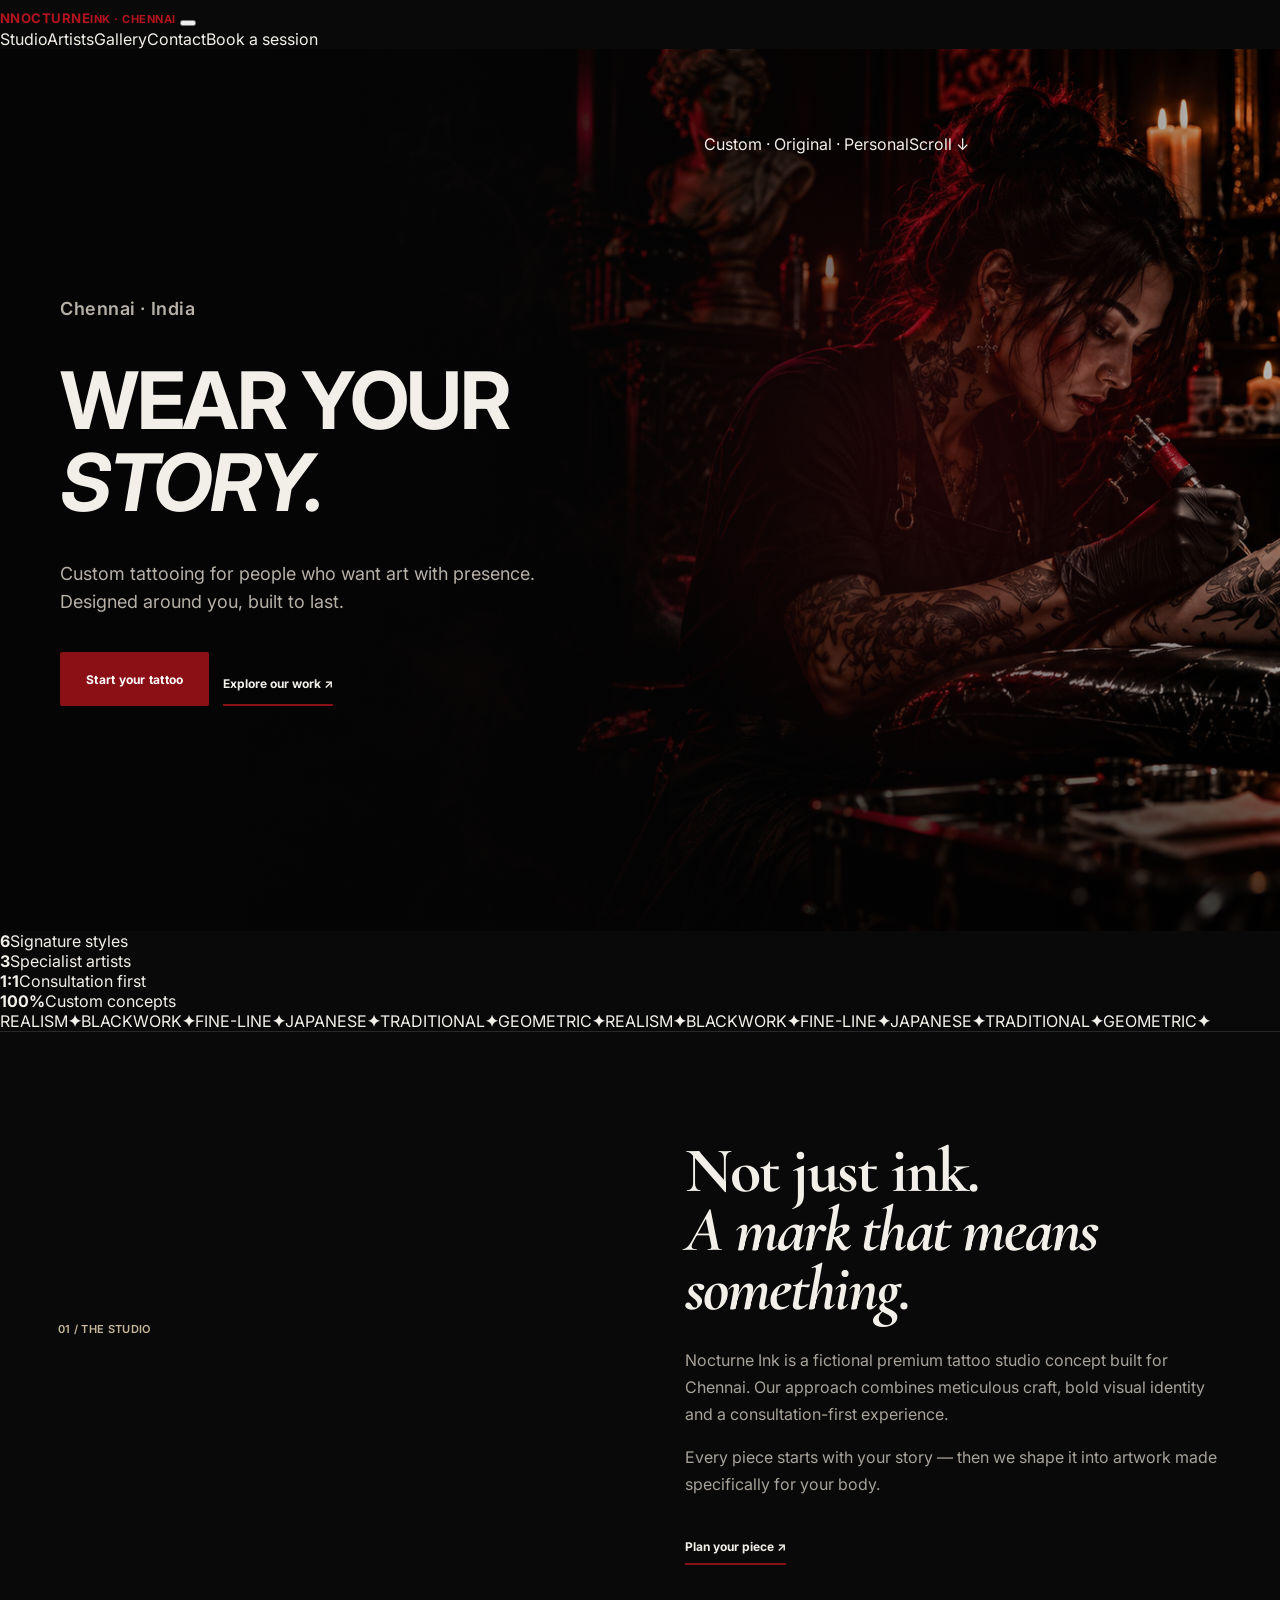
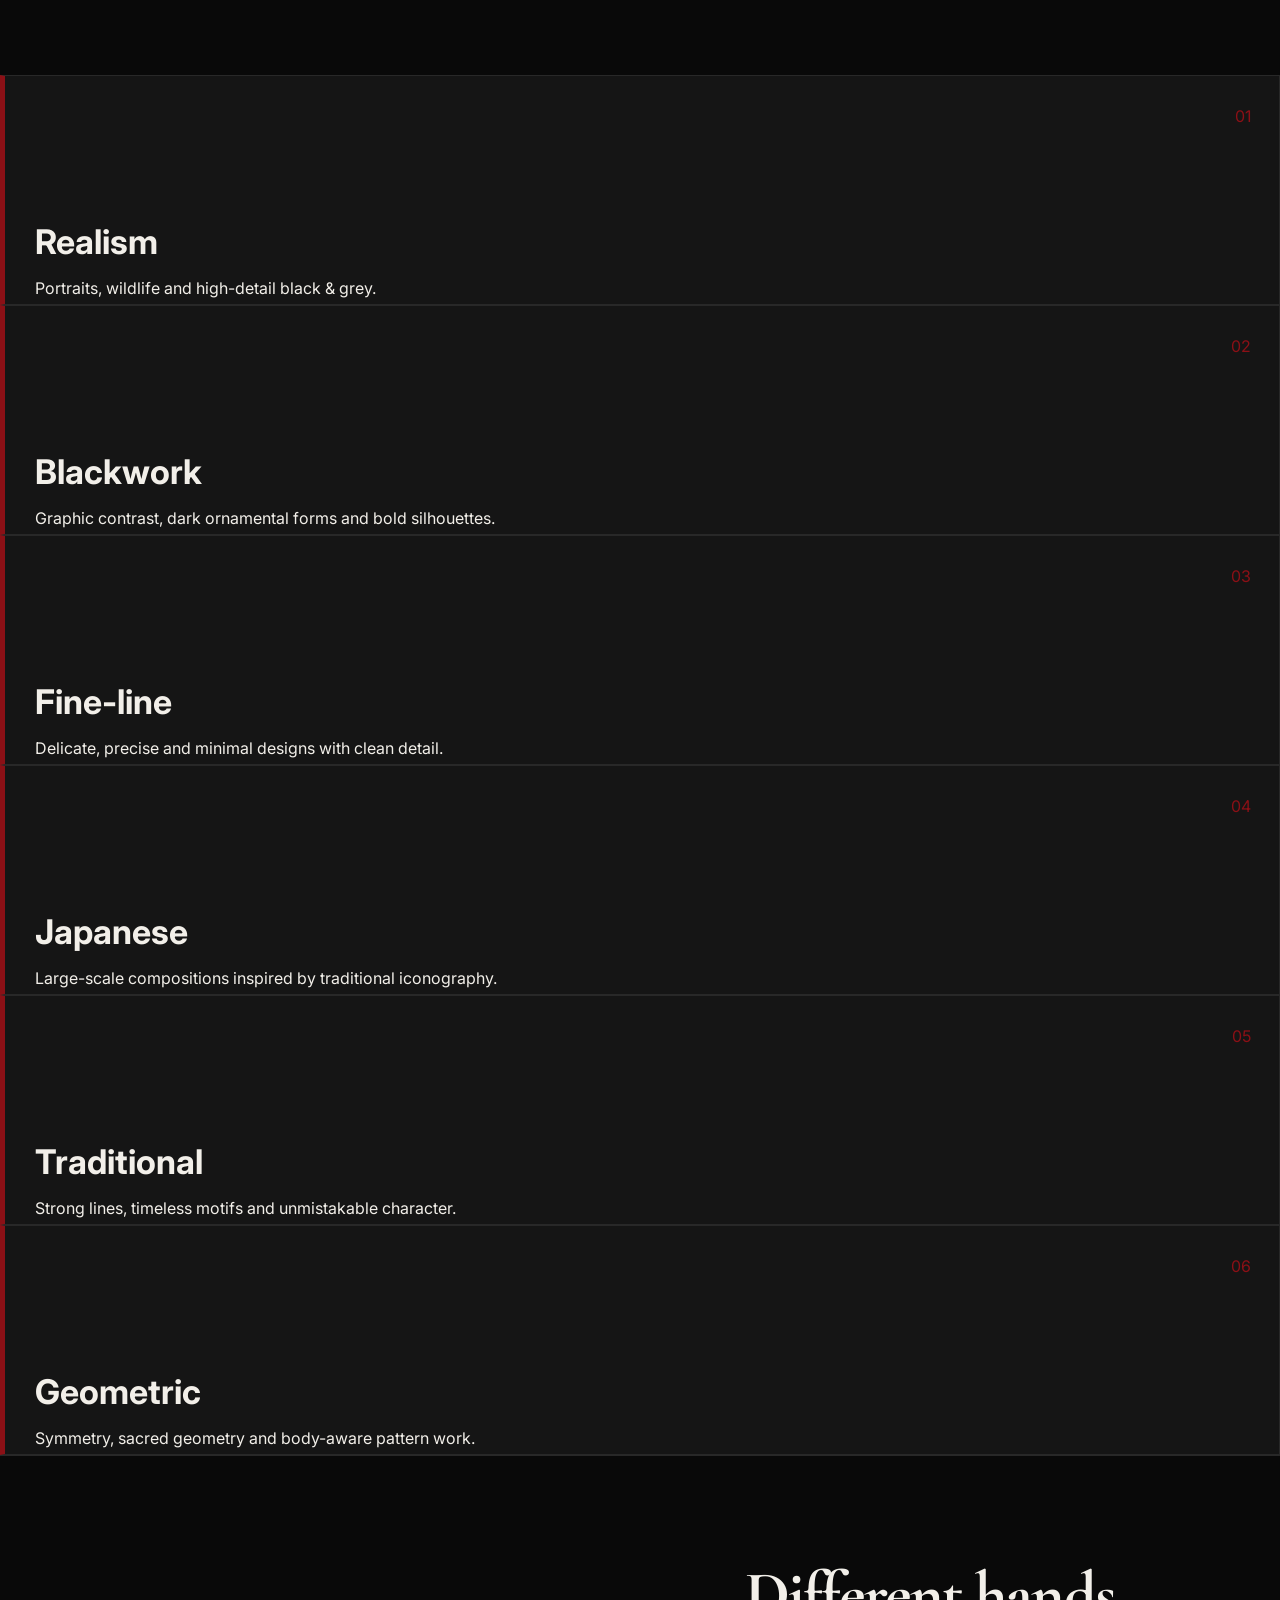
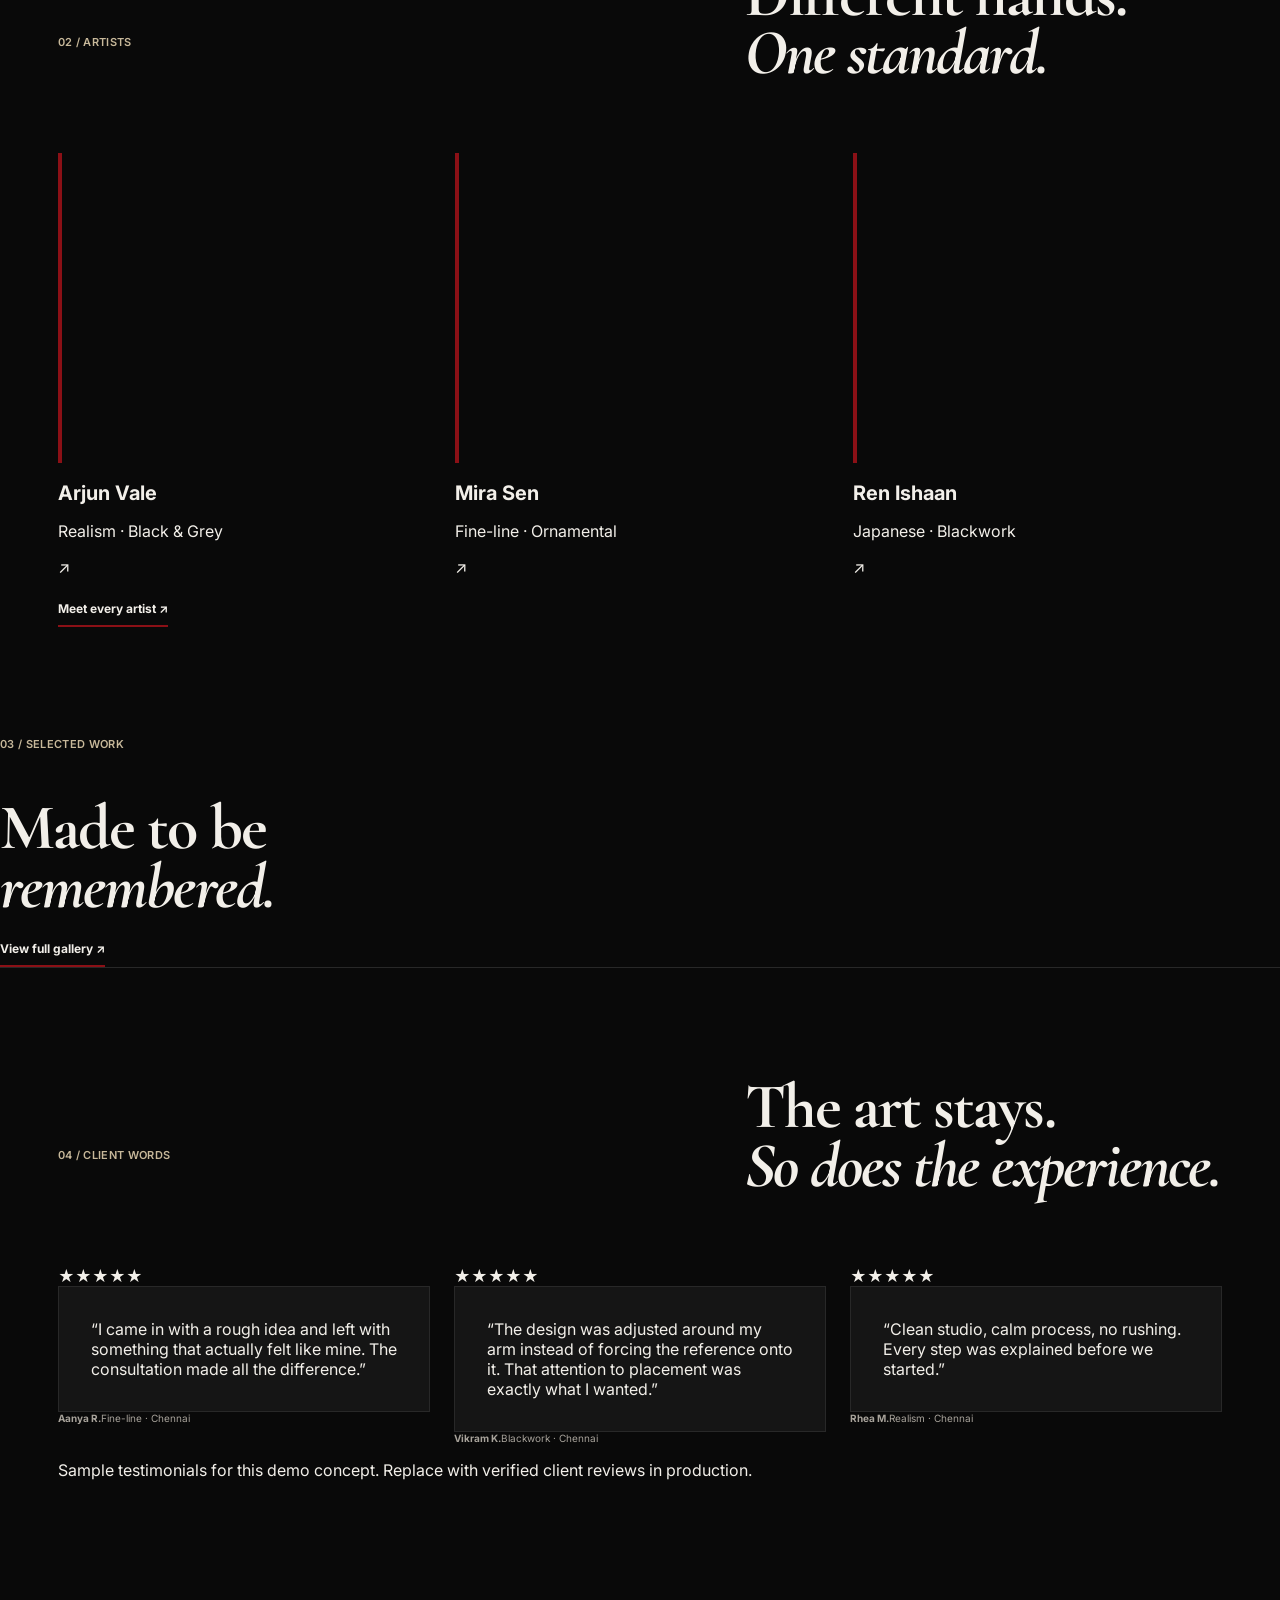
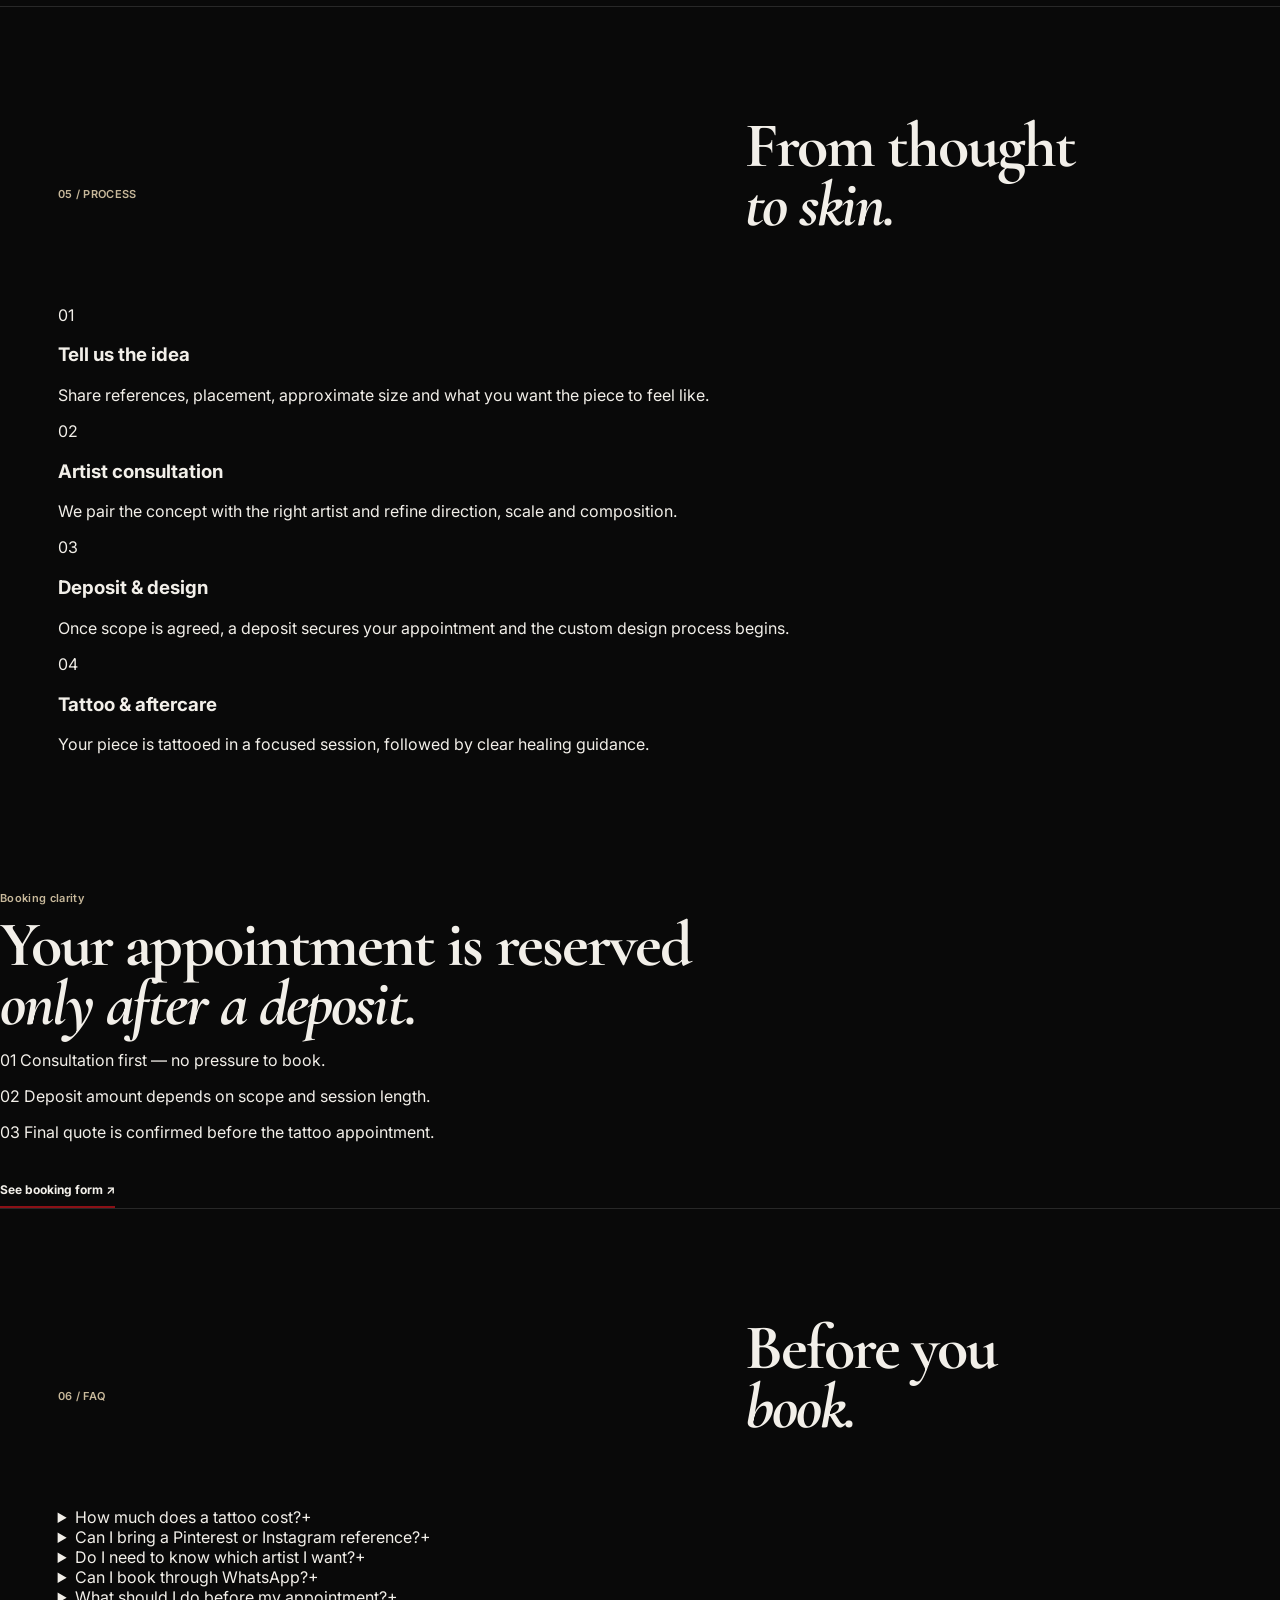
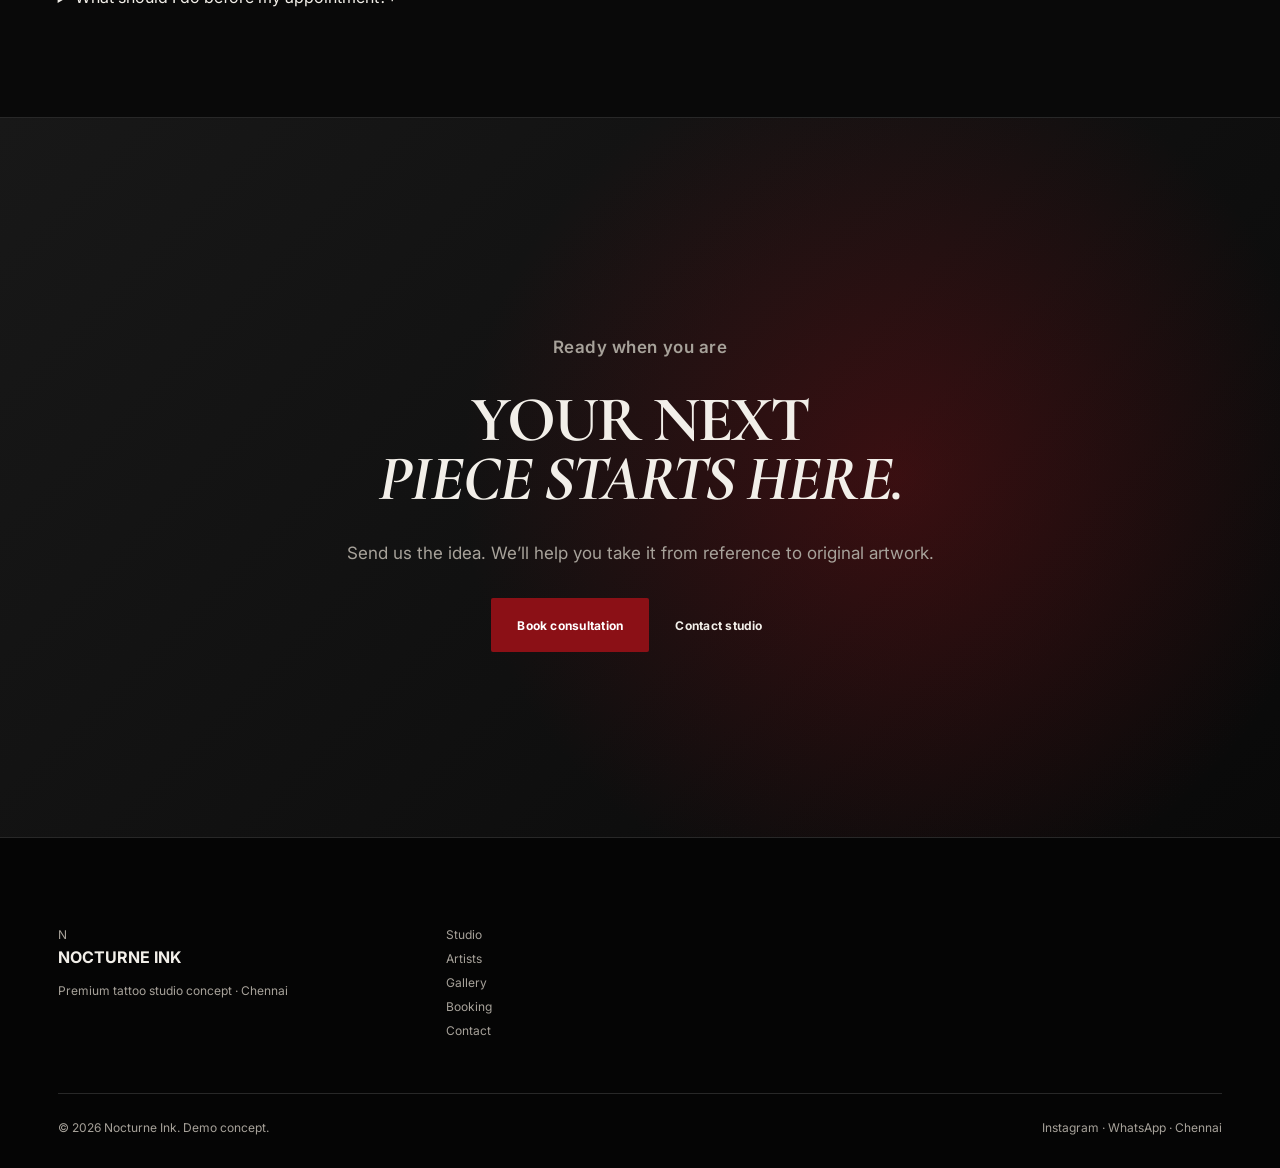
==== commit ac9b3a73: "Restore clean homepage structure" ====
--- a/index.html
+++ b/index.html
@@ -1,286 +1,58 @@
-<!doctype html>
+<!DOCTYPE html>
 <html lang="en">
 <head>
-  <meta charset="utf-8" />
-  <meta name="viewport" content="width=device-width,initial-scale=1" />
-  <title>Nocturne Ink — Tattoo Atelier Chennai</title>
-  <meta name="description" content="Nocturne Ink — premium tattoo studio demo website." />
+  <meta charset="UTF-8" />
+  <meta name="viewport" content="width=device-width, initial-scale=1.0" />
+  <meta name="theme-color" content="#080808" />
+  <meta name="description" content="Nocturne Ink — a premium tattoo studio concept in Chennai specializing in realism, blackwork, fine-line, Japanese, traditional and geometric tattooing." />
+  <meta property="og:title" content="Nocturne Ink — Chennai Tattoo Studio" />
+  <meta property="og:description" content="Custom tattooing with a dark luxury edge. Explore artists, work and consultation options." />
+  <meta property="og:type" content="website" />
+  <meta property="og:url" content="https://seanpxxl.github.io/nocturne-ink-demo/" />
+  <title>Nocturne Ink — Chennai Tattoo Studio</title>
   <link rel="preconnect" href="https://fonts.googleapis.com">
   <link rel="preconnect" href="https://fonts.gstatic.com" crossorigin>
-  <link href="https://fonts.googleapis.com/css2?family=Cormorant+Garamond:wght@600;700&family=Inter:wght@400;500;600;700&display=swap" rel="stylesheet">
+  <link href="https://fonts.googleapis.com/css2?family=Cormorant+Garamond:wght@500;600;700&family=Inter:wght@400;500;600&display=swap" rel="stylesheet">
   <link rel="stylesheet" href="styles.css" />
 </head>
 <body>
-  <div class="topbar">
-    <span>CHENNAI, INDIA · OPEN DAILY 11AM–10PM</span>
-    <span class="topbar-social">INSTAGRAM · FACEBOOK · WHATSAPP</span>
-  </div>
-
-  <header class="nav-wrap">
-    <a href="#home" class="brand">NOCTURNE <span>INK</span></a>
-    <nav class="desktop-nav">
-      <a href="#studio">STUDIO</a>
-      <a href="#artists">ARTISTS</a>
-      <a href="#styles">STYLES</a>
-      <a href="#gallery">GALLERY</a>
-      <a href="#aftercare">AFTERCARE</a>
-      <a href="#contact">CONTACT</a>
-    </nav>
-    <a class="btn btn-primary nav-cta" href="#booking-form">BOOK APPOINTMENT</a>
-    <button class="menu-btn" aria-label="Open navigation" aria-expanded="false">
-      <span></span><span></span>
-    </button>
+  <header class="site-header" id="top">
+    <a class="brand" href="index.html" aria-label="Nocturne Ink home"><span class="brand-mark">N</span><span class="brand-copy"><strong>NOCTURNE</strong><small>INK · CHENNAI</small></span></a>
+    <button class="menu-toggle" aria-label="Open menu" aria-expanded="false"><span></span><span></span></button>
+    <nav class="nav" aria-label="Main navigation"><a href="#studio">Studio</a><a href="artists.html">Artists</a><a href="gallery.html">Gallery</a><a href="contact.html">Contact</a><a class="nav-cta" href="booking.html">Book a session</a></nav>
   </header>
 
-  <div class="mobile-menu">
-    <a href="#studio">STUDIO</a>
-    <a href="#artists">ARTISTS</a>
-    <a href="#styles">STYLES</a>
-    <a href="#gallery">GALLERY</a>
-    <a href="#aftercare">AFTERCARE</a>
-    <a href="#contact">CONTACT</a>
-    <a class="btn btn-primary" href="#booking-form">BOOK APPOINTMENT</a>
-  </div>
-
   <main>
-    <section class="hero" id="home">
-      <div class="hero-content">
-        <div class="eyebrow"><i></i> PREMIUM TATTOO STUDIO · CHENNAI</div>
-        <h1>YOUR SKIN.<br>YOUR STORY.<br>OUR ART.</h1>
-        <p>Custom tattooing shaped by individuality, precision, and uncompromising artistry.</p>
-        <div class="hero-actions">
-          <a href="#booking-form" class="btn btn-primary">BOOK APPOINTMENT</a>
-          <a href="#gallery" class="btn btn-outline">EXPLORE OUR WORK</a>
-        </div>
-      </div>
-      <div class="hero-visual placeholder">
-        <div class="red-glow"></div>
-        <span>ARTIST / TATTOO HERO VISUAL</span>
-      </div>
-      <div class="hero-footer">
-        <span>SCROLL TO DISCOVER ↓</span>
-        <strong>01</strong>
-      </div>
+    <section class="hero">
+      <div class="hero-media" aria-hidden="true"></div><div class="hero-overlay"></div>
+      <div class="hero-content reveal"><p class="eyebrow">Chennai · India</p><h1>WEAR YOUR<br><em>STORY.</em></h1><p class="hero-copy">Custom tattooing for people who want art with presence. Designed around you, built to last.</p><div class="hero-actions"><a class="btn btn-primary" href="booking.html">Start your tattoo</a><a class="text-link" href="gallery.html">Explore our work <span>↗</span></a></div></div>
+      <div class="hero-meta"><span>Custom · Original · Personal</span><span class="scroll">Scroll ↓</span></div>
     </section>
 
-    <section class="section split" id="studio">
-      <div>
-        <div class="section-label"><b>02</b> THE STUDIO</div>
-        <h2>NOT JUST A TATTOO.<br>A PIECE OF YOU.</h2>
-        <p>Nocturne Ink is a contemporary tattoo atelier built around individual expression, technical precision, and timeless artwork.</p>
-        <p>Whether it is your first tattoo or the next chapter in a growing collection, our artists turn ideas into pieces designed specifically for you.</p>
-        <a class="text-link" href="#contact">DISCOVER THE STUDIO →</a>
-      </div>
-      <div class="studio-visual photo-card studio-shot"><span>STUDIO VISUAL</span></div>
-    </section>
+    <section class="proof-strip" aria-label="Studio highlights"><div><strong>6</strong><span>Signature styles</span></div><div><strong>3</strong><span>Specialist artists</span></div><div><strong>1:1</strong><span>Consultation first</span></div><div><strong>100%</strong><span>Custom concepts</span></div></section>
 
-    <section class="section alt" id="artists">
-      <div class="section-head">
-        <div>
-          <div class="section-label"><b>03</b> RESIDENT ARTISTS</div>
-          <h2>MEET THE HANDS<br>BEHIND THE INK.</h2>
-        </div>
-        <p>Demo profiles show clients how their own artists, specialties, portfolios, and booking links can live inside the site.</p>
-      </div>
+    <section class="marquee" aria-label="Tattoo styles"><div class="marquee-track"><span>REALISM</span><b>✦</b><span>BLACKWORK</span><b>✦</b><span>FINE-LINE</span><b>✦</b><span>JAPANESE</span><b>✦</b><span>TRADITIONAL</span><b>✦</b><span>GEOMETRIC</span><b>✦</b><span>REALISM</span><b>✦</b><span>BLACKWORK</span><b>✦</b><span>FINE-LINE</span><b>✦</b><span>JAPANESE</span><b>✦</b><span>TRADITIONAL</span><b>✦</b><span>GEOMETRIC</span><b>✦</b></div></section>
 
-      <div class="artist-grid">
-        <article class="artist-card"><div class="artist-img photo-card artist-1"></div><h3>ARJUN RAO</h3><small>BLACK & GREY REALISM</small><a href="#booking-form">BOOK WITH ARJUN →</a></article>
-        <article class="artist-card"><div class="artist-img photo-card artist-2"></div><h3>MAYA SEN</h3><small>FINE LINE</small><a href="#booking-form">BOOK WITH MAYA →</a></article>
-        <article class="artist-card"><div class="artist-img photo-card artist-3"></div><h3>ROHAN V</h3><small>JAPANESE</small><a href="#booking-form">BOOK WITH ROHAN →</a></article>
-        <article class="artist-card"><div class="artist-img photo-card artist-4"></div><h3>KIARA SHAH</h3><small>BLACKWORK</small><a href="#booking-form">BOOK WITH KIARA →</a></article>
-        <article class="artist-card"><div class="artist-img photo-card artist-2"></div><h3>DEV RAMAN</h3><small>TRADITIONAL</small><a href="#booking-form">BOOK WITH DEV →</a></article>
-        <article class="artist-card"><div class="artist-img photo-card artist-3"></div><h3>AIDEN JOSEPH</h3><small>GEOMETRIC</small><a href="#booking-form">BOOK WITH AIDEN →</a></article>
-      </div>
-    </section>
+    <section class="section split" id="studio"><div class="section-label reveal">01 / THE STUDIO</div><div class="split-content reveal"><h2>Not just ink.<br><em>A mark that means something.</em></h2><div class="split-copy"><p>Nocturne Ink is a fictional premium tattoo studio concept built for Chennai. Our approach combines meticulous craft, bold visual identity and a consultation-first experience.</p><p>Every piece starts with your story — then we shape it into artwork made specifically for your body.</p><a class="text-link" href="booking.html">Plan your piece <span>↗</span></a></div></div></section>
 
-    <section class="section" id="styles">
-      <div class="section-head">
-        <div>
-          <div class="section-label"><b>04</b> SPECIALITIES</div>
-          <h2>EVERY STYLE.<br>YOUR IDENTITY.</h2>
-        </div>
-        <p>A modular style system that lets each studio showcase exactly what their artists specialize in.</p>
-      </div>
+    <section class="styles-grid" id="styles"><article class="style-card style-1 reveal"><span>01</span><div><h3>Realism</h3><p>Portraits, wildlife and high-detail black & grey.</p></div></article><article class="style-card style-2 reveal"><span>02</span><div><h3>Blackwork</h3><p>Graphic contrast, dark ornamental forms and bold silhouettes.</p></div></article><article class="style-card style-3 reveal"><span>03</span><div><h3>Fine-line</h3><p>Delicate, precise and minimal designs with clean detail.</p></div></article><article class="style-card style-4 reveal"><span>04</span><div><h3>Japanese</h3><p>Large-scale compositions inspired by traditional iconography.</p></div></article><article class="style-card style-5 reveal"><span>05</span><div><h3>Traditional</h3><p>Strong lines, timeless motifs and unmistakable character.</p></div></article><article class="style-card style-6 reveal"><span>06</span><div><h3>Geometric</h3><p>Symmetry, sacred geometry and body-aware pattern work.</p></div></article></section>
 
-      <div class="style-grid">
-        <a class="style-card" href="#"><span>01</span><h3>REALISM</h3><small>EXPLORE STYLE →</small></a>
-        <a class="style-card" href="#"><span>02</span><h3>BLACKWORK</h3><small>EXPLORE STYLE →</small></a>
-        <a class="style-card" href="#"><span>03</span><h3>FINE LINE</h3><small>EXPLORE STYLE →</small></a>
-        <a class="style-card" href="#"><span>04</span><h3>JAPANESE</h3><small>EXPLORE STYLE →</small></a>
-        <a class="style-card" href="#"><span>05</span><h3>TRADITIONAL</h3><small>EXPLORE STYLE →</small></a>
-        <a class="style-card" href="#"><span>06</span><h3>GEOMETRIC</h3><small>EXPLORE STYLE →</small></a>
-      </div>
-    </section>
+    <section class="section artists" id="artists"><div class="section-head reveal"><div class="section-label">02 / ARTISTS</div><h2>Different hands.<br><em>One standard.</em></h2></div><div class="artist-grid"><a class="artist-card reveal" href="artists.html#arjun"><div class="artist-img artist-a"></div><div class="artist-info"><div><h3>Arjun Vale</h3><p>Realism · Black & Grey</p></div><span>↗</span></div></a><a class="artist-card reveal" href="artists.html#mira"><div class="artist-img artist-b"></div><div class="artist-info"><div><h3>Mira Sen</h3><p>Fine-line · Ornamental</p></div><span>↗</span></div></a><a class="artist-card reveal" href="artists.html#ren"><div class="artist-img artist-c"></div><div class="artist-info"><div><h3>Ren Ishaan</h3><p>Japanese · Blackwork</p></div><span>↗</span></div></a></div><div class="section-more reveal"><a class="text-link" href="artists.html">Meet every artist <span>↗</span></a></div></section>
 
-    <section class="section alt" id="gallery">
-      <div class="section-head">
-        <div>
-          <div class="section-label"><b>05</b> SELECTED WORK</div>
-          <h2>THE WORK<br>SPEAKS FIRST.</h2>
-        </div>
-        <p>A flexible gallery system for finished tattoos, healed work, close-ups, and artist-specific portfolios.</p>
-      </div>
+    <section class="work" id="work"><div class="work-intro reveal"><div class="section-label">03 / SELECTED WORK</div><h2>Made to be<br><em>remembered.</em></h2></div><a class="work-grid" href="gallery.html" aria-label="View tattoo gallery"><div class="work-img work-a reveal"></div><div class="work-img work-b reveal"></div><div class="work-img work-c reveal"></div><div class="work-img work-d reveal"></div></a><div class="section-more work-more reveal"><a class="text-link" href="gallery.html">View full gallery <span>↗</span></a></div></section>
 
-      <div class="filters">
-        <button class="active">ALL</button><button>REALISM</button><button>BLACKWORK</button><button>FINE LINE</button><button>JAPANESE</button><button>TRADITIONAL</button>
-      </div>
+    <section class="reviews section"><div class="section-head reveal"><div class="section-label">04 / CLIENT WORDS</div><h2>The art stays.<br><em>So does the experience.</em></h2></div><div class="review-grid"><article class="review-card reveal"><div class="stars">★★★★★</div><blockquote>“I came in with a rough idea and left with something that actually felt like mine. The consultation made all the difference.”</blockquote><footer><strong>Aanya R.</strong><span>Fine-line · Chennai</span></footer></article><article class="review-card reveal"><div class="stars">★★★★★</div><blockquote>“The design was adjusted around my arm instead of forcing the reference onto it. That attention to placement was exactly what I wanted.”</blockquote><footer><strong>Vikram K.</strong><span>Blackwork · Chennai</span></footer></article><article class="review-card reveal"><div class="stars">★★★★★</div><blockquote>“Clean studio, calm process, no rushing. Every step was explained before we started.”</blockquote><footer><strong>Rhea M.</strong><span>Realism · Chennai</span></footer></article></div><p class="demo-disclaimer reveal">Sample testimonials for this demo concept. Replace with verified client reviews in production.</p></section>
 
-      <div class="gallery-grid">
-        <div class="gallery-item tall photo-card work-1"><span>LION + ROSES</span></div>
-        <div class="gallery-item photo-card work-2"><span>KOI WAVE SLEEVE</span></div>
-        <div class="gallery-item photo-card work-3"><span>FINE LINE BOTANICAL</span></div>
-        <div class="gallery-item small photo-card work-4"><span>BLACKWORK SHOULDER</span></div>
-        <div class="gallery-item small photo-card work-5"><span>TRADITIONAL DAGGER</span></div>
-        <div class="gallery-item small photo-card work-6"><span>GEOMETRIC LIONESS</span></div>
-      </div>
-      <a class="text-link" href="#booking-form">BOOK A CONSULTATION →</a>
-    </section>
+    <section class="process section"><div class="section-head reveal"><div class="section-label">05 / PROCESS</div><h2>From thought<br><em>to skin.</em></h2></div><div class="process-list"><article class="reveal"><span>01</span><h3>Tell us the idea</h3><p>Share references, placement, approximate size and what you want the piece to feel like.</p></article><article class="reveal"><span>02</span><h3>Artist consultation</h3><p>We pair the concept with the right artist and refine direction, scale and composition.</p></article><article class="reveal"><span>03</span><h3>Deposit & design</h3><p>Once scope is agreed, a deposit secures your appointment and the custom design process begins.</p></article><article class="reveal"><span>04</span><h3>Tattoo & aftercare</h3><p>Your piece is tattooed in a focused session, followed by clear healing guidance.</p></article></div></section>
 
-    <section class="section" id="process">
-      <div class="section-head">
-        <div>
-          <div class="section-label"><b>06</b> THE PROCESS</div>
-          <h2>FROM IDEA<br>TO INK.</h2>
-        </div>
-        <p>A clear four-step journey makes the booking experience easier for first-time and returning clients.</p>
-      </div>
-      <div class="process-grid">
-        <article><b>01</b><h3>CONSULTATION</h3><p>Tell us your idea, placement, preferred style, and inspiration.</p></article>
-        <article><b>02</b><h3>DESIGN</h3><p>Your artist develops an original piece tailored around your vision.</p></article>
-        <article><b>03</b><h3>SESSION</h3><p>Your artwork comes to life in a professional studio environment.</p></article>
-        <article id="aftercare"><b>04</b><h3>AFTERCARE</h3><p>We guide you through proper healing, protection, and long-term care.</p></article>
-      </div>
-    </section>
+    <section class="deposit-band"><div class="deposit-copy reveal"><p class="eyebrow">Booking clarity</p><h2>Your appointment is reserved<br><em>only after a deposit.</em></h2></div><div class="deposit-points reveal"><p><span>01</span> Consultation first — no pressure to book.</p><p><span>02</span> Deposit amount depends on scope and session length.</p><p><span>03</span> Final quote is confirmed before the tattoo appointment.</p><a class="text-link" href="booking.html">See booking form <span>↗</span></a></div></section>
 
-    <section class="section alt reviews">
-      <div class="section-label"><b>07</b> CLIENT STORIES</div>
-      <h2>TRUSTED BY CLIENTS.<br>REMEMBERED IN INK.</h2>
-      <div class="review-grid">
-        <blockquote><div>★★★★★</div><p>“Absolutely loved the experience. Clean studio, amazing attention to detail, and the artist turned my idea into something better than I imagined.”</p><footer>PRIYA K. · BLACK & GREY</footer></blockquote>
-        <blockquote><div>★★★★★</div><p>“From consultation to aftercare, everything felt premium and professional. Easily one of the best tattoo experiences I’ve had.”</p><footer>RAHUL S. · JAPANESE</footer></blockquote>
-        <blockquote><div>★★★★★</div><p>“The studio atmosphere, the artist, and the final tattoo were all incredible. I’ll definitely be coming back for my next piece.”</p><footer>ANANYA M. · FINE LINE</footer></blockquote>
-      </div>
-    </section>
+    <section class="faq section"><div class="section-head reveal"><div class="section-label">06 / FAQ</div><h2>Before you<br><em>book.</em></h2></div><div class="faq-list reveal"><details><summary>How much does a tattoo cost?<span>+</span></summary><p>Pricing depends on size, placement, detail, style and artist time. Submit a consultation brief first and the studio can estimate the project before booking.</p></details><details><summary>Can I bring a Pinterest or Instagram reference?<span>+</span></summary><p>Yes. References are useful for direction, but the final design should be adapted into an original piece built for your body and anatomy.</p></details><details><summary>Do I need to know which artist I want?<span>+</span></summary><p>No. If you are unsure, describe the piece and the studio can recommend the artist whose style best fits it.</p></details><details><summary>Can I book through WhatsApp?<span>+</span></summary><p>Yes for the production version. This demo uses placeholder contact details until it is adapted for a real studio.</p></details><details><summary>What should I do before my appointment?<span>+</span></summary><p>Sleep well, hydrate, eat beforehand and avoid arriving intoxicated. Your artist should also give you any placement-specific preparation instructions.</p></details></div></section>
 
-    <section class="section instagram">
-      <div class="section-head">
-        <div>
-          <div class="section-label"><b>08</b> FROM THE STUDIO</div>
-          <h2>FOLLOW<br>THE NEEDLE.</h2>
-        </div>
-        <p>Instagram becomes a second portfolio and an easy path back into booking.</p>
-      </div>
-      <div class="insta-grid">
-        <div class="photo-card work-1"></div><div class="photo-card work-2"></div><div class="photo-card work-3"></div>
-        <div class="photo-card work-4"></div><div class="photo-card work-5"></div><div class="photo-card work-6"></div>
-      </div>
-      <a class="text-link" href="#booking-form">FOLLOW @NOCTURNEINK ↗</a>
-    </section>
-
-    <section class="booking" id="booking">
-      <div class="booking-overlay"></div>
-      <div class="booking-content">
-        <div class="section-label"><b>09</b> READY WHEN YOU ARE</div>
-        <h2>LET’S CREATE<br>SOMETHING PERMANENT.</h2>
-        <p>Whether it’s your first tattoo or your next major piece, our artists are ready to bring your idea to life.</p>
-        <div class="hero-actions">
-          <a href="#booking-form" class="btn btn-primary">BOOK APPOINTMENT</a>
-          <a href="#booking-form" class="btn btn-outline">BOOK CONSULTATION</a>
-        </div>
-        <small>WHATSAPP · INSTAGRAM · EMAIL · PHONE</small>
-      </div>
-    </section>
-  
-
-    <section class="section alt booking-form-section" id="booking-form">
-      <div class="section-head compact-head">
-        <div>
-          <div class="section-label"><b>10</b> BOOKING FORM</div>
-          <h2>START YOUR<br>TATTOO CONSULTATION.</h2>
-        </div>
-        <p>Use this form to collect complete tattoo enquiries. For a real client website, the same form can route leads to email, WhatsApp, or a CRM.</p>
-      </div>
-      <div class="booking-grid">
-        <div class="booking-panel">
-          <form id="consultation-form" class="consultation-form">
-            <div class="form-grid two-up">
-              <label><span>Full Name</span><input type="text" name="name" required placeholder="Your full name"></label>
-              <label><span>Phone / WhatsApp</span><input type="tel" name="phone" required placeholder="+91 XXXXX XXXXX"></label>
-            </div>
-            <div class="form-grid two-up">
-              <label><span>Email Address</span><input type="email" name="email" required placeholder="you@example.com"></label>
-              <label><span>Preferred Artist</span>
-                <select name="artist">
-                  <option value="No preference">No preference</option>
-                  <option>Arjun Rao</option><option>Maya Sen</option><option>Rohan V</option>
-                  <option>Kiara Shah</option><option>Dev Raman</option><option>Aiden Joseph</option>
-                </select>
-              </label>
-            </div>
-            <div class="form-grid three-up">
-              <label><span>Tattoo Style</span>
-                <select name="style"><option>Realism</option><option>Blackwork</option><option>Fine Line</option><option>Japanese</option><option>Traditional</option><option>Geometric</option></select>
-              </label>
-              <label><span>Placement</span><input type="text" name="placement" placeholder="Forearm, sleeve, back..."></label>
-              <label><span>Approx. Size</span><input type="text" name="size" placeholder="Small / Medium / Large"></label>
-            </div>
-            <div class="form-grid three-up">
-              <label><span>Ink Preference</span>
-                <select name="ink"><option>Black & Grey</option><option>Colour</option><option>Not sure yet</option></select>
-              </label>
-              <label><span>Preferred Date</span><input type="date" name="date"></label>
-              <label><span>Budget Range</span>
-                <select name="budget"><option>₹1,500 – ₹5,000</option><option>₹5,000 – ₹10,000</option><option>₹10,000 – ₹20,000</option><option>₹20,000+</option><option>Need consultation first</option></select>
-              </label>
-            </div>
-            <label><span>Tattoo Idea / Description</span><textarea name="idea" rows="6" required placeholder="Tell us about the design, references, meaning, and anything the artist should know."></textarea></label>
-            <div class="form-grid two-up submit-row">
-              <button type="submit" class="btn btn-primary">SEND CONSULTATION</button>
-              <a class="btn btn-outline direct-contact" id="direct-whatsapp" href="https://wa.me/919999999999" target="_blank" rel="noopener">WHATSAPP DIRECTLY</a>
-            </div>
-          </form>
-        </div>
-        <aside class="booking-side">
-          <div class="info-card">
-            <h3>WHAT HAPPENS NEXT</h3>
-            <ol>
-              <li>We review your concept and references.</li>
-              <li>We suggest the best artist and session type.</li>
-              <li>We contact you to confirm pricing and appointment details.</li>
-            </ol>
-          </div>
-          <div class="info-card success-card hidden" id="success-card">
-            <h3>CONSULTATION READY</h3>
-            <p>Your enquiry summary is ready. In a live client website, this would be sent directly to the studio.</p>
-            <div id="success-summary"></div>
-            <div class="success-actions">
-              <a id="whatsapp-link" class="btn btn-primary" href="#" target="_blank" rel="noopener">SEND VIA WHATSAPP</a>
-              <a id="email-link" class="btn btn-outline" href="#">SEND VIA EMAIL</a>
-            </div>
-          </div>
-          <div class="info-card small-contact">
-            <h3>DIRECT CONTACT</h3>
-            <p><strong>Phone:</strong> +91 XXXXX XXXXX</p>
-            <p><strong>Email:</strong> hello@nocturneink.com</p>
-            <p><strong>Instagram:</strong> @nocturneink</p>
-          </div>
-        </aside>
-      </div>
-    </section>
+    <section class="booking" id="booking"><div class="booking-bg"></div><div class="booking-overlay"></div><div class="booking-content reveal"><p class="eyebrow">Ready when you are</p><h2>YOUR NEXT<br><em>PIECE STARTS HERE.</em></h2><p>Send us the idea. We’ll help you take it from reference to original artwork.</p><div class="booking-actions"><a class="btn btn-primary" href="booking.html">Book consultation</a><a class="btn btn-ghost" href="contact.html">Contact studio</a></div></div></section>
   </main>
 
-
-  <footer class="footer" id="contact">
-    <div class="footer-brand">
-      <div class="brand">NOCTURNE <span>INK</span></div>
-      <p>Tattoo Atelier · Chennai</p>
-    </div>
-    <div><h4>EXPLORE</h4><a href="#studio">Studio</a><a href="#artists">Artists</a><a href="#gallery">Gallery</a><a href="#aftercare">Aftercare</a></div>
-    <div><h4>CONTACT</h4><span>+91 XXXXX XXXXX</span><span>hello@nocturneink.com</span><span>Chennai, Tamil Nadu</span></div>
-    <div><h4>HOURS</h4><span>Mon–Sun</span><span>11:00 AM–10:00 PM</span><span>Instagram · Facebook · WhatsApp</span></div>
-    <div class="footer-bottom"><span>© 2026 NOCTURNE INK</span><span>DEMO WEBSITE</span></div>
-  </footer>
-
+  <footer class="footer"><div class="footer-brand"><span class="brand-mark">N</span><div><strong>NOCTURNE INK</strong><p>Premium tattoo studio concept · Chennai</p></div></div><div class="footer-links"><a href="index.html#studio">Studio</a><a href="artists.html">Artists</a><a href="gallery.html">Gallery</a><a href="booking.html">Booking</a><a href="contact.html">Contact</a></div><div class="footer-bottom"><span>© 2026 Nocturne Ink. Demo concept.</span><span>Instagram · WhatsApp · Chennai</span></div></footer>
   <script src="script.js"></script>
 </body>
-</html>
+</html>
--- a/styles.css
+++ b/styles.css
@@ -23,7 +23,7 @@
   background:
     linear-gradient(90deg, rgba(5,5,5,.97) 0%, rgba(5,5,5,.88) 36%, rgba(5,5,5,.52) 62%, rgba(5,5,5,.18) 100%),
     linear-gradient(180deg, rgba(0,0,0,.08) 0%, rgba(0,0,0,.18) 70%, rgba(0,0,0,.70) 100%),
-    url("assets/nocturne-hero.png") center center / cover no-repeat;
+    url("nocturne-hero.png") 72% center / cover no-repeat;
 }
 .hero-content{padding:125px 4.7vw 140px;z-index:2}.eyebrow,.section-label{font-size:11px;font-weight:600;color:var(--beige);letter-spacing:.03em}.eyebrow i{display:inline-block;width:35px;height:1px;background:var(--red);vertical-align:middle;margin-right:14px}
 h1,h2{font-family:"Cormorant Garamond",serif;margin:0;line-height:.92;letter-spacing:-.03em}
@@ -78,7 +78,7 @@
 .photo-card{background-size:cover;background-position:center;border:1px solid var(--line);position:relative;overflow:hidden}
 .photo-card::before{content:"";position:absolute;inset:0;background:linear-gradient(180deg,rgba(0,0,0,.04),rgba(0,0,0,.25) 58%,rgba(0,0,0,.72) 100%)}
 .photo-card span{position:absolute;left:18px;bottom:16px;z-index:2;color:#f2efe9;font-size:10px;letter-spacing:.08em}
-.studio-shot{background-image:url("assets/studio-visual.png");background-position:center center}
+.studio-shot{background-image:url("studio-visual.png");background-position:center center}
 .artist-1{background-image:url("assets/artist-1.png")}
 .artist-2{background-image:url("assets/artist-2.png")}
 .artist-3{background-image:url("assets/artist-3.png")}
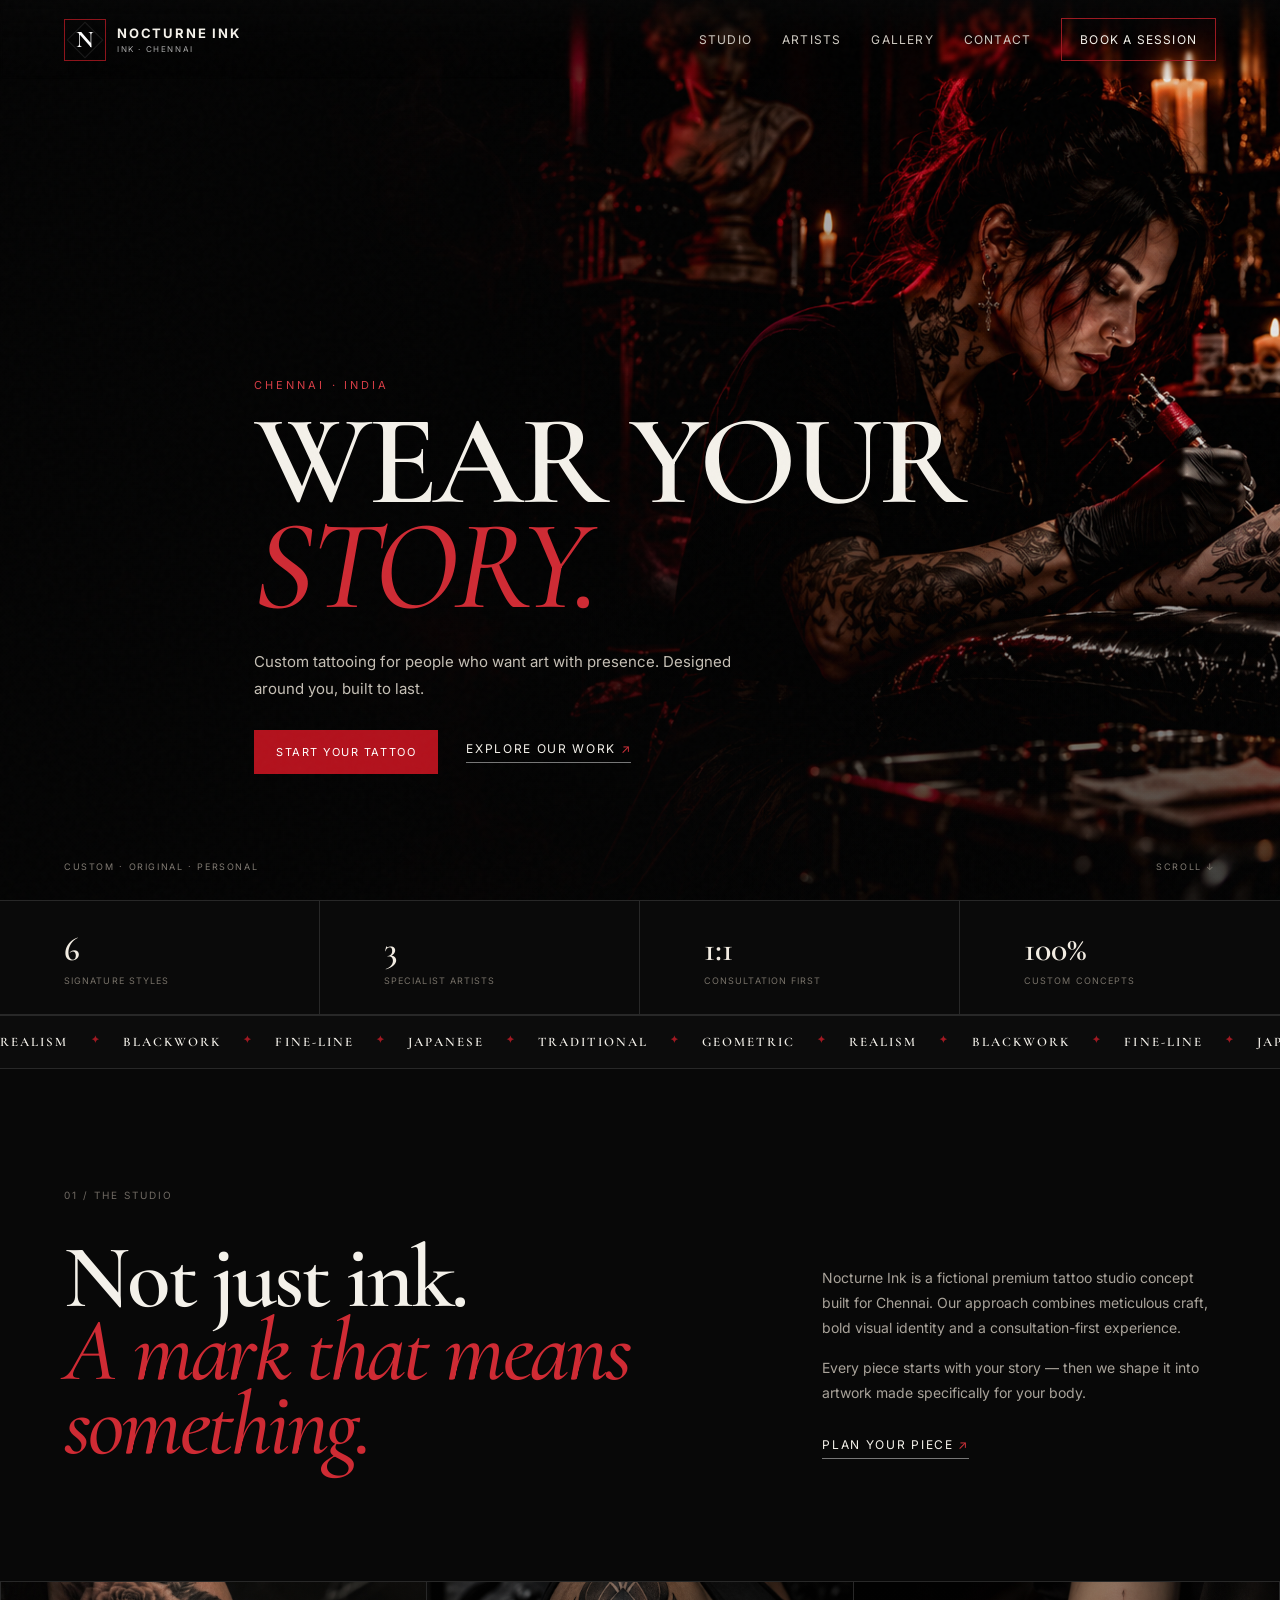
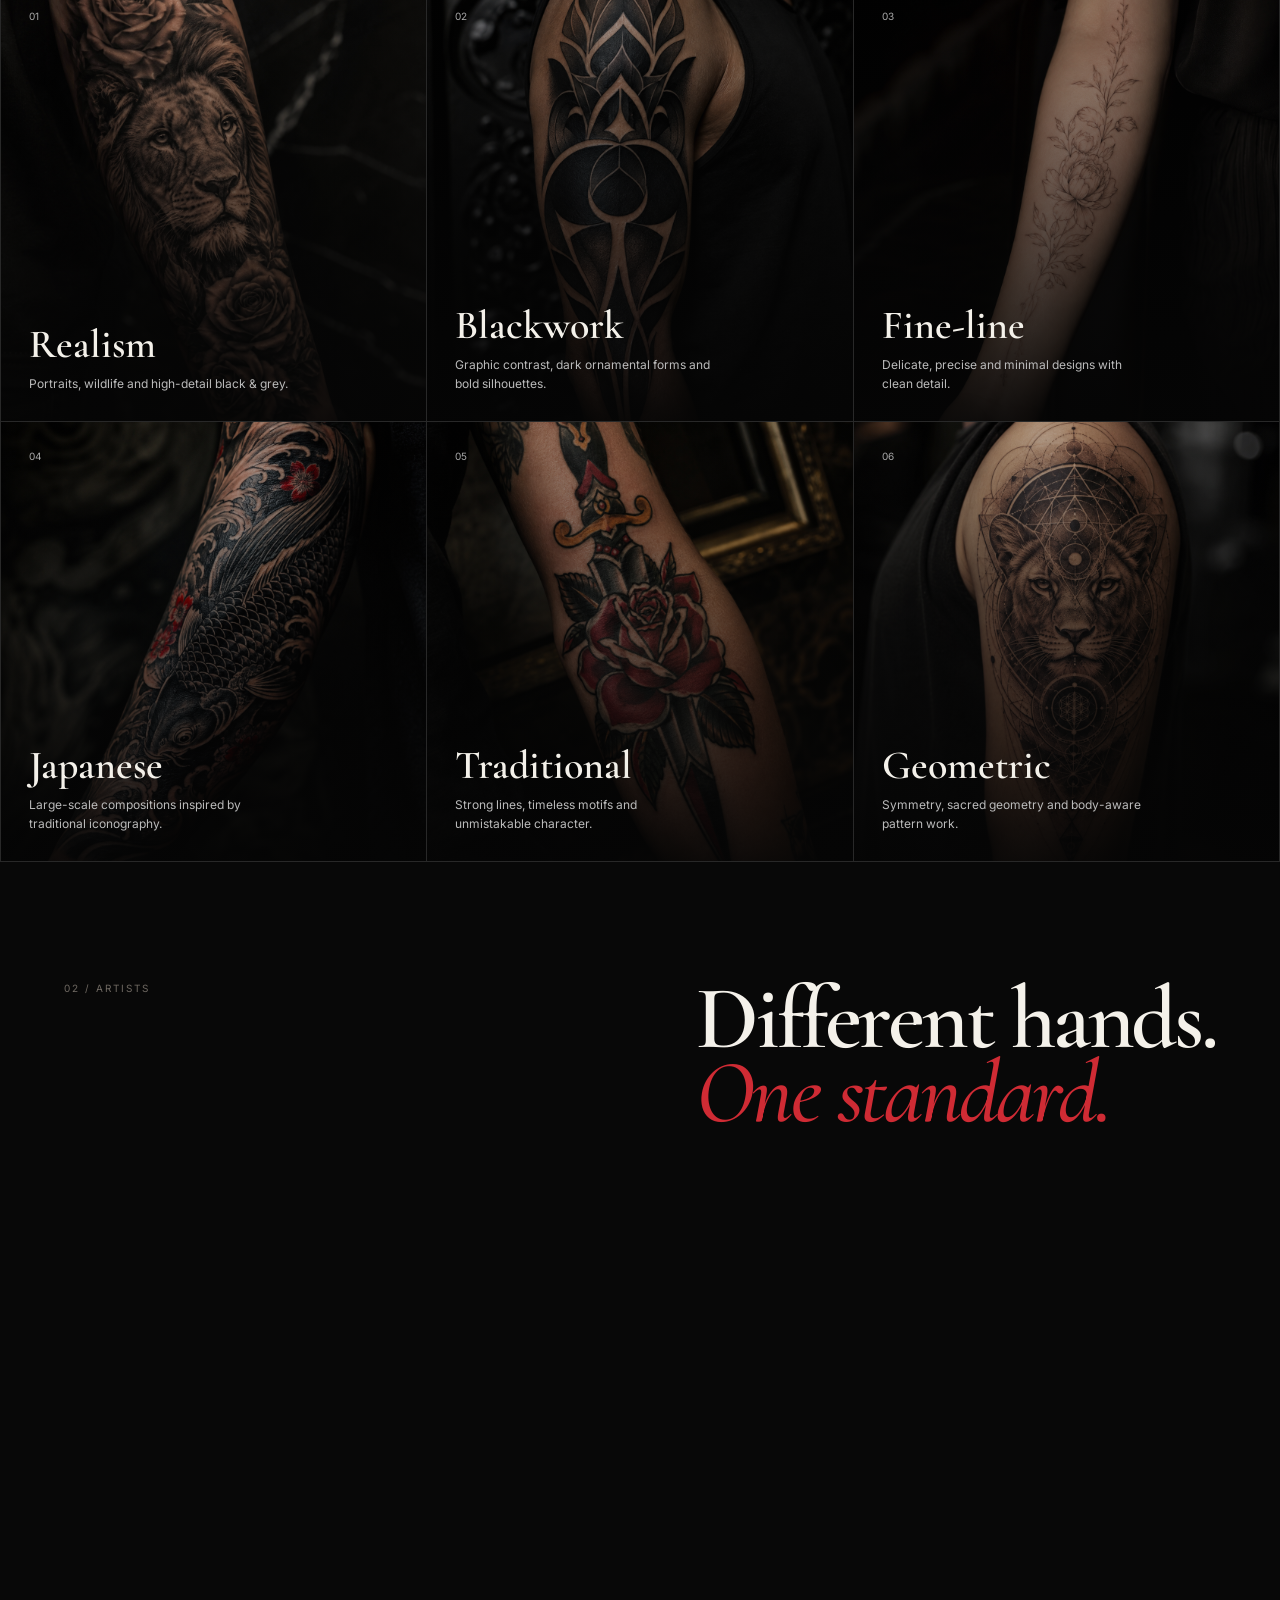
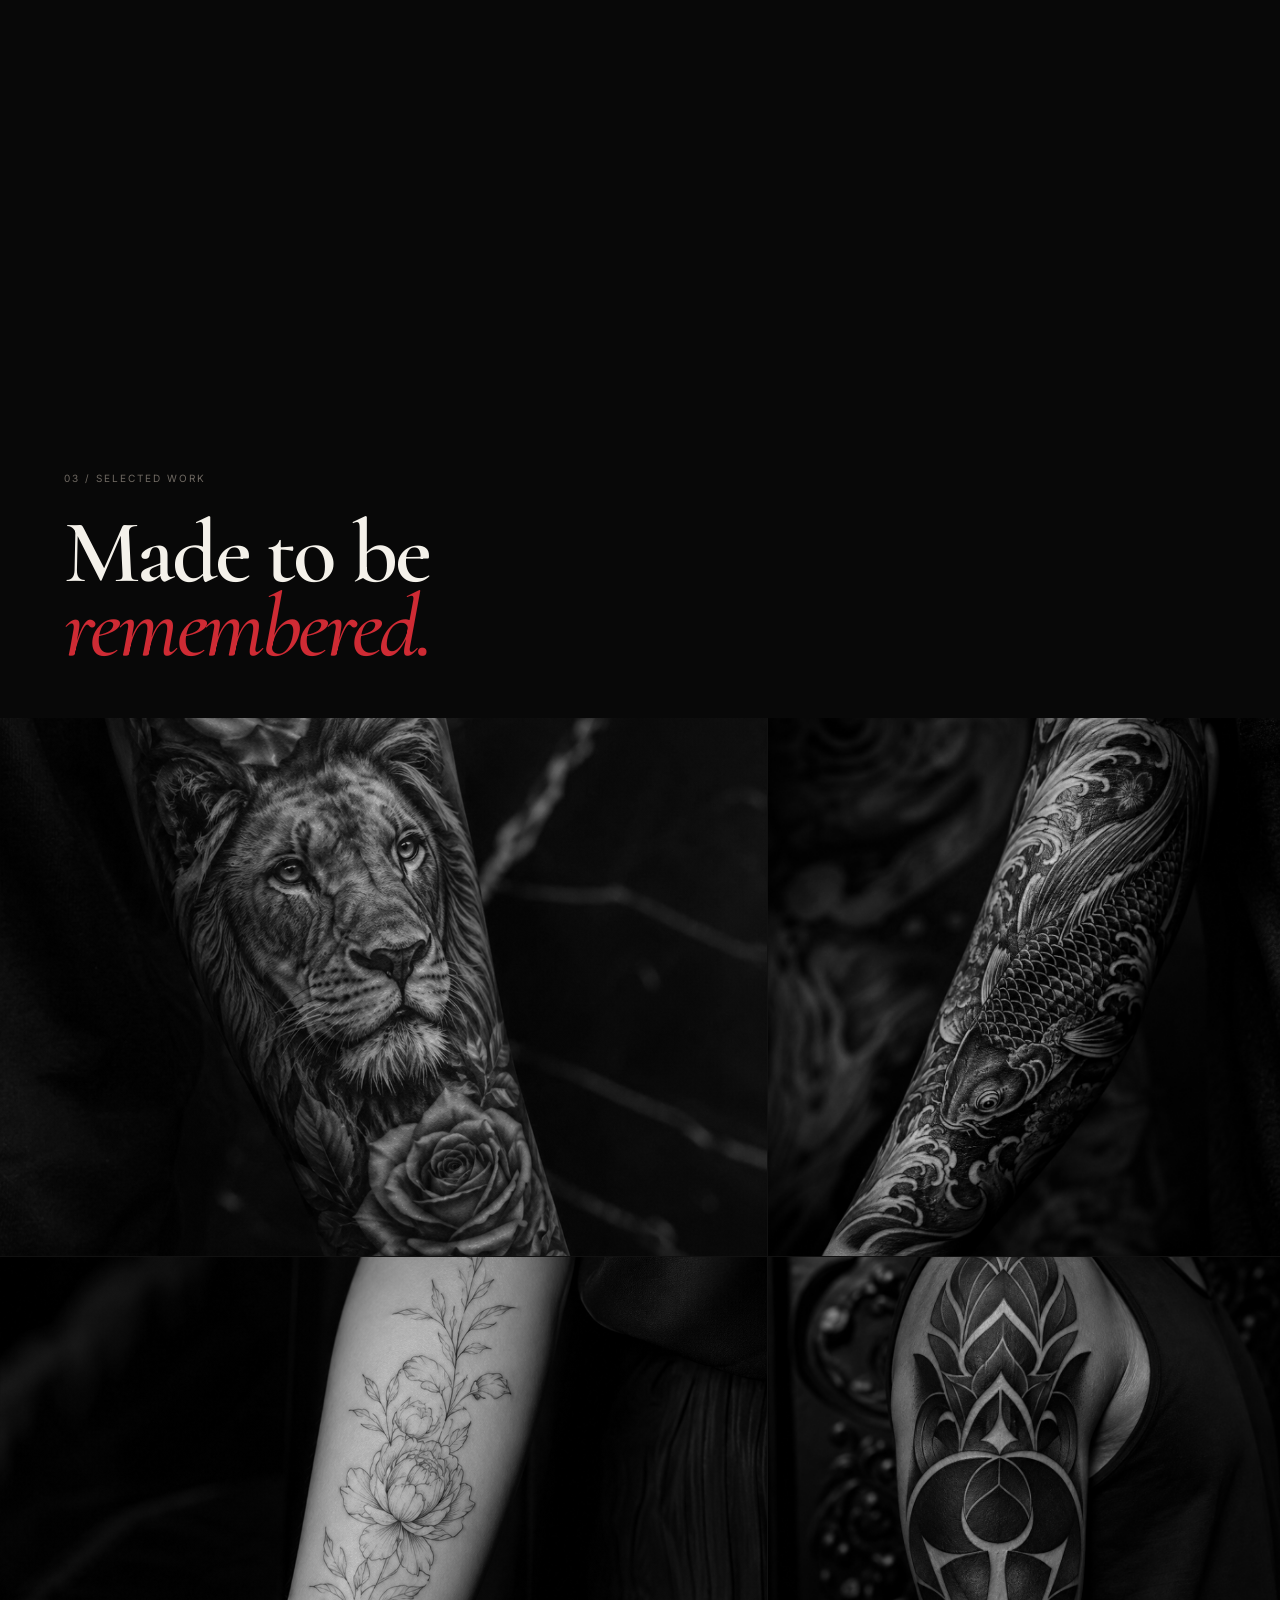
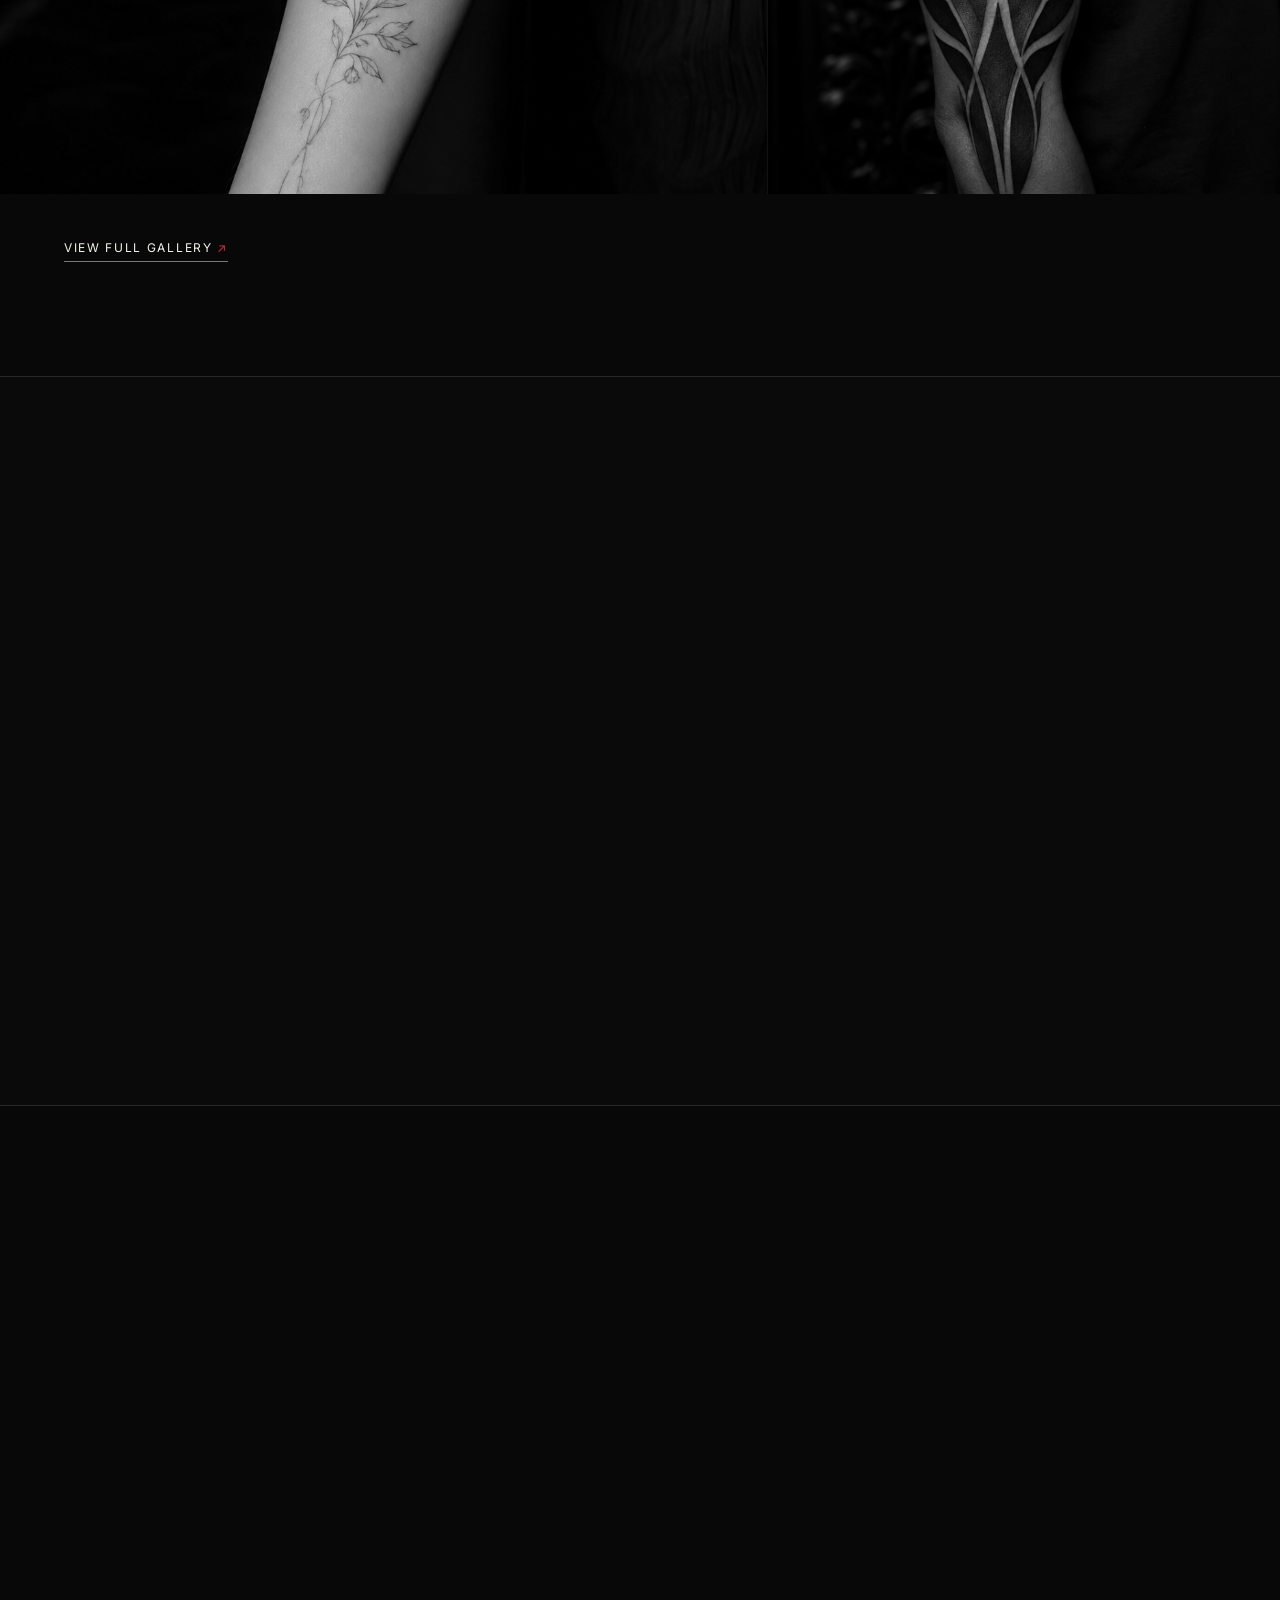
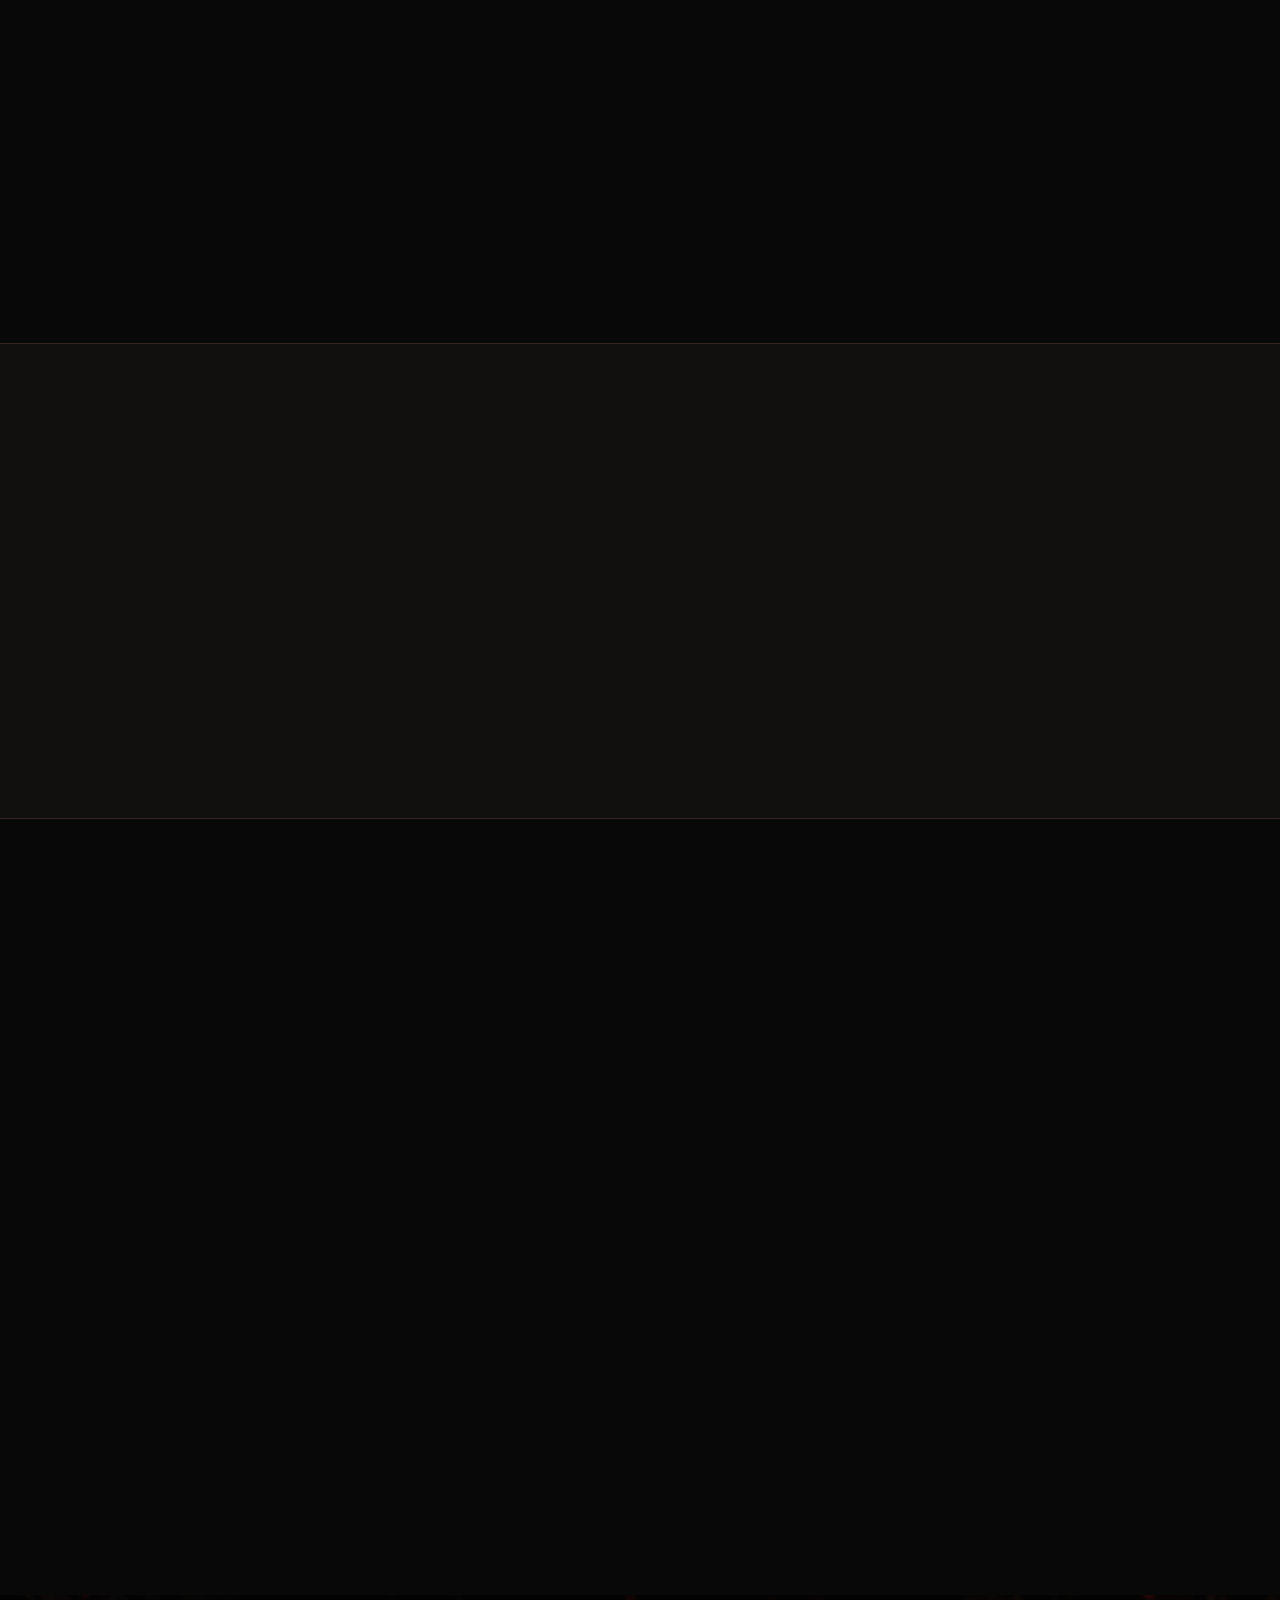
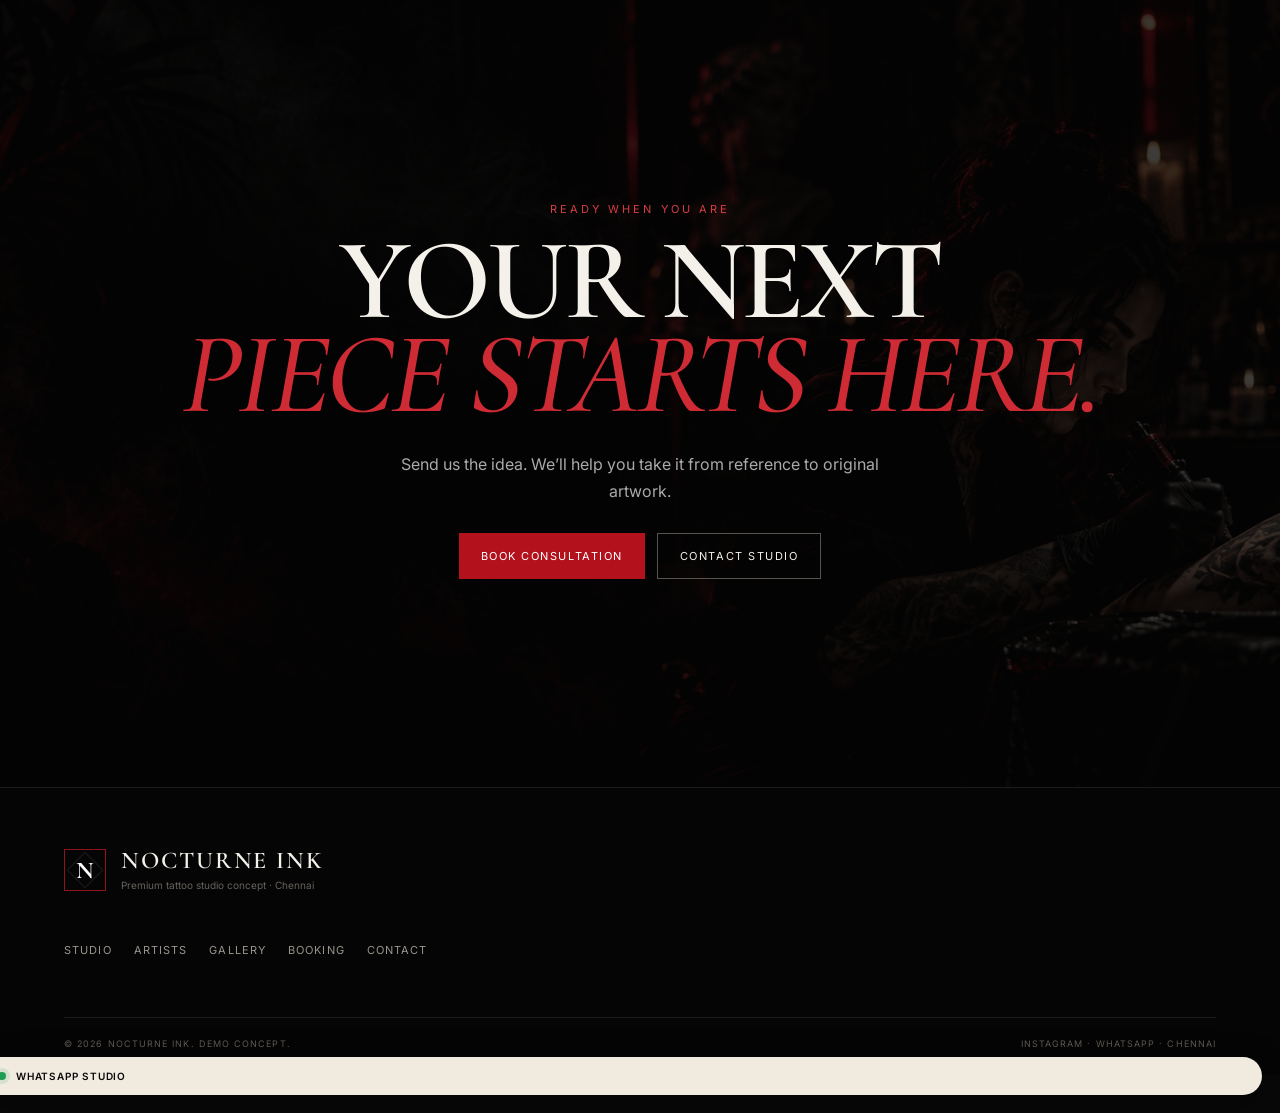
==== commit 8ddced7a: "Stabilize critical assets on index.html" ====
--- a/index.html
+++ b/index.html
@@ -9,11 +9,15 @@
   <meta property="og:description" content="Custom tattooing with a dark luxury edge. Explore artists, work and consultation options." />
   <meta property="og:type" content="website" />
   <meta property="og:url" content="https://seanpxxl.github.io/nocturne-ink-demo/" />
-  <title>Nocturne Ink — Chennai Tattoo Studio</title>
+  <title>Nocturne Ink — Chennai Tattoo Studio</title><link rel="preload" href="assets/images/hero/nocturne-hero.png" as="image"><link rel="icon" type="image/svg+xml" href="favicon.svg"><link rel="manifest" href="site.webmanifest">
   <link rel="preconnect" href="https://fonts.googleapis.com">
   <link rel="preconnect" href="https://fonts.gstatic.com" crossorigin>
   <link href="https://fonts.googleapis.com/css2?family=Cormorant+Garamond:wght@500;600;700&family=Inter:wght@400;500;600&display=swap" rel="stylesheet">
-  <link rel="stylesheet" href="styles.css" />
+  <link rel="stylesheet" href="styles.css">
+  <link rel="stylesheet" href="phase3.css">
+  <link rel="stylesheet" href="phase4.css">
+  <link rel="stylesheet" href="phase6.css">
+  <link rel="stylesheet" href="final-polish.css">
 </head>
 <body>
   <header class="site-header" id="top">
--- a/styles.css
+++ b/styles.css
@@ -1,120 +1,14 @@
-
-:root{
-  --bg:#090909; --bg2:#111; --panel:#171717; --text:#f2efe9; --muted:#a7a29a;
-  --red:#8b1016; --red2:#b4141e; --beige:#c7b89a; --line:#282828;
+*{box-sizing:border-box}html{scroll-behavior:smooth}body{margin:0;background:#080808;color:#f4f1ea;font-family:Inter,system-ui,sans-serif}a{color:inherit;text-decoration:none}img{max-width:100%;display:block}:root{--red:#b3121d;--cream:#f0eadf;--muted:#a9a39a;--line:#282828;--serif:'Cormorant Garamond',serif}.site-header{position:fixed;top:0;left:0;right:0;z-index:20;display:flex;align-items:center;justify-content:space-between;padding:18px 5vw;background:linear-gradient(to bottom,rgba(6,6,6,.92),rgba(6,6,6,.2),transparent);backdrop-filter:blur(2px)}.brand{display:flex;gap:11px;align-items:center}.brand-mark{width:42px;height:42px;border:1px solid #8e141b;display:grid;place-items:center;font:700 24px var(--serif);color:#fff}.brand-copy{display:flex;flex-direction:column;line-height:1}.brand-copy strong{letter-spacing:.14em;font-size:13px}.brand-copy small{font-size:8px;letter-spacing:.2em;color:#aaa;margin-top:5px}.nav{display:flex;align-items:center;gap:30px;font-size:12px;text-transform:uppercase;letter-spacing:.1em}.nav a:not(.nav-cta){color:#cfcac2}.nav-cta{border:1px solid #9c1921;padding:13px 18px}.menu-toggle{display:none;background:none;border:0;width:34px;height:30px;padding:4px}.menu-toggle span{display:block;height:1px;background:#fff;margin:7px 0}.hero{min-height:100svh;position:relative;display:flex;align-items:flex-end;overflow:hidden}.hero-media{position:absolute;inset:0;background:url('assets/images/hero/nocturne-hero.png') 72% center/cover no-repeat;filter:contrast(1.04) saturate(.96)}.hero-overlay{position:absolute;inset:0;background:linear-gradient(90deg,rgba(4,4,4,.96) 0%,rgba(4,4,4,.84) 31%,rgba(4,4,4,.42) 58%,rgba(4,4,4,.10) 82%),linear-gradient(to top,rgba(4,4,4,.72),transparent 55%)}.hero-content{position:relative;z-index:2;padding:0 5vw 14vh;max-width:900px}.eyebrow{font-size:11px;letter-spacing:.28em;text-transform:uppercase;color:#d63d45;margin:0 0 18px}.hero h1,.section h2,.work h2,.booking h2{font-family:var(--serif);font-weight:600;line-height:.82;margin:0;letter-spacing:-.035em}.hero h1{font-size:clamp(64px,10vw,148px)}em{font-weight:500;color:#cf2b34}.hero-copy{max-width:510px;font-size:15px;line-height:1.8;color:#c6c0b6;margin:28px 0 28px}.hero-actions{display:flex;gap:28px;align-items:center}.btn{display:inline-flex;justify-content:center;align-items:center;padding:15px 22px;text-transform:uppercase;font-size:11px;letter-spacing:.14em;border:0;cursor:pointer}.btn-primary{background:var(--red);color:#fff}.btn-ghost{border:1px solid #58534d}.text-link{font-size:12px;text-transform:uppercase;letter-spacing:.14em;border-bottom:1px solid #777;padding-bottom:6px}.text-link span{color:#d3323b}.hero-meta{position:absolute;z-index:2;bottom:28px;left:5vw;right:5vw;display:flex;justify-content:space-between;font-size:9px;letter-spacing:.18em;text-transform:uppercase;color:#807a72}.marquee{overflow:hidden;border-top:1px solid var(--line);border-bottom:1px solid var(--line);padding:18px 0;background:#0c0c0c}.marquee-track{display:flex;white-space:nowrap;gap:22px;width:max-content;animation:marquee 28s linear infinite;font:600 13px var(--serif);letter-spacing:.16em}.marquee-track b{color:#a01922;font-size:10px}@keyframes marquee{to{transform:translateX(-50%)}}.section{padding:120px 5vw}.section-label{font-size:10px;letter-spacing:.2em;color:#6f6962;text-transform:uppercase}.split-content{display:grid;grid-template-columns:1.25fr .75fr;gap:8vw;margin-top:40px}.split h2,.artists h2,.process h2,.work h2{font-size:clamp(52px,7vw,100px)}.split-copy{padding-top:10px;max-width:520px}.split-copy p{color:#a9a39a;line-height:1.8;font-size:14px}.split-copy .text-link{display:inline-block;margin-top:18px}.styles-grid{display:grid;grid-template-columns:repeat(3,1fr);border-top:1px solid var(--line);border-left:1px solid var(--line)}.style-card{min-height:440px;position:relative;padding:28px;border-right:1px solid var(--line);border-bottom:1px solid var(--line);display:flex;justify-content:space-between;flex-direction:column;overflow:hidden;background-size:cover;background-position:center}.style-card:after{content:"";position:absolute;inset:0;background:linear-gradient(to top,rgba(5,5,5,.94),rgba(5,5,5,.2))}.style-card>*{position:relative;z-index:2}.style-card>span{font-size:10px;color:#aaa}.style-card h3{font:600 40px var(--serif);margin:0}.style-card p{margin:6px 0 0;color:#bbb;font-size:12px;max-width:260px;line-height:1.6}.style-1{background-image:url('https://images.unsplash.com/photo-1562962230-16e4623d36e6?auto=format&fit=crop&w=1000&q=80')}.style-2{background-image:url('https://images.unsplash.com/photo-1611332436824-73e310eb12a5?auto=format&fit=crop&w=1000&q=80')}.style-3{background-image:url('https://images.unsplash.com/photo-1598371839696-5c5bb00bdc28?auto=format&fit=crop&w=1000&q=80')}.style-4{background-image:url('https://images.unsplash.com/photo-1611501275019-9b5cda994e8d?auto=format&fit=crop&w=1000&q=80')}.style-5{background-image:url('https://images.unsplash.com/photo-1597852074816-d933c7d2b988?auto=format&fit=crop&w=1000&q=80')}.style-6{background-image:url('https://images.unsplash.com/photo-1598371839873-5b887c37b8f0?auto=format&fit=crop&w=1000&q=80')}.section-head{display:flex;justify-content:space-between;align-items:flex-start;gap:30px}.section-head h2{max-width:800px}.artist-grid{display:grid;grid-template-columns:repeat(3,1fr);gap:18px;margin-top:62px}.artist-img{aspect-ratio:3/4;background-size:cover;background-position:center;filter:grayscale(1)}.artist-a{background-image:url('assets/images/artists/artist-1.png')}.artist-b{background-image:url('assets/images/artists/artist-2.png')}.artist-c{background-image:url('assets/images/artists/artist-3.png')}.artist-info{display:flex;justify-content:space-between;align-items:center;padding:16px 2px}.artist-info h3{font:600 26px var(--serif);margin:0}.artist-info p{font-size:10px;letter-spacing:.08em;color:#817b74;text-transform:uppercase;margin:4px 0}.artist-info>span{color:#b81d26}.work{padding:120px 0}.work-intro{padding:0 5vw 55px}.work-intro h2{margin-top:32px}.work-grid{display:grid;grid-template-columns:1.2fr .8fr;grid-auto-rows:42vw;gap:1px;background:#111}.work-img{background-size:cover;background-position:center;filter:grayscale(1)}.work-a{background-image:url('assets/images/work/work-1.png')}.work-b{background-image:url('assets/images/work/work-2.png')}.work-c{background-image:url('assets/images/work/work-3.png')}.work-d{background-image:url('assets/images/work/work-4.png')}.process{border-top:1px solid var(--line)}.process-list{margin-top:70px;border-top:1px solid var(--line)}.process-list article{display:grid;grid-template-columns:80px 1fr 1fr;gap:30px;padding:26px 0;border-bottom:1px solid var(--line);align-items:start}.process-list span{font-size:10px;color:#73706b}.process-list h3{font:600 28px var(--serif);margin:0}.process-list p{margin:0;color:#938d85;font-size:13px;line-height:1.7;max-width:520px}.booking{min-height:88svh;position:relative;display:flex;align-items:center;justify-content:center;text-align:center;padding:90px 5vw;overflow:hidden}.booking-bg{position:absolute;inset:0;background:url('assets/images/studio/studio-visual.png') center/cover;filter:grayscale(.35) contrast(1.03)}.booking-overlay{position:absolute;inset:0;background:rgba(5,5,5,.76)}.booking-content{position:relative;z-index:2;max-width:1000px}.booking h2{font-size:clamp(60px,9vw,130px)}.booking-content>p:not(.eyebrow){max-width:540px;margin:28px auto;color:#aaa;line-height:1.7}.booking-actions{display:flex;justify-content:center;gap:12px}.footer{padding:58px 5vw 26px;background:#050505;border-top:1px solid #1c1c1c}.footer-brand{display:flex;gap:15px;align-items:center}.footer-brand strong{font:600 24px var(--serif);letter-spacing:.08em}.footer-brand p{font-size:10px;color:#68635e;margin:4px 0}.footer-links{display:flex;gap:22px;flex-wrap:wrap;margin:48px 0 60px;font-size:11px;text-transform:uppercase;letter-spacing:.1em;color:#9a948c}.footer-bottom{border-top:1px solid #1b1b1b;padding-top:20px;display:flex;justify-content:space-between;color:#5f5a54;font-size:9px;text-transform:uppercase;letter-spacing:.12em}.reveal{opacity:0;transform:translateY(22px);transition:opacity .8s ease,transform .8s ease}.reveal.visible{opacity:1;transform:none}.section-more{margin-top:42px}.work-more{padding:0 5vw}.inner-page{padding-top:0}.page-hero{min-height:78svh;position:relative;display:flex;align-items:flex-end;overflow:hidden;background-size:cover;background-position:center}.page-hero:before{content:"";position:absolute;inset:0;filter:grayscale(1)}.page-hero-overlay{position:absolute;inset:0;background:linear-gradient(90deg,rgba(5,5,5,.93),rgba(5,5,5,.45) 55%,rgba(5,5,5,.2)),linear-gradient(to top,rgba(5,5,5,.8),transparent 55%)}.page-hero-copy{position:relative;z-index:2;padding:0 5vw 10vh;max-width:1100px}.page-hero-copy h1{font:600 clamp(68px,9vw,138px)/.84 var(--serif);letter-spacing:-.04em;margin:0}.page-hero-copy>p:not(.eyebrow){max-width:610px;color:#b1aaa1;line-height:1.8;margin:28px 0 0}.page-hero-artists{background-image:url('assets/images/artists/artist-4.png')}.page-hero-gallery{background-image:url('assets/images/work/work-2.png')}.page-hero-booking{background-image:url('assets/images/studio/studio-visual.png')}.page-hero-contact{background-image:url('assets/images/work/work-4.png')}.artist-profile{display:grid;grid-template-columns:minmax(0,1fr) minmax(0,1fr);gap:8vw;align-items:center;border-bottom:1px solid var(--line)}.artist-profile.reverse .profile-image{order:2}.profile-image{min-height:680px;background-size:cover;background-position:center;filter:grayscale(1)}.profile-copy h2,.booking-guide h2,.contact-intro h2,.contact-banner h2{font:600 clamp(54px,6vw,92px)/.88 var(--serif);letter-spacing:-.035em;margin:24px 0}.profile-copy p,.booking-guide p,.contact-intro p,.contact-banner p{color:#9f988f;line-height:1.8;max-width:560px}.profile-tags{display:flex;gap:9px;flex-wrap:wrap;margin:28px 0 34px}.profile-tags span{border:1px solid #34302c;padding:9px 12px;font-size:9px;letter-spacing:.12em;text-transform:uppercase;color:#aaa}.compact-booking{min-height:68svh}.gallery-filter{display:flex;gap:24px;flex-wrap:wrap;border-bottom:1px solid var(--line);padding-bottom:20px;margin-bottom:40px;font-size:10px;letter-spacing:.13em;text-transform:uppercase;color:#7f7870}.gallery-filter span:first-child{color:#fff}.gallery-masonry{columns:3 280px;column-gap:18px}.gallery-tile{break-inside:avoid;margin:0 0 26px}.gallery-img{height:420px;background-size:cover;background-position:center;filter:grayscale(1);transition:filter .35s ease,transform .35s ease}.gallery-tile.tall .gallery-img{height:620px}.gallery-tile:hover .gallery-img{filter:grayscale(.2) contrast(1.05)}.gallery-tile figcaption{display:flex;justify-content:space-between;gap:20px;padding:13px 0 5px}.gallery-tile figcaption span{font-size:9px;text-transform:uppercase;letter-spacing:.12em;color:#6f6962}.gallery-tile figcaption strong{font:600 20px var(--serif)}.gallery-1{background-image:url('https://images.unsplash.com/photo-1542727365-19732a80dcfd?auto=format&fit=crop&w=1000&q=84')}.gallery-2{background-image:url('https://images.unsplash.com/photo-1610817201767-793a9130ce07?auto=format&fit=crop&w=1000&q=84')}.gallery-3{background-image:url('https://images.unsplash.com/photo-1598371839696-5c5bb00bdc28?auto=format&fit=crop&w=1000&q=84')}.gallery-4{background-image:url('https://images.unsplash.com/photo-1611332436824-73e310eb12a5?auto=format&fit=crop&w=1000&q=84')}.gallery-5{background-image:url('https://images.unsplash.com/photo-1562962230-16e4623d36e6?auto=format&fit=crop&w=1000&q=84')}.gallery-6{background-image:url('https://images.unsplash.com/photo-1598371839873-5b887c37b8f0?auto=format&fit=crop&w=1000&q=84')}.gallery-7{background-image:url('https://images.unsplash.com/photo-1597852074816-d933c7d2b988?auto=format&fit=crop&w=1000&q=84')}.gallery-8{background-image:url('https://images.unsplash.com/photo-1568515045052-f9a854d70bfd?auto=format&fit=crop&w=1000&q=84')}.booking-page{display:grid;grid-template-columns:.8fr 1.2fr;gap:8vw;align-items:start}.guide-list{margin-top:42px;border-top:1px solid var(--line)}.guide-list div{display:grid;grid-template-columns:50px 1fr;gap:15px;border-bottom:1px solid var(--line);padding:18px 0}.guide-list span{font-size:9px;color:#6f6962}.guide-list p{margin:0;font-size:13px}.consult-form{display:grid;gap:22px;background:#0d0d0d;border:1px solid #222;padding:34px}.consult-form label{display:grid;gap:9px;font-size:9px;letter-spacing:.12em;text-transform:uppercase;color:#8f8981}.consult-form input,.consult-form select,.consult-form textarea{width:100%;background:#080808;border:1px solid #302c29;color:#eee;padding:14px 15px;font:400 13px Inter,sans-serif;outline:none}.consult-form input:focus,.consult-form select:focus,.consult-form textarea:focus{border-color:#8f151d}.consult-form textarea{resize:vertical}.form-row{display:grid;grid-template-columns:1fr 1fr;gap:14px}.form-submit{justify-self:start}.form-note{font-size:10px;line-height:1.6;color:#625d57;margin:0}.booking-trust{border-top:1px solid var(--line)}.trust-grid{display:grid;grid-template-columns:repeat(3,1fr);gap:1px;background:var(--line);margin-top:38px}.trust-grid article{background:#0a0a0a;padding:34px}.trust-grid span{font-size:9px;color:#6c6660}.trust-grid h3{font:600 28px var(--serif);margin:28px 0 10px}.trust-grid p{font-size:12px;line-height:1.7;color:#8e8880}.contact-grid{display:grid;grid-template-columns:.8fr 1.2fr;gap:8vw;align-items:start}.contact-cards{display:grid;grid-template-columns:1fr 1fr;border-top:1px solid var(--line);border-left:1px solid var(--line)}.contact-card{min-height:250px;border-right:1px solid var(--line);border-bottom:1px solid var(--line);padding:28px;position:relative}.contact-card span{font-size:9px;letter-spacing:.14em;color:#6d6761}.contact-card h3{font:600 28px var(--serif);margin:42px 0 10px}.contact-card p{color:#817b74;font-size:12px;line-height:1.7;max-width:320px}.contact-card b{position:absolute;right:24px;bottom:22px;color:#9f1921;font-size:18px}.contact-banner{display:grid;grid-template-columns:1fr 1fr;gap:5vw;align-items:stretch;border-top:1px solid var(--line)}.contact-banner-copy{display:flex;flex-direction:column;justify-content:center;align-items:flex-start}.contact-banner-image{min-height:560px;background:url('assets/images/studio/studio-visual.png') center/cover;filter:grayscale(.25) contrast(1.04)}@media(max-width:900px){.site-header{padding:14px 20px}.nav{position:fixed;inset:0;background:#070707;display:none;flex-direction:column;justify-content:center;gap:28px;font-size:18px}.nav.open{display:flex}.menu-toggle{display:block;position:relative;z-index:22}.brand{position:relative;z-index:22}.hero-content{padding:0 20px 16vh}.hero h1{font-size:clamp(58px,18vw,96px)}.hero-meta{left:20px;right:20px}.section{padding:82px 20px}.split-content{grid-template-columns:1fr;gap:35px}.styles-grid{grid-template-columns:1fr 1fr}.style-card{min-height:360px}.section-head{display:block}.section-head h2{margin-top:30px}.artist-grid{grid-template-columns:1fr;gap:42px}.artist-img{aspect-ratio:4/5}.work{padding:85px 0}.work-intro{padding:0 20px 40px}.work-grid{grid-template-columns:1fr;grid-auto-rows:95vw}.process-list article{grid-template-columns:45px 1fr}.process-list p{grid-column:2}.footer{padding-left:20px;padding-right:20px}.page-hero-copy{padding:0 20px 9vh}.page-hero-copy h1{font-size:clamp(58px,16vw,96px)}.artist-profile,.booking-page,.contact-grid,.contact-banner{grid-template-columns:1fr}.artist-profile.reverse .profile-image{order:0}.profile-image{min-height:120vw}.gallery-masonry{columns:2 240px}.trust-grid{grid-template-columns:1fr}.contact-cards{grid-template-columns:1fr}.contact-banner-image{min-height:90vw}}@media(max-width:560px){.brand-mark{width:38px;height:38px}.hero h1{font-size:16vw}.hero-copy{font-size:13px}.hero-actions{align-items:flex-start;flex-direction:column;gap:18px}.styles-grid{grid-template-columns:1fr}.style-card{min-height:410px}.split h2,.artists h2,.process h2,.work h2{font-size:15vw}.process-list article{padding:24px 0}.booking{min-height:78svh}.booking h2{font-size:15vw}.booking-actions{flex-direction:column;align-items:stretch;max-width:290px;margin:auto}.footer-bottom{gap:15px;flex-direction:column}.page-hero{min-height:72svh}.page-hero-copy h1{font-size:15vw}.gallery-masonry{columns:1}.gallery-img,.gallery-tile.tall .gallery-img{height:115vw}.form-row{grid-template-columns:1fr}.consult-form{padding:22px}.profile-copy h2,.booking-guide h2,.contact-intro h2,.contact-banner h2{font-size:15vw}}
+/* 2026 QA stability */
+.site-header{transition:background .25s ease,border-color .25s ease}
+.site-header.scrolled{background:rgba(6,6,6,.94);border-bottom:1px solid rgba(255,255,255,.06);backdrop-filter:blur(12px)}
+.hero-media{will-change:transform;background-color:#080808}
+.hero-content{width:min(900px,90vw)}
+@media(max-width:900px){
+  .site-header{background:rgba(6,6,6,.88);backdrop-filter:none}
+  .hero-media{background-position:70% center}
 }
-*{box-sizing:border-box}
-html{scroll-behavior:smooth}
-body{margin:0;background:var(--bg);color:var(--text);font-family:Inter,sans-serif}
-a{color:inherit;text-decoration:none}
-.topbar{height:34px;padding:0 4.5vw;display:flex;align-items:center;justify-content:space-between;background:#050505;color:#8d8880;font-size:10px;letter-spacing:.04em;border-bottom:1px solid #141414}
-.nav-wrap{height:84px;padding:0 4.5vw;position:sticky;top:0;z-index:50;display:flex;align-items:center;background:rgba(9,9,9,.96);border-bottom:1px solid var(--line);backdrop-filter:blur(14px)}
-.brand{font-size:24px;font-weight:700;letter-spacing:.02em}.brand span{font-size:.55em;color:var(--red2)}
-.desktop-nav{display:flex;gap:34px;margin-left:auto;margin-right:40px}.desktop-nav a{font-size:11px;font-weight:600;color:#d8d4ce}
-.btn{display:inline-flex;min-height:54px;padding:0 26px;align-items:center;justify-content:center;font-size:12px;font-weight:700;letter-spacing:.02em;border-radius:2px}
-.btn-primary{background:var(--red);color:#fff}.btn-outline{border:1px solid #756f67}
-.menu-btn,.mobile-menu{display:none}
-.hero{
-  min-height:882px;
-  position:relative;
-  display:grid;
-  grid-template-columns:1.1fr .9fr;
-  overflow:hidden;
-  background:
-    linear-gradient(90deg, rgba(5,5,5,.97) 0%, rgba(5,5,5,.88) 36%, rgba(5,5,5,.52) 62%, rgba(5,5,5,.18) 100%),
-    linear-gradient(180deg, rgba(0,0,0,.08) 0%, rgba(0,0,0,.18) 70%, rgba(0,0,0,.70) 100%),
-    url("nocturne-hero.png") 72% center / cover no-repeat;
+@media(max-width:560px){
+  .hero-media{background-position:66% center}
+  .hero-overlay{background:linear-gradient(90deg,rgba(4,4,4,.97) 0%,rgba(4,4,4,.84) 60%,rgba(4,4,4,.38) 100%),linear-gradient(to top,rgba(4,4,4,.78),transparent 58%)}
 }
-.hero-content{padding:125px 4.7vw 140px;z-index:2}.eyebrow,.section-label{font-size:11px;font-weight:600;color:var(--beige);letter-spacing:.03em}.eyebrow i{display:inline-block;width:35px;height:1px;background:var(--red);vertical-align:middle;margin-right:14px}
-h1,h2{font-family:"Cormorant Garamond",serif;margin:0;line-height:.92;letter-spacing:-.03em}
-h1{font-size:clamp(64px,6.2vw,96px);font-family:Inter,sans-serif;font-weight:700;line-height:1.04}
-h2{font-size:clamp(50px,5vw,76px)}
-.hero-content p{max-width:520px;color:#b6b0a7;font-size:18px;line-height:1.6;margin:36px 0 35px}
-.hero-actions{display:flex;gap:14px;flex-wrap:wrap}
-.hero-visual{position:relative;margin:50px 5vw 110px 0;min-height:650px;background:transparent;border:0}.red-glow{position:absolute;width:650px;height:650px;background:radial-gradient(circle,rgba(139,16,22,.55),transparent 65%);left:-20%;top:5%}
-.placeholder{background:linear-gradient(135deg,#1d1d1d,#121212);border:1px solid var(--line);position:relative;overflow:hidden}.placeholder:after{content:"";position:absolute;inset:0;background:repeating-linear-gradient(18deg,transparent 0 42px,rgba(255,255,255,.035) 43px 44px)}
-.placeholder span{position:absolute;z-index:2;left:24px;bottom:22px;color:var(--beige);font-size:10px}
-.hero-footer{position:absolute;left:4.5vw;right:4.5vw;bottom:30px;padding-top:20px;border-top:1px solid var(--line);display:flex;justify-content:space-between;color:#8d8880;font-size:10px}.hero-footer strong{font-size:34px;color:var(--red)}
-.section{padding:110px 4.5vw;border-top:1px solid var(--line)}.alt{background:var(--bg2)}
-.split{display:grid;grid-template-columns:1fr 1fr;gap:7vw;align-items:center}.split p,.section-head p{color:var(--muted);line-height:1.7}
-.section-label{margin-bottom:48px}.section-label b{color:var(--red);margin-right:20px}
-.split h2{margin-bottom:28px}.split p{max-width:590px;font-size:16px}.text-link{display:inline-block;margin-top:24px;padding-bottom:9px;border-bottom:2px solid var(--red);font-size:12px;font-weight:700}
-.studio-visual{height:590px}
-.section-head{display:grid;grid-template-columns:1fr .8fr;gap:7vw;align-items:end;margin-bottom:70px}.section-head .section-label{margin-bottom:34px}.section-head p{max-width:560px}
-.artist-grid{display:grid;grid-template-columns:repeat(3,1fr);gap:54px 28px}.artist-img{height:310px;border-left:4px solid var(--red)}.artist-card h3{margin:18px 0 6px;font-size:20px}.artist-card small{color:var(--beige);font-size:10px}.artist-card a{display:block;color:var(--muted);font-size:10px;margin-top:16px}
-.style-grid{display:grid;grid-template-columns:1fr 1fr;gap:22px}.style-card{height:230px;background:#151515;border:1px solid var(--line);border-left:5px solid var(--red);padding:30px;position:relative}.style-card span{position:absolute;right:28px;color:var(--red)}.style-card h3{font-size:34px;margin-top:115px;margin-bottom:6px}.style-card small{color:var(--muted)}
-.filters{display:flex;gap:40px;margin:-25px 0 40px;flex-wrap:wrap}.filters button{border:0;background:none;color:var(--muted);font-size:10px;padding:0 0 10px;cursor:pointer}.filters .active{color:#fff;border-bottom:2px solid var(--red)}
-.gallery-grid{display:grid;grid-template-columns:1fr 1.05fr 1.1fr;grid-auto-rows:245px;gap:18px;margin-bottom:22px}.gallery-item{border-left:4px solid var(--red)}.gallery-item.tall{grid-row:span 2}.gallery-item.small{height:auto}
-.process-grid{display:grid;grid-template-columns:repeat(4,1fr);border-top:1px solid var(--line)}.process-grid article{padding:32px 28px 20px 0;border-right:1px solid var(--line);min-height:260px}.process-grid article+article{padding-left:28px}.process-grid b{color:var(--red)}.process-grid h3{font-size:18px;margin:55px 0 15px}.process-grid p{color:var(--muted);font-size:14px;line-height:1.7}
-.reviews h2{max-width:850px}.review-grid{display:grid;grid-template-columns:repeat(3,1fr);gap:24px;margin-top:60px}.review-grid blockquote{margin:0;padding:32px;background:#151515;border:1px solid var(--line)}.review-grid blockquote div{color:var(--beige)}.review-grid blockquote p{font-family:"Cormorant Garamond",serif;font-size:28px;line-height:1.2}.review-grid footer{color:var(--muted);font-size:10px}
-.insta-grid{display:grid;grid-template-columns:repeat(3,1fr);gap:14px;margin-bottom:20px}.insta-grid>div{aspect-ratio:1}
-.booking{min-height:720px;position:relative;display:flex;align-items:center;justify-content:center;text-align:center;background:linear-gradient(135deg,#181818,#090909);border-top:1px solid var(--line)}.booking-overlay{position:absolute;inset:0;background:radial-gradient(circle at 70% 50%,rgba(139,16,22,.35),transparent 45%)}.booking-content{position:relative;max-width:900px;padding:70px 25px}.booking-content .section-label{margin-bottom:35px}.booking-content p{color:var(--muted);font-size:17px;line-height:1.7;max-width:650px;margin:30px auto}.booking-content .hero-actions{justify-content:center}.booking-content small{display:block;margin-top:32px;color:var(--muted)}
-.footer{padding:85px 4.5vw 28px;background:#050505;border-top:1px solid var(--line);display:grid;grid-template-columns:1.5fr repeat(3,1fr);gap:50px}.footer h4{font-size:11px;color:var(--beige);margin-bottom:20px}.footer a,.footer span,.footer p{display:block;color:var(--muted);font-size:12px;line-height:2}.footer-bottom{grid-column:1/-1;border-top:1px solid var(--line);padding-top:22px;display:flex;justify-content:space-between}
-
-@media(max-width:900px){
-  .topbar{display:none}.nav-wrap{height:72px;padding:0 22px}.desktop-nav,.nav-cta{display:none}.menu-btn{display:block;margin-left:auto;width:42px;height:36px;background:none;border:1px solid var(--line);position:relative}.menu-btn span{position:absolute;left:10px;right:10px;height:1px;background:#fff}.menu-btn span:first-child{top:12px}.menu-btn span:last-child{top:21px}
-  .mobile-menu{position:fixed;z-index:45;top:72px;left:0;right:0;background:#090909;padding:30px 22px;display:none;border-bottom:1px solid var(--line)}.mobile-menu.open{display:grid;gap:22px}.mobile-menu a{font-weight:600}
-  .hero{display:block;min-height:844px}.hero-content{padding:70px 22px 240px}.hero-content h1{font-size:54px}.hero-content p{font-size:15px;max-width:320px}.hero-actions{display:grid}.hero-actions .btn{width:100%}.hero-visual{position:absolute;inset:auto 24px 80px 110px;min-height:310px;margin:0;opacity:.5}.hero-footer{left:22px;right:22px}
-  .section{padding:72px 22px}.split{display:block}.split h2,.section-head h2{font-size:48px}.studio-visual{height:360px;margin-top:55px}.section-head{display:block;margin-bottom:45px}.section-head p{margin-top:22px}
-  .artist-grid{grid-template-columns:1fr;gap:44px}.artist-img{height:240px}.style-grid{grid-template-columns:1fr}.style-card{height:125px}.style-card h3{margin-top:26px;font-size:28px}.style-card small{display:block;margin-top:18px}
-  .filters{gap:26px;overflow-x:auto;flex-wrap:nowrap}.gallery-grid{grid-template-columns:1fr 1fr;grid-auto-rows:210px}.gallery-item.tall{grid-column:1/-1;grid-row:auto;height:320px}.gallery-item:nth-child(4){grid-column:1/-1;height:260px}
-  .process-grid{grid-template-columns:1fr}.process-grid article{border-right:0;border-bottom:1px solid var(--line);padding:26px 0}.process-grid article+article{padding-left:0}.process-grid h3{margin-top:24px}
-  .review-grid{grid-template-columns:1fr}.review-grid blockquote p{font-size:24px}.insta-grid{grid-template-columns:1fr 1fr}.booking{min-height:620px}.footer{grid-template-columns:1fr 1fr}.footer-brand{grid-column:1/-1}.footer-bottom{display:block}
-}
-
-.hero .hero-visual::after,
-.hero .hero-visual span,
-.hero .hero-visual .red-glow{display:none}
-
-.hero::before{
-  content:"";
-  position:absolute;
-  inset:0;
-  pointer-events:none;
-  background:radial-gradient(circle at 74% 46%, rgba(180,20,30,.16), transparent 32%);
-}
-
-
-.photo-card{background-size:cover;background-position:center;border:1px solid var(--line);position:relative;overflow:hidden}
-.photo-card::before{content:"";position:absolute;inset:0;background:linear-gradient(180deg,rgba(0,0,0,.04),rgba(0,0,0,.25) 58%,rgba(0,0,0,.72) 100%)}
-.photo-card span{position:absolute;left:18px;bottom:16px;z-index:2;color:#f2efe9;font-size:10px;letter-spacing:.08em}
-.studio-shot{background-image:url("studio-visual.png");background-position:center center}
-.artist-1{background-image:url("assets/artist-1.png")}
-.artist-2{background-image:url("assets/artist-2.png")}
-.artist-3{background-image:url("assets/artist-3.png")}
-.artist-4{background-image:url("assets/artist-4.png")}
-.work-1{background-image:url("assets/work-1.png")}
-.work-2{background-image:url("assets/work-2.png")}
-.work-3{background-image:url("assets/work-3.png")}
-.work-4{background-image:url("assets/work-4.png")}
-.work-5{background-image:url("assets/work-5.png")}
-.work-6{background-image:url("assets/work-6.png")}
-.booking-form-section{padding-top:100px}
-.compact-head{margin-bottom:48px}
-.booking-grid{display:grid;grid-template-columns:1.25fr .8fr;gap:32px;align-items:start}
-.booking-panel,.info-card{background:#151515;border:1px solid var(--line)}
-.booking-panel{padding:34px}
-.consultation-form{display:grid;gap:18px}
-.form-grid{display:grid;gap:18px}.two-up{grid-template-columns:1fr 1fr}.three-up{grid-template-columns:repeat(3,1fr)}
-.consultation-form label{display:grid;gap:10px}
-.consultation-form label span{font-size:11px;font-weight:600;color:var(--beige);letter-spacing:.04em}
-.consultation-form input,.consultation-form select,.consultation-form textarea{width:100%;background:#0f0f0f;border:1px solid var(--line);color:var(--text);padding:15px 16px;font:inherit;outline:none}
-.consultation-form input:focus,.consultation-form select:focus,.consultation-form textarea:focus{border-color:var(--red2);box-shadow:0 0 0 1px rgba(180,20,30,.25)}
-.consultation-form textarea{resize:vertical;min-height:140px}
-.submit-row{align-items:end}
-.direct-contact{width:100%}
-.booking-side{display:grid;gap:18px}
-.info-card{padding:28px}
-.info-card h3{margin:0 0 18px;font-size:18px}
-.info-card ol{margin:0;padding-left:18px;color:var(--muted);display:grid;gap:12px;line-height:1.6}
-.small-contact p,.info-card p{color:var(--muted);line-height:1.7;margin:10px 0}
-.hidden{display:none}
-.success-card{border-color:rgba(180,20,30,.45);box-shadow:0 0 0 1px rgba(180,20,30,.12)}
-#success-summary{color:var(--muted);font-size:14px;line-height:1.8}
-#success-summary strong{color:var(--text)}
-.success-actions{display:grid;gap:12px;margin-top:20px}
-@media(max-width:900px){
-  .booking-grid,.two-up,.three-up{grid-template-columns:1fr}
-  .booking-panel,.info-card{padding:22px}
-  .submit-row .btn{width:100%}
-}
--- a/phase3.css
+++ b/phase3.css
@@ -0,0 +1 @@
+.site-header.scrolled{background:rgba(6,6,6,.94);border-bottom:1px solid #1f1f1f;backdrop-filter:blur(14px)}.proof-strip{display:grid;grid-template-columns:repeat(4,1fr);border-top:1px solid var(--line);border-bottom:1px solid var(--line);background:#0a0a0a}.proof-strip>div{padding:28px 5vw;border-right:1px solid var(--line);display:flex;flex-direction:column;gap:5px}.proof-strip>div:last-child{border-right:0}.proof-strip strong{font:600 34px var(--serif);color:#f2ece2}.proof-strip span{font-size:9px;letter-spacing:.12em;text-transform:uppercase;color:#777168}.reviews{border-top:1px solid var(--line);background:#0a0a0a}.review-grid{display:grid;grid-template-columns:repeat(3,1fr);gap:1px;background:var(--line);margin-top:64px}.review-card{background:#0c0c0c;padding:34px;min-height:320px;display:flex;flex-direction:column}.stars{color:#b61a24;letter-spacing:.16em;font-size:12px}.review-card blockquote{font:500 27px/1.25 var(--serif);margin:35px 0 auto;color:#ded8cf}.review-card footer{border-top:1px solid #242424;padding-top:22px;margin-top:30px;display:flex;justify-content:space-between;gap:20px;align-items:end}.review-card footer strong{font-size:11px;text-transform:uppercase;letter-spacing:.1em}.review-card footer span{font-size:9px;text-transform:uppercase;letter-spacing:.1em;color:#68625b;text-align:right}.demo-disclaimer{font-size:9px;letter-spacing:.06em;color:#57524c;margin:20px 0 0}.deposit-band{display:grid;grid-template-columns:1.15fr .85fr;gap:8vw;padding:100px 5vw;background:#12100f;border-top:1px solid #312623;border-bottom:1px solid #312623}.deposit-copy h2{font:600 clamp(48px,6vw,90px)/.88 var(--serif);letter-spacing:-.035em;margin:0}.deposit-points{align-self:end}.deposit-points p{padding:18px 0;border-bottom:1px solid #292421;color:#aaa39a;font-size:13px;line-height:1.65}.deposit-points p span{color:#a81a22;font-size:9px;margin-right:18px}.deposit-points .text-link{display:inline-block;margin-top:25px}.faq-list{margin-top:60px;border-top:1px solid var(--line)}.faq-list details{border-bottom:1px solid var(--line)}.faq-list summary{list-style:none;cursor:pointer;display:flex;justify-content:space-between;gap:20px;align-items:center;padding:26px 0;font:600 28px var(--serif)}.faq-list summary::-webkit-details-marker{display:none}.faq-list summary span{font:400 25px Inter,sans-serif;color:#9b1c24;transition:transform .25s ease}.faq-list details[open] summary span{transform:rotate(45deg)}.faq-list details p{max-width:760px;color:#928b83;line-height:1.8;font-size:13px;padding:0 0 28px;margin:0}.floating-whatsapp{position:fixed;right:18px;bottom:18px;z-index:40;display:flex;align-items:center;gap:10px;background:#f0eadf;color:#090909;border-radius:999px;padding:13px 16px;box-shadow:0 12px 35px rgba(0,0,0,.35);font-size:10px;font-weight:600;letter-spacing:.08em;text-transform:uppercase}.floating-whatsapp .wa-dot{width:8px;height:8px;border-radius:50%;background:#1f9d55;box-shadow:0 0 0 4px rgba(31,157,85,.13)}.btn,.artist-card,.style-card,.text-link{transition:transform .25s ease,opacity .25s ease,border-color .25s ease,background .25s ease}.btn:hover{transform:translateY(-2px)}.btn-primary:hover{background:#cc1824}.artist-card:hover{transform:translateY(-4px)}.style-card:hover{transform:translateY(-2px)}.text-link:hover{opacity:.72}@media(max-width:900px){.proof-strip{grid-template-columns:1fr 1fr}.proof-strip>div:nth-child(2){border-right:0}.review-grid{grid-template-columns:1fr}.review-card{min-height:280px}.deposit-band{grid-template-columns:1fr;gap:50px;padding:75px 20px}.floating-whatsapp{right:12px;bottom:12px}.floating-whatsapp .wa-label{display:none}.floating-whatsapp{padding:15px}}@media(max-width:560px){.proof-strip>div{padding:22px 20px}.proof-strip strong{font-size:28px}.review-card{padding:26px 22px}.review-card blockquote{font-size:24px}.faq-list summary{font-size:23px}.deposit-copy h2{font-size:14vw}}
--- a/phase4.css
+++ b/phase4.css
@@ -0,0 +1,12 @@
+/* Phase 4 — premium interaction and brand polish */
+:root{--glow:rgba(179,18,29,.28)}
+.brand-mark{position:relative;overflow:hidden;transition:transform .35s ease,border-color .35s ease,box-shadow .35s ease}.brand-mark:before{content:"";position:absolute;inset:7px;border:1px solid rgba(255,255,255,.09);transform:rotate(45deg)}.brand:hover .brand-mark{transform:rotate(-2deg) scale(1.04);border-color:#d12833;box-shadow:0 0 28px var(--glow)}
+.btn,.nav-cta,.text-link{transition:transform .25s ease,background .25s ease,border-color .25s ease,color .25s ease,box-shadow .25s ease}.btn-primary:hover{transform:translateY(-2px);background:#cc1824;box-shadow:0 12px 34px rgba(179,18,29,.25)}.btn-ghost:hover,.nav-cta:hover{border-color:#b3121d;background:rgba(179,18,29,.08)}.text-link:hover{color:#fff}
+.hero-media,.booking-bg,.page-hero{transition:transform 1.2s cubic-bezier(.2,.7,.2,1),filter .6s ease}.hero:hover .hero-media{transform:scale(1.018)}
+.style-card,.artist-card,.review-card{transition:transform .45s cubic-bezier(.2,.7,.2,1),border-color .35s ease,box-shadow .45s ease}.style-card:hover,.artist-card:hover{transform:translateY(-5px);box-shadow:0 24px 60px rgba(0,0,0,.28)}.artist-img,.work-img,.profile-image{transition:filter .45s ease,transform .7s cubic-bezier(.2,.7,.2,1)}.artist-card:hover .artist-img{filter:grayscale(.15) contrast(1.04);transform:scale(1.015)}
+.gallery-tile{cursor:zoom-in}.gallery-img{position:relative;overflow:hidden}.gallery-img:after{content:"View";position:absolute;right:16px;bottom:16px;padding:8px 10px;border:1px solid rgba(255,255,255,.3);background:rgba(6,6,6,.68);backdrop-filter:blur(8px);font-size:8px;letter-spacing:.16em;text-transform:uppercase;opacity:0;transform:translateY(7px);transition:.3s ease}.gallery-tile:hover .gallery-img:after{opacity:1;transform:none}
+.lightbox{position:fixed;inset:0;z-index:1000;background:rgba(3,3,3,.94);backdrop-filter:blur(16px);display:grid;place-items:center;padding:30px;opacity:0;pointer-events:none;transition:opacity .3s ease}.lightbox.open{opacity:1;pointer-events:auto}.lightbox-panel{width:min(1120px,94vw);display:grid;grid-template-columns:minmax(0,1fr) 280px;background:#090909;border:1px solid #24201d;box-shadow:0 35px 100px rgba(0,0,0,.6)}.lightbox-image{min-height:min(78vh,760px);background-size:cover;background-position:center;filter:grayscale(.08)}.lightbox-copy{padding:34px;display:flex;flex-direction:column;justify-content:flex-end}.lightbox-copy span{font-size:9px;letter-spacing:.15em;text-transform:uppercase;color:#847c73}.lightbox-copy h3{font:600 34px/1 var(--serif);margin:12px 0;color:#f4f1ea}.lightbox-copy p{font-size:12px;color:#8f887f;line-height:1.7}.lightbox-close{position:absolute;top:22px;right:24px;width:44px;height:44px;border:1px solid #3a3531;background:#0b0b0b;color:#fff;font-size:24px;cursor:pointer}
+.booking-page{position:relative}.consult-form{box-shadow:0 30px 90px rgba(0,0,0,.24)}.consult-form input:focus,.consult-form select:focus,.consult-form textarea:focus{outline:none;border-color:#9e1a23;box-shadow:0 0 0 3px rgba(179,18,29,.08)}
+.mobile-bookbar{display:none}.noise-overlay{position:fixed;inset:0;z-index:999;pointer-events:none;opacity:.025;background-image:url("data:image/svg+xml,%3Csvg viewBox='0 0 180 180' xmlns='http://www.w3.org/2000/svg'%3E%3Cfilter id='n'%3E%3CfeTurbulence type='fractalNoise' baseFrequency='.9' numOctaves='3' stitchTiles='stitch'/%3E%3C/filter%3E%3Crect width='100%25' height='100%25' filter='url(%23n)' opacity='.75'/%3E%3C/svg%3E")}
+@media(max-width:800px){.lightbox{padding:12px}.lightbox-panel{grid-template-columns:1fr;width:100%;max-height:88vh;overflow:auto}.lightbox-image{min-height:62vh}.lightbox-copy{padding:22px}.lightbox-close{top:16px;right:16px}.mobile-bookbar{display:grid;grid-template-columns:1fr 1fr;position:fixed;left:12px;right:12px;bottom:12px;z-index:90;background:#0a0a0a;border:1px solid #2a2521;box-shadow:0 16px 50px rgba(0,0,0,.55);padding:6px;gap:6px}.mobile-bookbar a{display:flex;align-items:center;justify-content:center;min-height:46px;font-size:9px;letter-spacing:.12em;text-transform:uppercase}.mobile-bookbar .primary{background:#b3121d}.mobile-bookbar .secondary{border:1px solid #34302c}.floating-whatsapp{bottom:76px!important}.footer{padding-bottom:100px!important}}
+@media(prefers-reduced-motion:reduce){*,*:before,*:after{scroll-behavior:auto!important;animation-duration:.01ms!important;animation-iteration-count:1!important;transition-duration:.01ms!important}}
--- a/phase6.css
+++ b/phase6.css
@@ -0,0 +1,64 @@
+/* Phase 6 — production readiness and performance polish */
+
+:root { --content-max: 1440px; }
+
+.skip-link {
+  position: fixed;
+  top: 10px;
+  left: 10px;
+  z-index: 999;
+  padding: 10px 14px;
+  background: #f4f1ea;
+  color: #080808;
+  transform: translateY(-150%);
+  transition: transform .2s ease;
+}
+.skip-link:focus { transform: translateY(0); }
+
+.artist-profile,
+.gallery-section,
+.reviews,
+.process,
+.faq,
+.booking-page,
+.contact-section,
+.deposit-band {
+  content-visibility: auto;
+  contain-intrinsic-size: 900px;
+}
+
+/* Cap content blocks, not full-width section shells/backgrounds. */
+.page-hero-copy,
+.hero-content,
+.footer-brand,
+.footer-links,
+.footer-bottom {
+  max-width: var(--content-max);
+  margin-left: auto;
+  margin-right: auto;
+}
+
+a:focus-visible,
+button:focus-visible,
+input:focus-visible,
+select:focus-visible,
+textarea:focus-visible,
+summary:focus-visible,
+.gallery-tile:focus-visible {
+  outline: 2px solid #d63d45;
+  outline-offset: 4px;
+}
+
+body { text-rendering: optimizeLegibility; }
+
+@media (max-width: 900px) {
+  .nav a,
+  .footer-links a,
+  .mobile-bookbar a { min-height: 44px; display: inline-flex; align-items: center; }
+}
+
+@media print {
+  .site-header,.floating-whatsapp,.mobile-bookbar,.noise-overlay,.booking,.footer { display:none!important; }
+  body { background:#fff; color:#111; }
+  .inner-page { padding:0; }
+}
--- a/final-polish.css
+++ b/final-polish.css
@@ -0,0 +1,58 @@
+@import url('asset-library.css');
+
+/* Final master QA polish */
+
+.demo-toast {
+  position: fixed;
+  left: 50%;
+  bottom: 28px;
+  z-index: 1000;
+  width: min(92vw, 560px);
+  padding: 15px 18px;
+  border: 1px solid #3a3430;
+  background: rgba(10,10,10,.96);
+  color: #eee8df;
+  box-shadow: 0 18px 60px rgba(0,0,0,.45);
+  transform: translate(-50%, 24px);
+  opacity: 0;
+  pointer-events: none;
+  transition: opacity .25s ease, transform .25s ease;
+  font-size: 12px;
+  line-height: 1.55;
+  letter-spacing: .02em;
+}
+.demo-toast.show { opacity: 1; transform: translate(-50%, 0); }
+.demo-toast strong { color: #d63d45; font-weight: 600; }
+
+.nav a[aria-current="page"]:not(.nav-cta) { color: #fff; }
+.nav a[aria-current="page"]:not(.nav-cta)::after {
+  content: "";
+  display: block;
+  height: 1px;
+  margin-top: 6px;
+  background: #b3121d;
+}
+
+.menu-toggle { cursor: pointer; }
+body.menu-open { overflow: hidden; }
+.gallery-tile[role="button"] { user-select: none; cursor: zoom-in; }
+a[data-demo-contact="true"], button[data-demo-contact="true"] { position: relative; }
+a,button,.gallery-tile,summary { touch-action: manipulation; }
+
+@media (max-width: 900px) {
+  .demo-toast { bottom: 88px; }
+  .noise-overlay { display: none !important; }
+  .site-header,.site-header.scrolled,.lightbox,.gallery-img:after { backdrop-filter: none !important; }
+  .hero-media,.booking-bg,.page-hero,.style-card,.artist-card,.artist-img,.work-img,.profile-image,.review-card {
+    transition: none !important;
+    transform: none !important;
+  }
+  .hero:hover .hero-media,.style-card:hover,.artist-card:hover,.artist-card:hover .artist-img {
+    transform: none !important;
+    box-shadow: none !important;
+  }
+}
+
+@media (prefers-reduced-motion: reduce) {
+  .demo-toast { transition: none; }
+}
